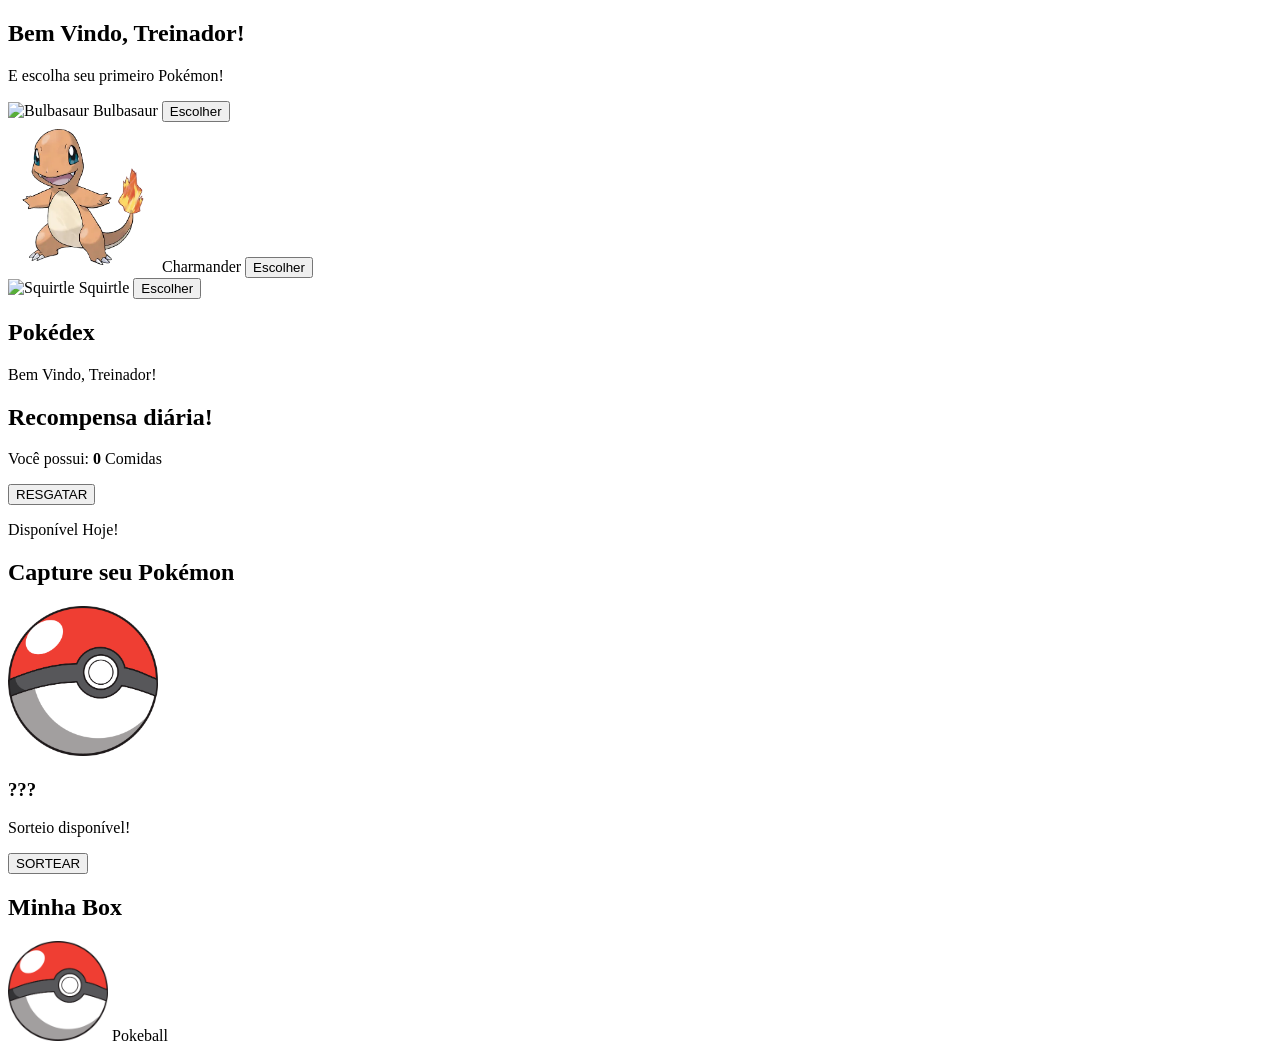
==== index.html @ 6e3bac71 "feat: cria estrutura da tela inicial da pokedex" ====
<!DOCTYPE html>
<html lang="pt-BR">
<head>
    <meta charset="UTF-8">
    <title>Pokédex</title>

    <link rel="stylesheet" href="css/style.css">
</head>

<body>  

    <!--Escolha o Pokémon Inicial-->
    <section id="escolha-inicial">

        <h1>Bem Vindo, Treinador!</h1>
        <p>E escolha seu primeiro Pokémon!</p>
        <div class="iniciais">

            <div class="pokemon-inicial" data-pokemon="bulbasaur">
                <img src="images/bulbasaur.png" width="150px" alt="Bulbasaur">
                <span>Bulbasaur</span>

                <button
                oneclik="escolher-inicial"(bulbasaur)>
                Escolher
            </button>
            </div>

            <div class="pokemon-inicial" data-pokemon="charmander">
                <img src="images/charmander.png" width="150px" alt="charmander">
                <span>Charmander</span>

                <button
                oneclik="escolher-inicial"(charmander)>
                Escolher
            </button>
            </div>

            <div class="pokemon-inicial" data-pokemon="squirtle">
                <img src="images/squirtle.png" width="150px" alt="Squirtle">
                <span>Squirtle</span>

                <button
                oneclik="escolher-inicial"(squirtle)>
                Escolher
            </button>
            </div>

    </section>
    
    <main class="pokedex">
        <!-- Lado Esquerdo - Principal-->
        <section class="tela-principal">
            <header>
                <h1>Pokédex</h1>
                <p>Bem Vindo, Treinador!</p>
            </header>
        </section> 
        
        <!-- Resgate diário-->
         <section class="recompensa">
         <h2>Recompensa diária!</h2>

         <p>Você possui: <strong id="quantidade-comida">0</strong> Comidas</p>
        
         <button id="botao-resgate">
            RESGATAR
         </button>

        <P id="proximo-resgate">
            Disponível Hoje!
        </P>
         </section>

        <!-- Sorteio -->
         <section class="sorteio">

            <h2>Capture seu Pokémon</h2>

            <div class="pokemon-sorteio">
                <img
                  id="imagem-pokemon"
                  src="images/pokeball.png" width="150px" 
                  alt="Pokémon"
                >

                <h3 id="nome-pokemon">
                    ???
                </h3>
            </div>

            <p id="timer-sorteio">
                Sorteio disponível!
            </p>

            <button id="botao-sorteio">
                SORTEAR
            </button>
         </section>

         <!-- Box Lateral -->
          <aside class="box">

            <div class="box-lateral">
                <h2>Minha Box</h2> 

                <div id="lista-pokemon">

                    <!-- Lista de Pokémon capturados -->

                    <div class="pokemon-box">
                        <img src="images/pokeball.png" width="100" alt="Pokeball">
                        
                        <span>Pokeball</span>
                    </div>
                </div>
            </div>
          </aside>    
    </main>

    <script src="js/script.js"></script>

</body>
</html>
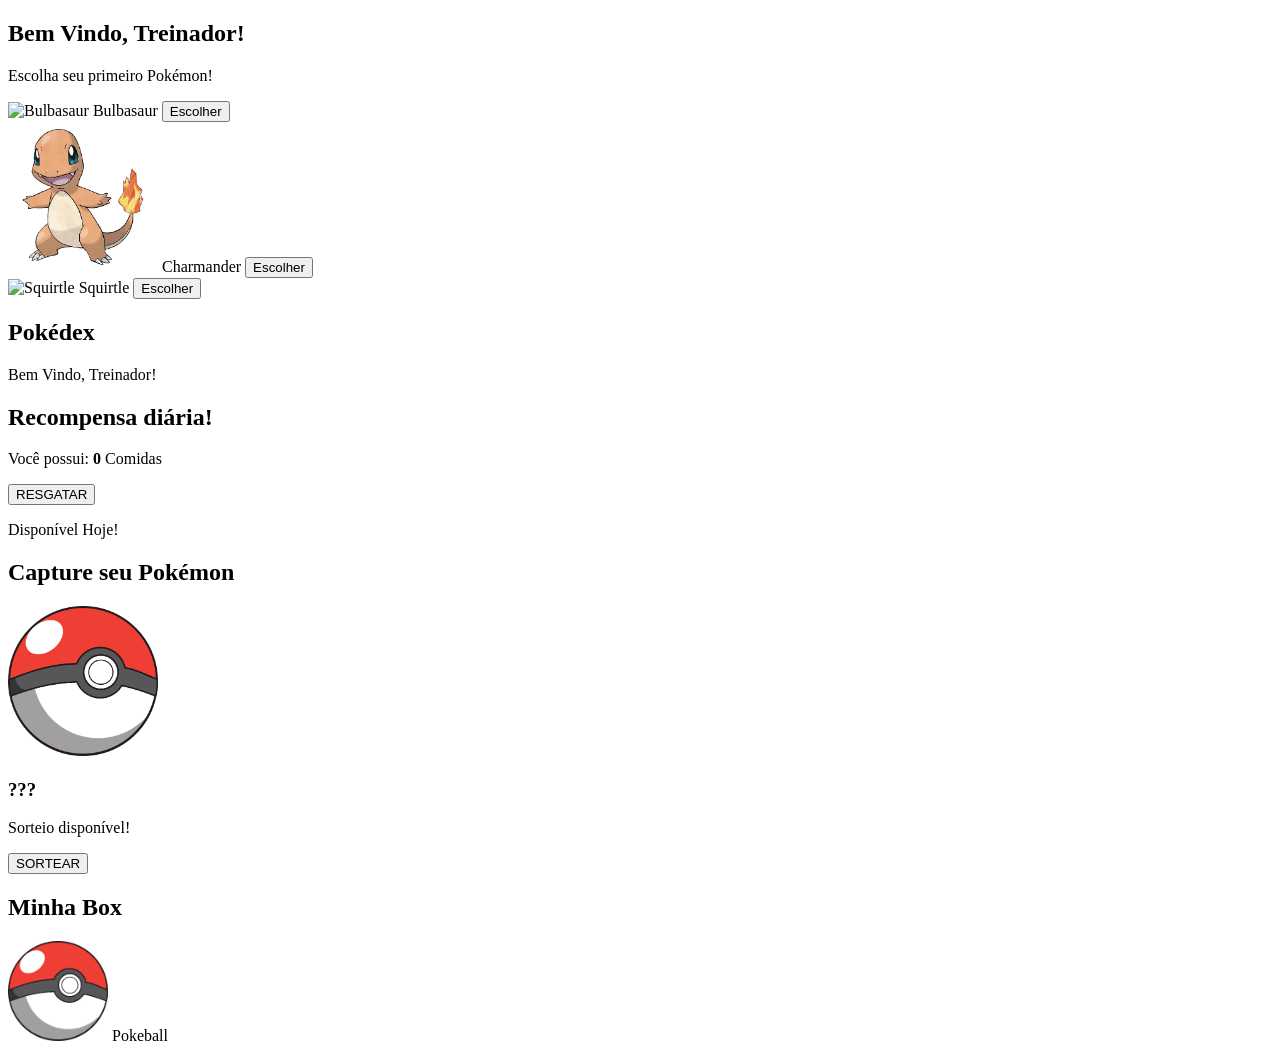
==== commit 936dfb93: "fix: corrige erro de digitacao no html" ====
--- a/index.html
+++ b/index.html
@@ -9,11 +9,11 @@
 
 <body>  
 
-    <!--Escolha o Pokémon Inicial-->
+    <!--Escolha Pokémon Inicial-->
     <section id="escolha-inicial">
 
         <h1>Bem Vindo, Treinador!</h1>
-        <p>E escolha seu primeiro Pokémon!</p>
+        <p>Escolha seu primeiro Pokémon!</p>
         <div class="iniciais">
 
             <div class="pokemon-inicial" data-pokemon="bulbasaur">
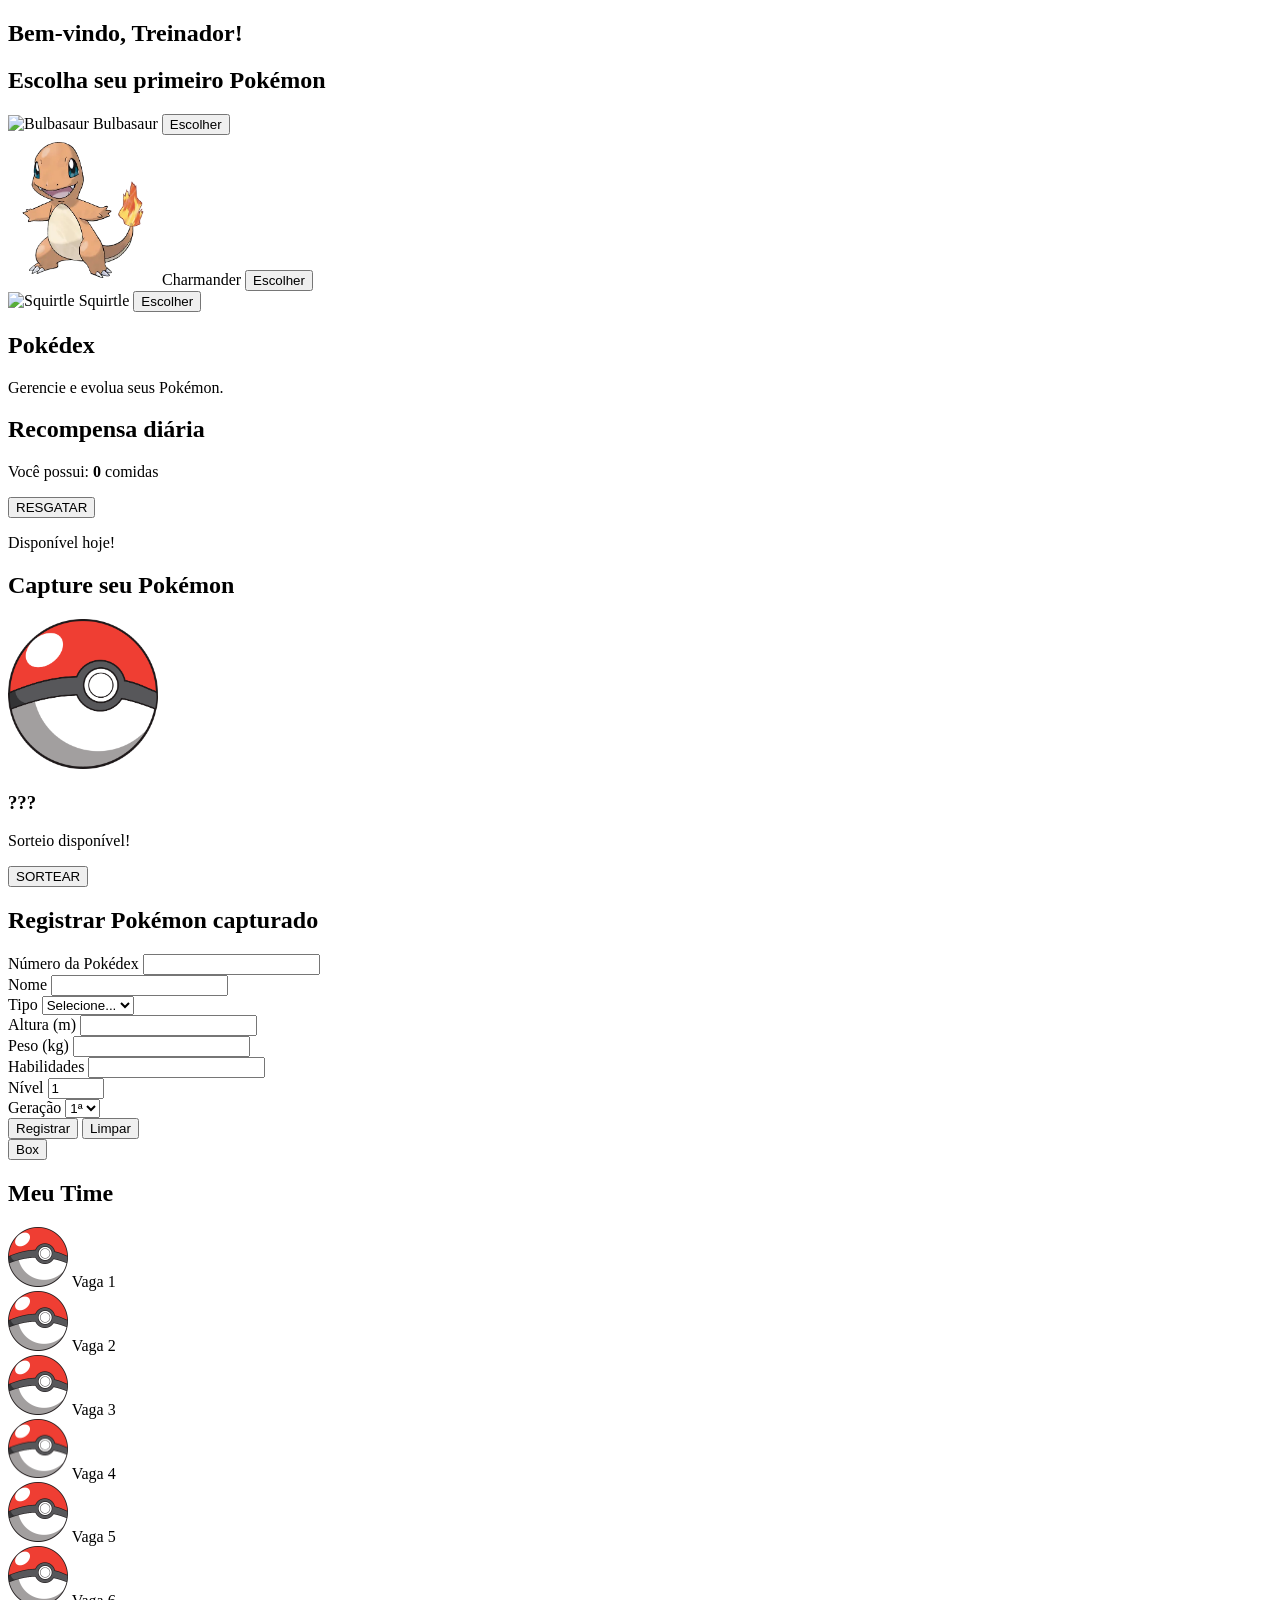
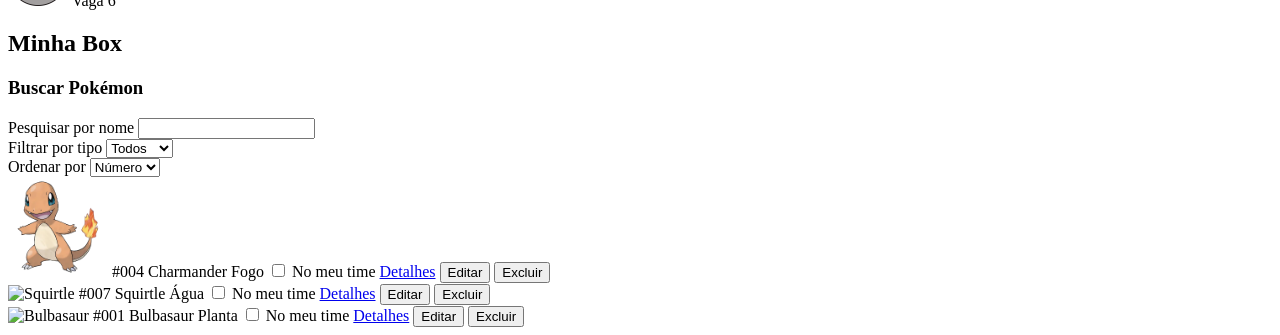
==== commit 79ce2e1a: "fix: corrige erros apontados pelo professor" ====
--- a/index.html
+++ b/index.html
@@ -2,86 +2,88 @@
 <html lang="pt-BR">
 <head>
     <meta charset="UTF-8">
+    <meta name="viewport" content="width=device-width, initial-scale=1.0">
     <title>Pokédex</title>
+    <link rel="icon" href="../images/pokeball.png" type="image/png">
 
     <link rel="stylesheet" href="css/style.css">
 </head>
 
-<body>  
-
-    <!--Escolha Pokémon Inicial-->
+<body>
+
+    <!-- Escolha do Pokémon inicial -->
     <section id="escolha-inicial">
 
-        <h1>Bem Vindo, Treinador!</h1>
-        <p>Escolha seu primeiro Pokémon!</p>
+        <h1>Bem-vindo, Treinador!</h1>
+        <h2>Escolha seu primeiro Pokémon</h2>
+
         <div class="iniciais">
 
             <div class="pokemon-inicial" data-pokemon="bulbasaur">
-                <img src="images/bulbasaur.png" width="150px" alt="Bulbasaur">
+                <img src="images/bulbasaur.png" width="150" alt="Bulbasaur">
                 <span>Bulbasaur</span>
 
-                <button
-                oneclik="escolher-inicial"(bulbasaur)>
-                Escolher
-            </button>
+                <button type="button" onclick="escolherInicial('bulbasaur')">
+                    Escolher
+                </button>
             </div>
 
             <div class="pokemon-inicial" data-pokemon="charmander">
-                <img src="images/charmander.png" width="150px" alt="charmander">
+                <img src="images/charmander.png" width="150" alt="Charmander">
                 <span>Charmander</span>
 
-                <button
-                oneclik="escolher-inicial"(charmander)>
-                Escolher
-            </button>
+                <button type="button" onclick="escolherInicial('charmander')">
+                    Escolher
+                </button>
             </div>
 
             <div class="pokemon-inicial" data-pokemon="squirtle">
-                <img src="images/squirtle.png" width="150px" alt="Squirtle">
+                <img src="images/squirtle.png" width="150" alt="Squirtle">
                 <span>Squirtle</span>
 
-                <button
-                oneclik="escolher-inicial"(squirtle)>
-                Escolher
-            </button>
-            </div>
-
+                <button type="button" onclick="escolherInicial('squirtle')">
+                    Escolher
+                </button>
+            </div>
+
+        </div>
     </section>
-    
+
     <main class="pokedex">
-        <!-- Lado Esquerdo - Principal-->
+
+        <!-- Lado esquerdo - principal -->
         <section class="tela-principal">
             <header>
                 <h1>Pokédex</h1>
-                <p>Bem Vindo, Treinador!</p>
+                <p>Gerencie e evolua seus Pokémon.</p>
             </header>
-        </section> 
-        
-        <!-- Resgate diário-->
-         <section class="recompensa">
-         <h2>Recompensa diária!</h2>
-
-         <p>Você possui: <strong id="quantidade-comida">0</strong> Comidas</p>
-        
-         <button id="botao-resgate">
-            RESGATAR
-         </button>
-
-        <P id="proximo-resgate">
-            Disponível Hoje!
-        </P>
-         </section>
+        </section>
+
+        <!-- Resgate diário -->
+        <section class="recompensa">
+            <h2>Recompensa diária</h2>
+
+            <p>Você possui: <strong id="quantidade-comida">0</strong> comidas</p>
+
+            <button type="button" id="botao-resgate">
+                RESGATAR
+            </button>
+
+            <p id="proximo-resgate">
+                Disponível hoje!
+            </p>
+        </section>
 
         <!-- Sorteio -->
-         <section class="sorteio">
+        <section class="sorteio">
 
             <h2>Capture seu Pokémon</h2>
 
             <div class="pokemon-sorteio">
                 <img
-                  id="imagem-pokemon"
-                  src="images/pokeball.png" width="150px" 
-                  alt="Pokémon"
+                    id="imagem-pokemon"
+                    src="images/pokeball.png" width="150"
+                    alt="Pokémon sorteado"
                 >
 
                 <h3 id="nome-pokemon">
@@ -93,29 +95,208 @@
                 Sorteio disponível!
             </p>
 
-            <button id="botao-sorteio">
+            <button type="button" id="botao-sorteio">
                 SORTEAR
             </button>
-         </section>
-
-         <!-- Box Lateral -->
-          <aside class="box">
+        </section>
+
+        <!-- Cadastro de Pokémon -->
+        <section class="cadastro">
+
+            <h2>Registrar Pokémon capturado</h2>
+
+            <form id="form-pokemon">
+
+                <div class="campo">
+                    <label for="numero">Número da Pokédex</label>
+                    <input type="number" id="numero" name="numero" min="1" required>
+                </div>
+
+                <div class="campo">
+                    <label for="nome">Nome</label>
+                    <input type="text" id="nome" name="nome" required>
+                </div>
+
+                <div class="campo">
+                    <label for="tipo">Tipo</label>
+                    <select id="tipo" name="tipo" required>
+                        <option value="">Selecione...</option>
+                        <option value="fogo">Fogo</option>
+                        <option value="agua">Água</option>
+                        <option value="planta">Planta</option>
+                        <option value="eletrico">Elétrico</option>
+                        <option value="normal">Normal</option>
+                    </select>
+                </div>
+
+                <div class="campo">
+                    <label for="altura">Altura (m)</label>
+                    <input type="number" id="altura" name="altura" step="0.1" min="0">
+                </div>
+
+                <div class="campo">
+                    <label for="peso">Peso (kg)</label>
+                    <input type="number" id="peso" name="peso" step="0.1" min="0">
+                </div>
+
+                <div class="campo">
+                    <label for="habilidades">Habilidades</label>
+                    <input type="text" id="habilidades" name="habilidades">
+                </div>
+
+                <div class="campo">
+                    <label for="nivel">Nível</label>
+                    <input type="number" id="nivel" name="nivel" min="1" max="100" value="1">
+                </div>
+
+                <div class="campo">
+                    <label for="geracao">Geração</label>
+                    <select id="geracao" name="geracao">
+                        <option value="1">1ª</option>
+                        <option value="2">2ª</option>
+                        <option value="3">3ª</option>
+                    </select>
+                </div>
+
+                <button type="submit">Registrar</button>
+                <button type="reset">Limpar</button>
+
+            </form>
+        </section>
+
+        <!-- Aba para puxar/recolher a Box lateral -->
+        <button type="button" id="botao-box" class="aba-box" aria-expanded="false" aria-controls="box">
+            Box
+        </button>
+
+        <!-- Box lateral (puxável) -->
+        <aside class="box" id="box">
+
+            <!-- Time (6 vagas, preenchidas com os Pokémon marcados na Box) -->
+            <div class="time">
+                <h2>Meu Time</h2>
+
+                <div id="slots-time">
+                    <div class="slot-time">
+                        <img src="images/pokeball.png" width="60" alt="Vaga 1 vazia">
+                        <span>Vaga 1</span>
+                    </div>
+
+                    <div class="slot-time">
+                        <img src="images/pokeball.png" width="60" alt="Vaga 2 vazia">
+                        <span>Vaga 2</span>
+                    </div>
+
+                    <div class="slot-time">
+                        <img src="images/pokeball.png" width="60" alt="Vaga 3 vazia">
+                        <span>Vaga 3</span>
+                    </div>
+
+                    <div class="slot-time">
+                        <img src="images/pokeball.png" width="60" alt="Vaga 4 vazia">
+                        <span>Vaga 4</span>
+                    </div>
+
+                    <div class="slot-time">
+                        <img src="images/pokeball.png" width="60" alt="Vaga 5 vazia">
+                        <span>Vaga 5</span>
+                    </div>
+
+                    <div class="slot-time">
+                        <img src="images/pokeball.png" width="60" alt="Vaga 6 vazia">
+                        <span>Vaga 6</span>
+                    </div>
+                </div>
+            </div>
 
             <div class="box-lateral">
-                <h2>Minha Box</h2> 
+                <h2>Minha Box</h2>
+
+                <!-- Pesquisa, filtro e ordenação -->
+                <section class="busca">
+
+                    <h3>Buscar Pokémon</h3>
+
+                    <div class="campo">
+                        <label for="pesquisa">Pesquisar por nome</label>
+                        <input type="search" id="pesquisa" name="pesquisa">
+                    </div>
+
+                    <div class="campo">
+                        <label for="filtro-tipo">Filtrar por tipo</label>
+                        <select id="filtro-tipo" name="filtro-tipo">
+                            <option value="">Todos</option>
+                            <option value="fogo">Fogo</option>
+                            <option value="agua">Água</option>
+                            <option value="planta">Planta</option>
+                            <option value="eletrico">Elétrico</option>
+                            <option value="normal">Normal</option>
+                        </select>
+                    </div>
+
+                    <div class="campo">
+                        <label for="ordenacao">Ordenar por</label>
+                        <select id="ordenacao" name="ordenacao">
+                            <option value="numero">Número</option>
+                            <option value="nome">Nome</option>
+                            <option value="nivel">Nível</option>
+                        </select>
+                    </div>
+
+                </section>
 
                 <div id="lista-pokemon">
 
-                    <!-- Lista de Pokémon capturados -->
+                    <!-- Pokémon de exemplo (a listagem dinâmica vem nas próximas etapas) -->
 
                     <div class="pokemon-box">
-                        <img src="images/pokeball.png" width="100" alt="Pokeball">
-                        
-                        <span>Pokeball</span>
-                    </div>
-                </div>
-            </div>
-          </aside>    
+                        <img src="images/charmander.png" width="100" alt="Charmander">
+                        <span>#004 Charmander</span>
+                        <span>Fogo</span>
+
+                        <label>
+                            <input type="checkbox" name="time" value="charmander">
+                            No meu time
+                        </label>
+
+                        <a href="pages/pokemon.html">Detalhes</a>
+                        <button type="button">Editar</button>
+                        <button type="button">Excluir</button>
+                    </div>
+
+                    <div class="pokemon-box">
+                        <img src="images/squirtle.png" width="100" alt="Squirtle">
+                        <span>#007 Squirtle</span>
+                        <span>Água</span>
+
+                        <label>
+                            <input type="checkbox" name="time" value="squirtle">
+                            No meu time
+                        </label>
+
+                        <a href="pages/pokemon.html">Detalhes</a>
+                        <button type="button">Editar</button>
+                        <button type="button">Excluir</button>
+                    </div>
+
+                    <div class="pokemon-box">
+                        <img src="images/bulbasaur.png" width="100" alt="Bulbasaur">
+                        <span>#001 Bulbasaur</span>
+                        <span>Planta</span>
+
+                        <label>
+                            <input type="checkbox" name="time" value="bulbasaur">
+                            No meu time
+                        </label>
+
+                        <a href="pages/pokemon.html">Detalhes</a>
+                        <button type="button">Editar</button>
+                        <button type="button">Excluir</button>
+                    </div>
+
+                </div>
+            </div>
+        </aside>
     </main>
 
     <script src="js/script.js"></script>
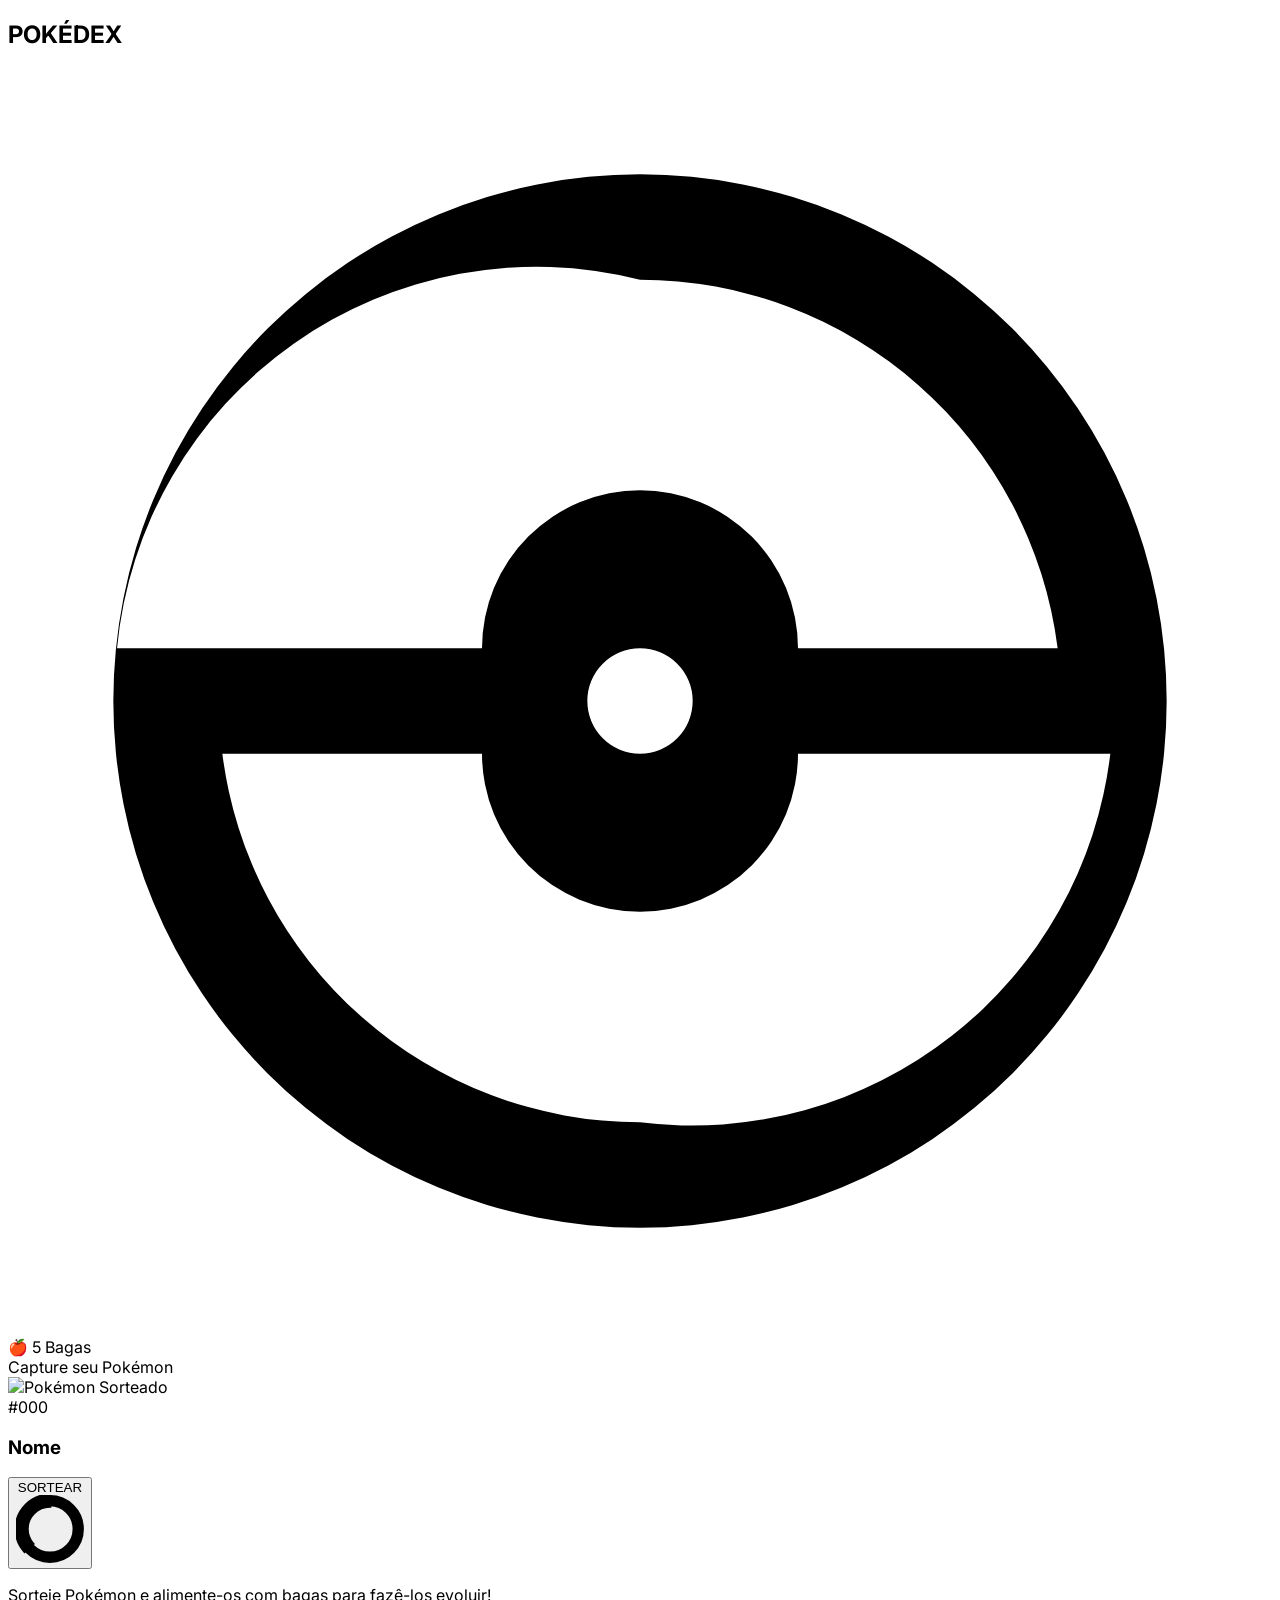
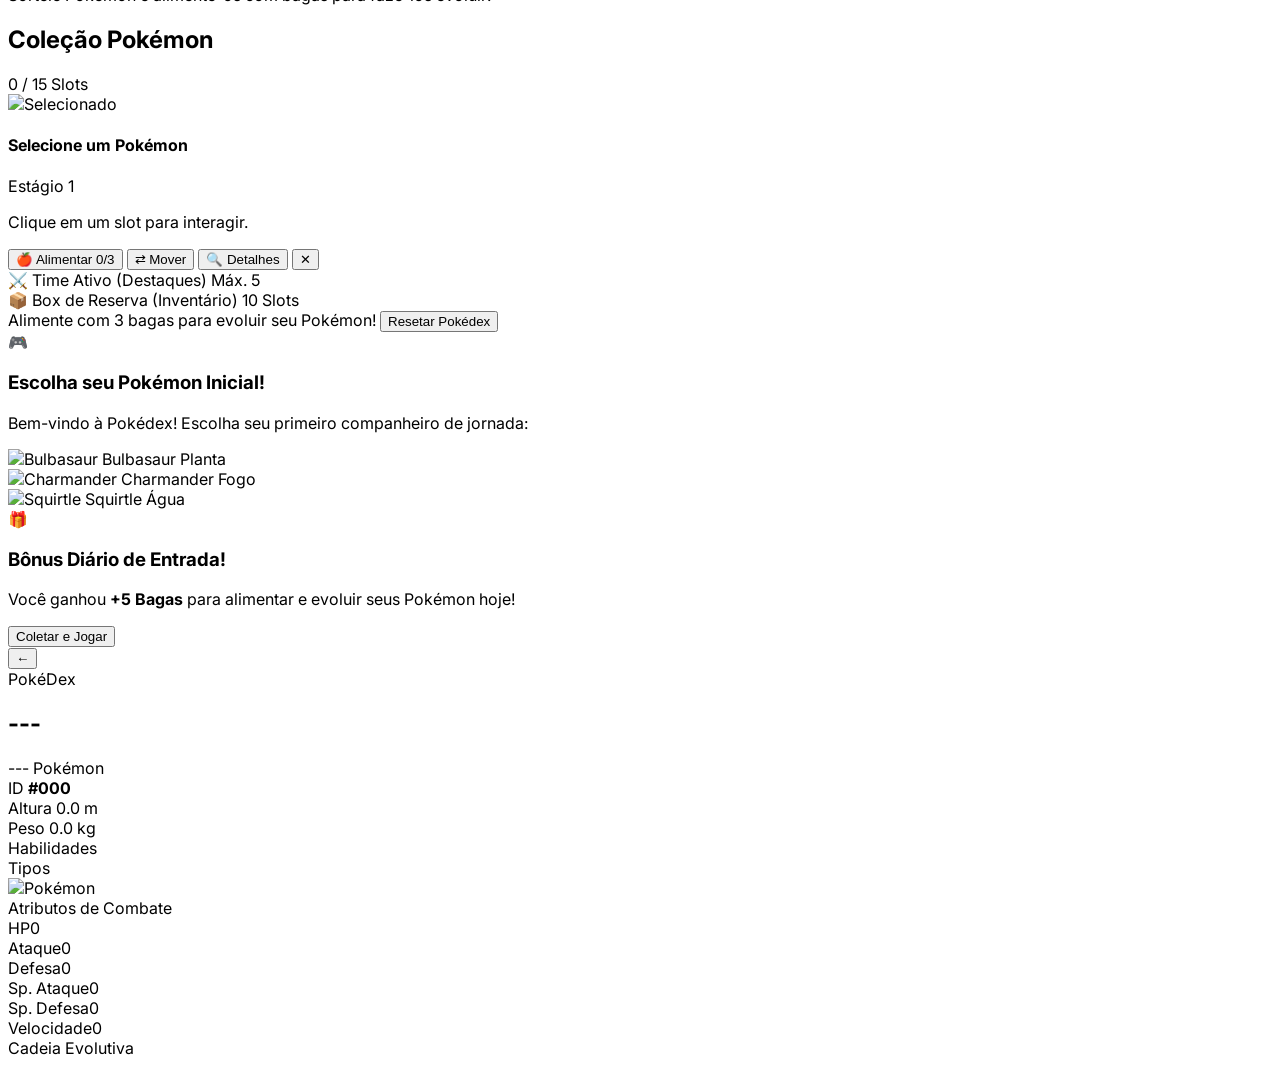
==== commit 57d78b2c: "refactor: unifica e otimiza a estrutura HTML" ====
--- a/index.html
+++ b/index.html
@@ -3,303 +3,295 @@
 <head>
     <meta charset="UTF-8">
     <meta name="viewport" content="width=device-width, initial-scale=1.0">
-    <title>Pokédex</title>
-    <link rel="icon" href="../images/pokeball.png" type="image/png">
-
-    <link rel="stylesheet" href="css/style.css">
+    <title>Pokédex Minimalista</title>
+
+    <link rel="stylesheet" href="../css/style.css">
+    <script src="https://cdn.tailwindcss.com"></script>
+    <script>
+        tailwind.config = {
+            theme: {
+                extend: {
+                    colors: {
+                        pokeRed: '#E53935',
+                        pokeRedDark: '#C62828',
+                        pokeTeal: '#80CBC4',
+                        pokeTealDark: '#00897B',
+                        pokeGreen: '#4CAF50',
+                        pokeSlotDark: '#1E293B'
+                    }
+                }
+            }
+        }
+    </script>
+    <style>
+        @import url('https://fonts.googleapis.com/css2?family=Inter:wght@400;500;600;700;800&display=swap');
+        body { font-family: 'Inter', sans-serif; }
+        
+        @keyframes shake {
+            0%, 100% { transform: translateX(0) rotate(0deg); }
+            20% { transform: translateX(-6px) rotate(-6deg); }
+            40% { transform: translateX(6px) rotate(6deg); }
+            60% { transform: translateX(-4px) rotate(-3deg); }
+            80% { transform: translateX(4px) rotate(3deg); }
+        }
+        .shake-anim { animation: shake 0.5s ease-in-out infinite; }
+
+        @keyframes evolve {
+            0% { transform: scale(1) rotate(0deg); filter: brightness(1); }
+            50% { transform: scale(1.3) rotate(10deg); filter: brightness(2) drop-shadow(0 0 20px #FFD700); }
+            100% { transform: scale(1) rotate(0deg); filter: brightness(1); }
+        }
+        .evolve-anim { animation: evolve 1s ease-in-out; }
+    </style>
 </head>
-
-<body>
-
-    <!-- Escolha do Pokémon inicial -->
-    <section id="escolha-inicial">
-
-        <h1>Bem-vindo, Treinador!</h1>
-        <h2>Escolha seu primeiro Pokémon</h2>
-
-        <div class="iniciais">
-
-            <div class="pokemon-inicial" data-pokemon="bulbasaur">
-                <img src="images/bulbasaur.png" width="150" alt="Bulbasaur">
-                <span>Bulbasaur</span>
-
-                <button type="button" onclick="escolherInicial('bulbasaur')">
-                    Escolher
+<body class="bg-[#ECEFF1] text-[#37474F] min-h-screen flex items-center justify-center p-4">
+
+    <main class="w-full max-w-6xl grid grid-cols-1 lg:grid-cols-12 gap-6">
+        
+        <!-- PAINEL ESQUERDO: Sorteio e Captura -->
+        <section class="lg:col-span-5 bg-white rounded-3xl border border-slate-200 p-6 flex flex-col justify-between shadow-sm">
+            <div>
+                <!-- Cabeçalho -->
+                <div class="bg-pokeRed text-white px-4 py-3 rounded-2xl flex items-center justify-between shadow-sm">
+                    <div class="flex items-center gap-2">
+                        <h1 class="font-bold tracking-wider text-lg">POKÉDEX</h1>
+                        <svg class="w-5 h-5 text-white" viewBox="0 0 24 24" fill="currentColor">
+                            <path d="M12 2A10 10 0 0 0 2 12a10 10 0 0 0 10 10a10 10 0 0 0 10-10A10 10 0 0 0 12 2zm0 2a8 8 0 0 1 7.93 7H15a3 3 0 0 0-6 0H2.07A8 8 0 0 1 12 4zm0 16a8 8 0 0 1-7.93-7H9a3 3 0 0 0 6 0h5.93A8 8 0 0 1 12 20zm0-9a1 1 0 1 1-1 1a1 1 0 0 1 1-1z"/>
+                        </svg>
+                    </div>
+                    <div class="bg-black/20 px-3 py-1 rounded-full text-xs font-semibold flex items-center gap-1">
+                        <span>🍎</span> <span id="berryCountDisplay">5</span> Bagas
+                    </div>
+                </div>
+
+                <!-- Display de Sorteio -->
+                <div class="bg-teal-50/40 border border-teal-100 rounded-2xl my-5 p-6 flex flex-col items-center justify-center min-h-[380px] relative">
+                    <span class="absolute top-4 text-xs font-bold uppercase tracking-widest text-slate-400">Capture seu Pokémon</span>
+
+                    <!-- Pokébola Animada -->
+                    <div id="pokeballGraphic" class="w-36 h-36 rounded-full border-4 border-slate-700 bg-white relative overflow-hidden flex flex-col justify-between cursor-pointer shadow-md my-4">
+                        <div class="bg-pokeRed w-full h-[46%] border-b-4 border-slate-700"></div>
+                        <div class="absolute inset-0 m-auto w-10 h-10 bg-white border-4 border-slate-700 rounded-full flex items-center justify-center z-10">
+                            <div class="w-3.5 h-3.5 bg-white border-2 border-slate-700 rounded-full"></div>
+                        </div>
+                        <div class="bg-white w-full h-[46%]"></div>
+                    </div>
+
+                    <!-- Card Resultado -->
+                    <div id="pokemonCard" class="hidden flex flex-col items-center my-2">
+                        <div class="w-32 h-32 flex items-center justify-center">
+                            <img id="pokemonImg" src="" alt="Pokémon Sorteado" class="w-full h-full object-contain">
+                        </div>
+                        <span id="pokemonNumber" class="text-xs font-bold text-slate-400 mt-1">#000</span>
+                        <h3 id="pokemonName" class="text-lg font-extrabold capitalize text-slate-800">Nome</h3>
+                        <div id="pokemonTypes" class="flex gap-1.5 mt-1.5"></div>
+                    </div>
+                </div>
+            </div>
+
+            <!-- Botão Sortear -->
+            <div class="flex flex-col items-center">
+                <button id="btnSortear" onclick="sortearPokemon()" class="w-full max-w-xs bg-pokeRed hover:bg-pokeRedDark text-white font-bold py-3.5 px-6 rounded-full shadow-md tracking-wider flex items-center justify-center gap-2 transition-all active:scale-95">
+                    <span id="btnSortearText">SORTEAR</span>
+                    <svg id="loaderIcon" class="w-5 h-5 animate-spin hidden" viewBox="0 0 24 24" fill="none" stroke="currentColor">
+                        <circle class="opacity-25" cx="12" cy="12" r="10" stroke="currentColor" stroke-width="4"></circle>
+                        <path class="opacity-75" fill="currentColor" d="M4 12a8 8 0 018-8V0C5.373 0 0 5.373 0 12h4zm2 5.291A7.962 7.962 0 014 12H0c0 3.042 1.135 5.824 3 7.938l3-2.647z"></path>
+                    </svg>
                 </button>
-            </div>
-
-            <div class="pokemon-inicial" data-pokemon="charmander">
-                <img src="images/charmander.png" width="150" alt="Charmander">
-                <span>Charmander</span>
-
-                <button type="button" onclick="escolherInicial('charmander')">
-                    Escolher
-                </button>
-            </div>
-
-            <div class="pokemon-inicial" data-pokemon="squirtle">
-                <img src="images/squirtle.png" width="150" alt="Squirtle">
-                <span>Squirtle</span>
-
-                <button type="button" onclick="escolherInicial('squirtle')">
-                    Escolher
-                </button>
-            </div>
-
+                <p class="text-xs text-slate-400 mt-3 text-center">Sorteie Pokémon e alimente-os com bagas para fazê-los evoluir!</p>
+            </div>
+        </section>
+
+        <!-- PAINEL DIREITO: Coleção, Time Ativo e Box -->
+        <section class="lg:col-span-7 bg-white rounded-3xl border border-slate-200 p-6 flex flex-col justify-between shadow-sm">
+            <div>
+                <!-- Topo da Coleção -->
+                <div class="flex items-center justify-between pb-3 mb-4 border-b border-slate-100">
+                    <h2 class="text-xs font-bold uppercase tracking-wider text-slate-500 flex items-center gap-2">
+                        <span class="w-2 h-2 rounded-full bg-pokeRed"></span>
+                        Coleção Pokémon
+                    </h2>
+                    <span id="counter" class="text-xs font-semibold bg-slate-100 text-slate-600 px-3 py-1 rounded-full">0 / 15 Slots</span>
+                </div>
+
+                <!-- Painel de Seleção Rápida -->
+                <div id="selectedPanel" class="bg-slate-50 border border-slate-200 rounded-2xl p-4 mb-4 flex items-center justify-between flex-wrap gap-3">
+                    <div class="flex items-center gap-3">
+                        <div class="w-14 h-14 bg-white border border-slate-200 rounded-xl p-1 flex items-center justify-center">
+                            <img id="selectedImg" src="https://raw.githubusercontent.com/PokeAPI/sprites/master/sprites/items/poke-ball.png" alt="Selecionado" class="w-12 h-12 object-contain">
+                        </div>
+                        <div>
+                            <div class="flex items-center gap-2">
+                                <h4 id="selectedName" class="text-sm font-bold text-slate-800">Selecione um Pokémon</h4>
+                                <span id="selectedStage" class="text-[10px] font-bold bg-slate-200 text-slate-600 px-1.5 py-0.5 rounded hidden">Estágio 1</span>
+                            </div>
+                            <p id="selectedStatus" class="text-xs text-slate-400">Clique em um slot para interagir.</p>
+                        </div>
+                    </div>
+
+                    <div id="actionButtons" class="hidden flex items-center gap-2">
+                        <button onclick="alimentarPokemon()" id="btnFeed" class="bg-pokeGreen hover:bg-green-600 text-white font-bold text-xs px-3 py-2 rounded-xl flex items-center gap-1.5 shadow-sm transition-all">
+                            <span id="btnFeedLabel">🍎 Alimentar</span>
+                            <span id="feedCounter" class="bg-black/20 px-1.5 py-0.5 rounded-full text-[10px]">0/3</span>
+                        </button>
+                        <button onclick="moverPokemon()" id="btnMove" class="bg-indigo-600 hover:bg-indigo-700 text-white font-bold text-xs px-3 py-2 rounded-xl shadow-sm transition-all">
+                            ⇄ Mover
+                        </button>
+                        <button onclick="abrirModalDetalhes()" id="btnDetails" class="bg-slate-700 hover:bg-slate-800 text-white font-bold text-xs px-3 py-2 rounded-xl shadow-sm transition-all">
+                            🔍 Detalhes
+                        </button>
+                        <button onclick="removerSelecionado()" class="bg-slate-200 hover:bg-rose-100 hover:text-rose-600 text-slate-600 font-bold text-xs p-2 rounded-xl transition-all" title="Soltar Pokémon">
+                            ✕
+                        </button>
+                    </div>
+                </div>
+
+                <!-- Time Ativo (5 Slots) -->
+                <div class="mb-4">
+                    <div class="flex justify-between text-[11px] font-bold text-slate-500 uppercase tracking-wider mb-2">
+                        <span>⚔️ Time Ativo (Destaques)</span>
+                        <span>Máx. 5</span>
+                    </div>
+                    <div id="featuredGrid" class="grid grid-cols-5 gap-2.5"></div>
+                </div>
+
+                <!-- Box de Reserva (10 Slots) -->
+                <div>
+                    <div class="flex justify-between text-[11px] font-bold text-slate-500 uppercase tracking-wider mb-2">
+                        <span>📦 Box de Reserva (Inventário)</span>
+                        <span>10 Slots</span>
+                    </div>
+                    <div id="standardGrid" class="grid grid-cols-5 gap-2.5"></div>
+                </div>
+            </div>
+
+            <!-- Rodapé Direito -->
+            <div class="flex items-center justify-between pt-4 mt-4 border-t border-slate-100 text-xs text-slate-400">
+                <span>Alimente com 3 bagas para evoluir seu Pokémon!</span>
+                <button onclick="limparColecao()" class="hover:text-pokeRed transition-colors">Resetar Pokédex</button>
+            </div>
+        </section>
+
+    </main>
+
+    <!-- MODAL 1: Escolha de Inicial -->
+    <div id="starterModal" class="hidden fixed inset-0 bg-black/60 z-50 flex items-center justify-center p-4">
+        <div class="bg-white rounded-3xl max-w-md w-full p-6 text-center shadow-xl">
+            <div class="text-3xl mb-2">🎮</div>
+            <h3 class="text-lg font-bold text-slate-800 mb-1">Escolha seu Pokémon Inicial!</h3>
+            <p class="text-xs text-slate-500 mb-6">Bem-vindo à Pokédex! Escolha seu primeiro companheiro de jornada:</p>
+            <div class="grid grid-cols-3 gap-3">
+                <div onclick="escolherInicial(1)" class="border-2 border-slate-200 hover:border-indigo-600 rounded-2xl p-3 cursor-pointer flex flex-col items-center transition-all">
+                    <img src="https://raw.githubusercontent.com/PokeAPI/sprites/master/sprites/pokemon/other/official-artwork/1.png" alt="Bulbasaur" class="w-16 h-16 object-contain">
+                    <span class="text-xs font-bold text-slate-700 mt-2">Bulbasaur</span>
+                    <span class="text-[9px] font-bold bg-emerald-100 text-emerald-700 px-2 py-0.5 rounded-full mt-1">Planta</span>
+                </div>
+                <div onclick="escolherInicial(4)" class="border-2 border-slate-200 hover:border-indigo-600 rounded-2xl p-3 cursor-pointer flex flex-col items-center transition-all">
+                    <img src="https://raw.githubusercontent.com/PokeAPI/sprites/master/sprites/pokemon/other/official-artwork/4.png" alt="Charmander" class="w-16 h-16 object-contain">
+                    <span class="text-xs font-bold text-slate-700 mt-2">Charmander</span>
+                    <span class="text-[9px] font-bold bg-orange-100 text-orange-700 px-2 py-0.5 rounded-full mt-1">Fogo</span>
+                </div>
+                <div onclick="escolherInicial(7)" class="border-2 border-slate-200 hover:border-indigo-600 rounded-2xl p-3 cursor-pointer flex flex-col items-center transition-all">
+                    <img src="https://raw.githubusercontent.com/PokeAPI/sprites/master/sprites/pokemon/other/official-artwork/7.png" alt="Squirtle" class="w-16 h-16 object-contain">
+                    <span class="text-xs font-bold text-slate-700 mt-2">Squirtle</span>
+                    <span class="text-[9px] font-bold bg-sky-100 text-sky-700 px-2 py-0.5 rounded-full mt-1">Água</span>
+                </div>
+            </div>
         </div>
-    </section>
-
-    <main class="pokedex">
-
-        <!-- Lado esquerdo - principal -->
-        <section class="tela-principal">
-            <header>
-                <h1>Pokédex</h1>
-                <p>Gerencie e evolua seus Pokémon.</p>
-            </header>
-        </section>
-
-        <!-- Resgate diário -->
-        <section class="recompensa">
-            <h2>Recompensa diária</h2>
-
-            <p>Você possui: <strong id="quantidade-comida">0</strong> comidas</p>
-
-            <button type="button" id="botao-resgate">
-                RESGATAR
+    </div>
+
+    <!-- MODAL 2: Bônus Diário -->
+    <div id="welcomeModal" class="hidden fixed inset-0 bg-black/60 z-50 flex items-center justify-center p-4">
+        <div class="bg-white rounded-3xl max-w-sm w-full p-6 text-center shadow-xl">
+            <div class="text-3xl mb-2">🎁</div>
+            <h3 class="text-lg font-bold text-slate-800 mb-1">Bônus Diário de Entrada!</h3>
+            <p class="text-xs text-slate-500 mb-6">Você ganhou <strong>+5 Bagas</strong> para alimentar e evoluir seus Pokémon hoje!</p>
+            <button onclick="fecharModalBonus()" class="w-full bg-pokeRed hover:bg-pokeRedDark text-white font-bold py-3 rounded-full text-sm">
+                Coletar e Jogar
             </button>
-
-            <p id="proximo-resgate">
-                Disponível hoje!
-            </p>
-        </section>
-
-        <!-- Sorteio -->
-        <section class="sorteio">
-
-            <h2>Capture seu Pokémon</h2>
-
-            <div class="pokemon-sorteio">
-                <img
-                    id="imagem-pokemon"
-                    src="images/pokeball.png" width="150"
-                    alt="Pokémon sorteado"
-                >
-
-                <h3 id="nome-pokemon">
-                    ???
-                </h3>
-            </div>
-
-            <p id="timer-sorteio">
-                Sorteio disponível!
-            </p>
-
-            <button type="button" id="botao-sorteio">
-                SORTEAR
-            </button>
-        </section>
-
-        <!-- Cadastro de Pokémon -->
-        <section class="cadastro">
-
-            <h2>Registrar Pokémon capturado</h2>
-
-            <form id="form-pokemon">
-
-                <div class="campo">
-                    <label for="numero">Número da Pokédex</label>
-                    <input type="number" id="numero" name="numero" min="1" required>
-                </div>
-
-                <div class="campo">
-                    <label for="nome">Nome</label>
-                    <input type="text" id="nome" name="nome" required>
-                </div>
-
-                <div class="campo">
-                    <label for="tipo">Tipo</label>
-                    <select id="tipo" name="tipo" required>
-                        <option value="">Selecione...</option>
-                        <option value="fogo">Fogo</option>
-                        <option value="agua">Água</option>
-                        <option value="planta">Planta</option>
-                        <option value="eletrico">Elétrico</option>
-                        <option value="normal">Normal</option>
-                    </select>
-                </div>
-
-                <div class="campo">
-                    <label for="altura">Altura (m)</label>
-                    <input type="number" id="altura" name="altura" step="0.1" min="0">
-                </div>
-
-                <div class="campo">
-                    <label for="peso">Peso (kg)</label>
-                    <input type="number" id="peso" name="peso" step="0.1" min="0">
-                </div>
-
-                <div class="campo">
-                    <label for="habilidades">Habilidades</label>
-                    <input type="text" id="habilidades" name="habilidades">
-                </div>
-
-                <div class="campo">
-                    <label for="nivel">Nível</label>
-                    <input type="number" id="nivel" name="nivel" min="1" max="100" value="1">
-                </div>
-
-                <div class="campo">
-                    <label for="geracao">Geração</label>
-                    <select id="geracao" name="geracao">
-                        <option value="1">1ª</option>
-                        <option value="2">2ª</option>
-                        <option value="3">3ª</option>
-                    </select>
-                </div>
-
-                <button type="submit">Registrar</button>
-                <button type="reset">Limpar</button>
-
-            </form>
-        </section>
-
-        <!-- Aba para puxar/recolher a Box lateral -->
-        <button type="button" id="botao-box" class="aba-box" aria-expanded="false" aria-controls="box">
-            Box
-        </button>
-
-        <!-- Box lateral (puxável) -->
-        <aside class="box" id="box">
-
-            <!-- Time (6 vagas, preenchidas com os Pokémon marcados na Box) -->
-            <div class="time">
-                <h2>Meu Time</h2>
-
-                <div id="slots-time">
-                    <div class="slot-time">
-                        <img src="images/pokeball.png" width="60" alt="Vaga 1 vazia">
-                        <span>Vaga 1</span>
-                    </div>
-
-                    <div class="slot-time">
-                        <img src="images/pokeball.png" width="60" alt="Vaga 2 vazia">
-                        <span>Vaga 2</span>
-                    </div>
-
-                    <div class="slot-time">
-                        <img src="images/pokeball.png" width="60" alt="Vaga 3 vazia">
-                        <span>Vaga 3</span>
-                    </div>
-
-                    <div class="slot-time">
-                        <img src="images/pokeball.png" width="60" alt="Vaga 4 vazia">
-                        <span>Vaga 4</span>
-                    </div>
-
-                    <div class="slot-time">
-                        <img src="images/pokeball.png" width="60" alt="Vaga 5 vazia">
-                        <span>Vaga 5</span>
-                    </div>
-
-                    <div class="slot-time">
-                        <img src="images/pokeball.png" width="60" alt="Vaga 6 vazia">
-                        <span>Vaga 6</span>
-                    </div>
-                </div>
-            </div>
-
-            <div class="box-lateral">
-                <h2>Minha Box</h2>
-
-                <!-- Pesquisa, filtro e ordenação -->
-                <section class="busca">
-
-                    <h3>Buscar Pokémon</h3>
-
-                    <div class="campo">
-                        <label for="pesquisa">Pesquisar por nome</label>
-                        <input type="search" id="pesquisa" name="pesquisa">
-                    </div>
-
-                    <div class="campo">
-                        <label for="filtro-tipo">Filtrar por tipo</label>
-                        <select id="filtro-tipo" name="filtro-tipo">
-                            <option value="">Todos</option>
-                            <option value="fogo">Fogo</option>
-                            <option value="agua">Água</option>
-                            <option value="planta">Planta</option>
-                            <option value="eletrico">Elétrico</option>
-                            <option value="normal">Normal</option>
-                        </select>
-                    </div>
-
-                    <div class="campo">
-                        <label for="ordenacao">Ordenar por</label>
-                        <select id="ordenacao" name="ordenacao">
-                            <option value="numero">Número</option>
-                            <option value="nome">Nome</option>
-                            <option value="nivel">Nível</option>
-                        </select>
-                    </div>
-
-                </section>
-
-                <div id="lista-pokemon">
-
-                    <!-- Pokémon de exemplo (a listagem dinâmica vem nas próximas etapas) -->
-
-                    <div class="pokemon-box">
-                        <img src="images/charmander.png" width="100" alt="Charmander">
-                        <span>#004 Charmander</span>
-                        <span>Fogo</span>
-
-                        <label>
-                            <input type="checkbox" name="time" value="charmander">
-                            No meu time
-                        </label>
-
-                        <a href="pages/pokemon.html">Detalhes</a>
-                        <button type="button">Editar</button>
-                        <button type="button">Excluir</button>
-                    </div>
-
-                    <div class="pokemon-box">
-                        <img src="images/squirtle.png" width="100" alt="Squirtle">
-                        <span>#007 Squirtle</span>
-                        <span>Água</span>
-
-                        <label>
-                            <input type="checkbox" name="time" value="squirtle">
-                            No meu time
-                        </label>
-
-                        <a href="pages/pokemon.html">Detalhes</a>
-                        <button type="button">Editar</button>
-                        <button type="button">Excluir</button>
-                    </div>
-
-                    <div class="pokemon-box">
-                        <img src="images/bulbasaur.png" width="100" alt="Bulbasaur">
-                        <span>#001 Bulbasaur</span>
-                        <span>Planta</span>
-
-                        <label>
-                            <input type="checkbox" name="time" value="bulbasaur">
-                            No meu time
-                        </label>
-
-                        <a href="pages/pokemon.html">Detalhes</a>
-                        <button type="button">Editar</button>
-                        <button type="button">Excluir</button>
-                    </div>
-
-                </div>
-            </div>
-        </aside>
-    </main>
-
-    <script src="js/script.js"></script>
+        </div>
+    </div>
+
+    <!-- MODAL 3: Detalhes do Pokémon -->
+    <div id="detailsModal" class="hidden fixed inset-0 bg-black/60 z-50 flex items-center justify-center p-4">
+        <div class="bg-white rounded-3xl max-w-2xl w-full p-6 relative text-left shadow-2xl max-h-[90vh] overflow-y-auto">
+            <button onclick="fecharModalDetalhes()" class="absolute top-4 left-4 bg-slate-100 hover:bg-slate-200 w-9 h-9 rounded-full flex items-center justify-center font-bold text-slate-600">←</button>
+            <div class="text-right text-[11px] font-bold text-slate-400 uppercase tracking-wider">PokéDex</div>
+            <h2 id="modalTitle" class="text-2xl font-black uppercase text-slate-800 text-center">---</h2>
+            <div id="modalCategory" class="text-center text-xs text-slate-400 mb-6">--- Pokémon</div>
+
+            <div class="grid grid-cols-1 md:grid-cols-3 gap-6">
+                <!-- Coluna Esquerda: Specs -->
+                <div class="space-y-3">
+                    <div class="flex justify-between text-xs border-b border-slate-100 pb-1">
+                        <span class="text-slate-400 font-semibold">ID</span>
+                        <strong id="modalId" class="text-slate-700">#000</strong>
+                    </div>
+                    <div class="flex justify-between text-xs border-b border-slate-100 pb-1">
+                        <span class="text-slate-400 font-semibold">Altura</span>
+                        <span id="modalHeight" class="text-slate-700">0.0 m</span>
+                    </div>
+                    <div class="flex justify-between text-xs border-b border-slate-100 pb-1">
+                        <span class="text-slate-400 font-semibold">Peso</span>
+                        <span id="modalWeight" class="text-slate-700">0.0 kg</span>
+                    </div>
+                    <div>
+                        <span class="text-[11px] font-bold text-slate-400 block mb-1">Habilidades</span>
+                        <div id="modalAbilities" class="flex flex-wrap gap-1"></div>
+                    </div>
+                    <div>
+                        <span class="text-[11px] font-bold text-slate-400 block mb-1">Tipos</span>
+                        <div id="modalTypes" class="flex flex-wrap gap-1"></div>
+                    </div>
+                </div>
+
+                <!-- Coluna Centro: Imagem -->
+                <div class="flex items-center justify-center">
+                    <div class="w-44 h-44 flex items-center justify-center bg-slate-50 rounded-2xl border border-slate-100 p-2">
+                        <img id="modalImg" src="" alt="Pokémon" class="w-full h-full object-contain">
+                    </div>
+                </div>
+
+                <!-- Coluna Direita: Atributos -->
+                <div class="space-y-2">
+                    <span class="text-[10px] font-bold bg-slate-100 text-slate-600 px-2.5 py-1 rounded-full inline-block mb-1">Atributos de Combate</span>
+                    
+                    <div>
+                        <div class="flex justify-between text-[11px] font-bold text-slate-500 mb-0.5"><span>HP</span><span id="statHpVal">0</span></div>
+                        <div class="w-full bg-slate-100 h-2 rounded-full overflow-hidden"><div id="statHpBar" class="bg-emerald-500 h-full rounded-full transition-all duration-500" style="width: 0%"></div></div>
+                    </div>
+                    <div>
+                        <div class="flex justify-between text-[11px] font-bold text-slate-500 mb-0.5"><span>Ataque</span><span id="statAtkVal">0</span></div>
+                        <div class="w-full bg-slate-100 h-2 rounded-full overflow-hidden"><div id="statAtkBar" class="bg-rose-500 h-full rounded-full transition-all duration-500" style="width: 0%"></div></div>
+                    </div>
+                    <div>
+                        <div class="flex justify-between text-[11px] font-bold text-slate-500 mb-0.5"><span>Defesa</span><span id="statDefVal">0</span></div>
+                        <div class="w-full bg-slate-100 h-2 rounded-full overflow-hidden"><div id="statDefBar" class="bg-amber-500 h-full rounded-full transition-all duration-500" style="width: 0%"></div></div>
+                    </div>
+                    <div>
+                        <div class="flex justify-between text-[11px] font-bold text-slate-500 mb-0.5"><span>Sp. Ataque</span><span id="statSpAtkVal">0</span></div>
+                        <div class="w-full bg-slate-100 h-2 rounded-full overflow-hidden"><div id="statSpAtkBar" class="bg-indigo-500 h-full rounded-full transition-all duration-500" style="width: 0%"></div></div>
+                    </div>
+                    <div>
+                        <div class="flex justify-between text-[11px] font-bold text-slate-500 mb-0.5"><span>Sp. Defesa</span><span id="statSpDefVal">0</span></div>
+                        <div class="w-full bg-slate-100 h-2 rounded-full overflow-hidden"><div id="statSpDefBar" class="bg-teal-500 h-full rounded-full transition-all duration-500" style="width: 0%"></div></div>
+                    </div>
+                    <div>
+                        <div class="flex justify-between text-[11px] font-bold text-slate-500 mb-0.5"><span>Velocidade</span><span id="statSpdVal">0</span></div>
+                        <div class="w-full bg-slate-100 h-2 rounded-full overflow-hidden"><div id="statSpdBar" class="bg-sky-500 h-full rounded-full transition-all duration-500" style="width: 0%"></div></div>
+                    </div>
+                </div>
+            </div>
+
+            <!-- Cadeia Evolutiva -->
+            <div class="mt-6 pt-4 border-t border-slate-100 text-center">
+                <span class="bg-slate-800 text-white font-bold text-[10px] px-3 py-1 rounded uppercase tracking-wider">Cadeia Evolutiva</span>
+                <div id="modalEvoChain" class="mt-3 flex items-center justify-center gap-2"></div>
+            </div>
+        </div>
+    </div>
+
+    <script src="../js/script.js"></script>
 
 </body>
 </html>
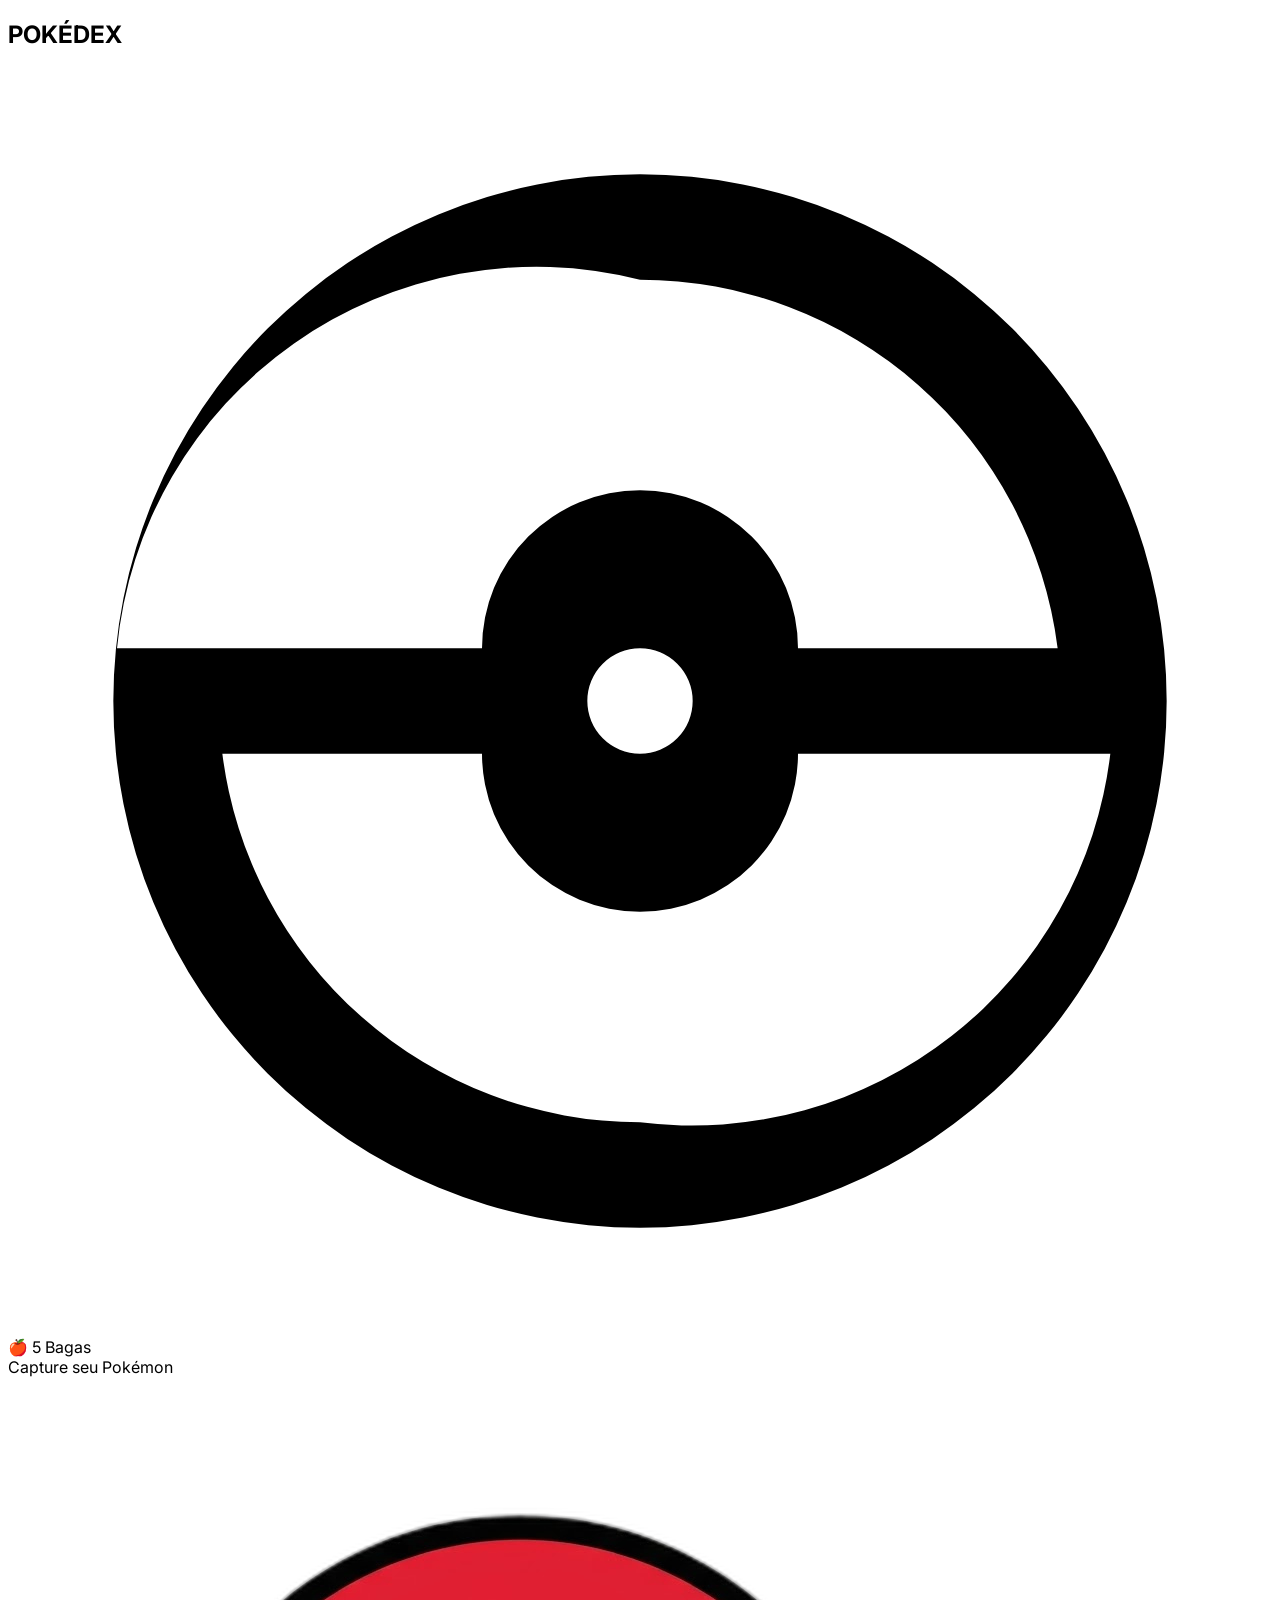
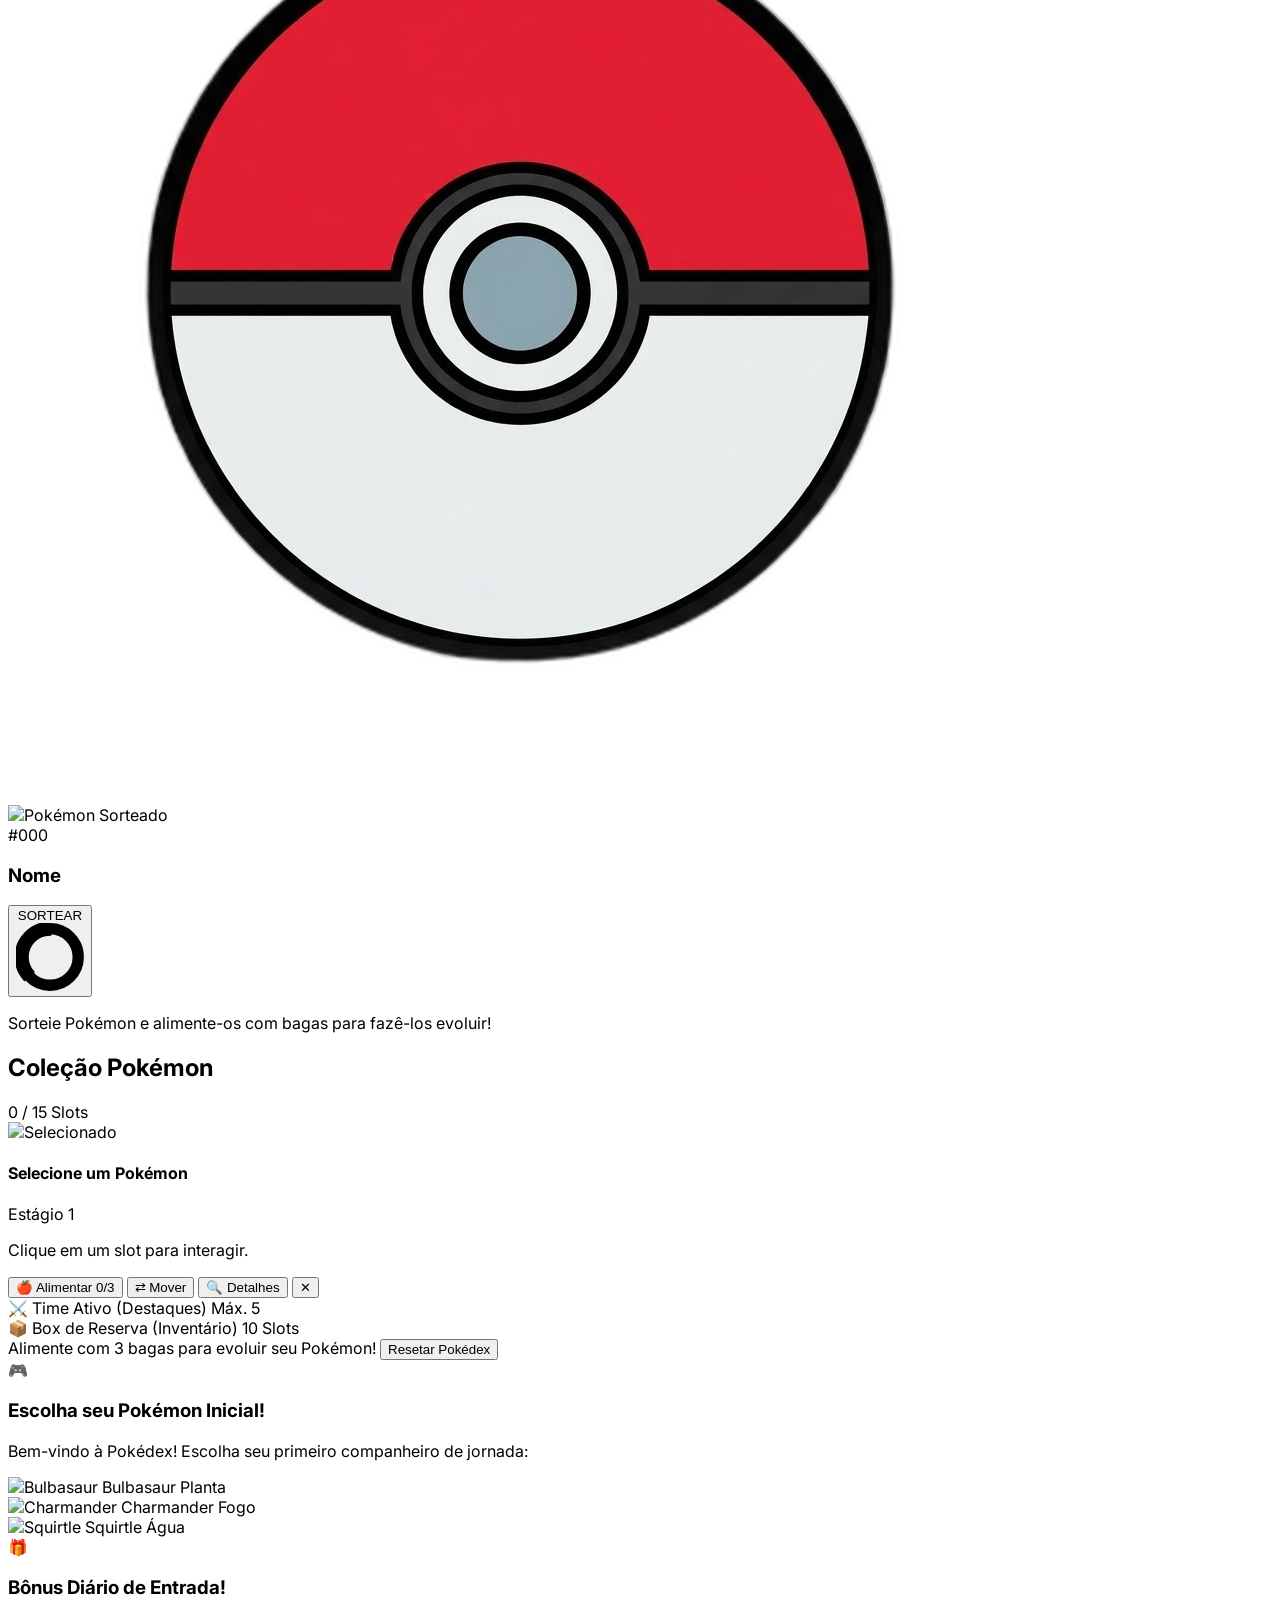
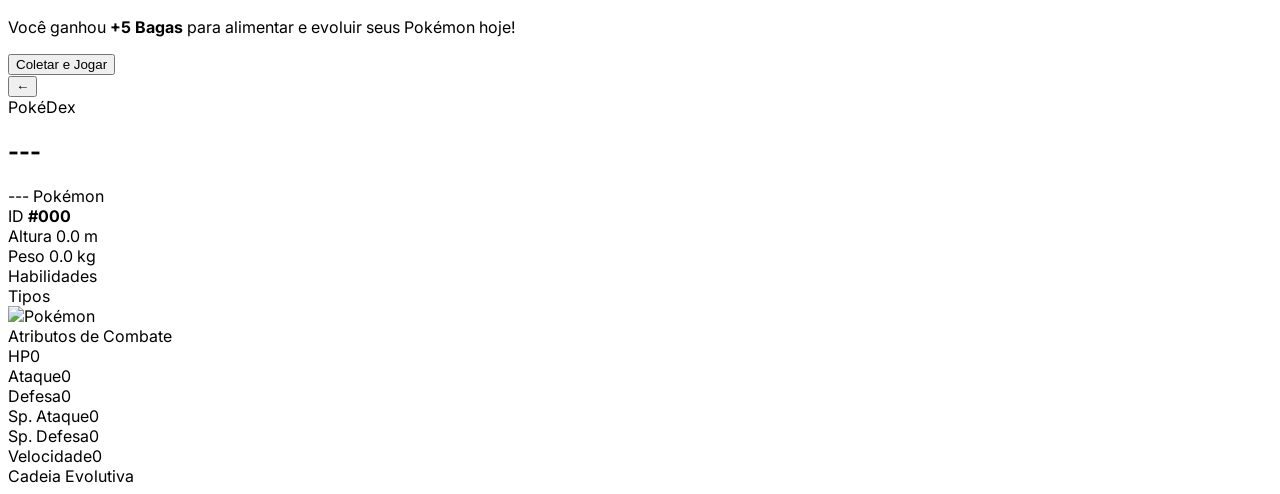
==== commit b9788a90: "refactor: atualiza estrutura do HTML e organiza pasta de imagens" ====
--- a/index.html
+++ b/index.html
@@ -3,7 +3,8 @@
 <head>
     <meta charset="UTF-8">
     <meta name="viewport" content="width=device-width, initial-scale=1.0">
-    <title>Pokédex Minimalista</title>
+    <title>Pokédex</title>
+    <link rel="icon" href="../images/pokeball.png" type="image/png">
 
     <link rel="stylesheet" href="../css/style.css">
     <script src="https://cdn.tailwindcss.com"></script>
@@ -69,12 +70,11 @@
                     <span class="absolute top-4 text-xs font-bold uppercase tracking-widest text-slate-400">Capture seu Pokémon</span>
 
                     <!-- Pokébola Animada -->
-                    <div id="pokeballGraphic" class="w-36 h-36 rounded-full border-4 border-slate-700 bg-white relative overflow-hidden flex flex-col justify-between cursor-pointer shadow-md my-4">
-                        <div class="bg-pokeRed w-full h-[46%] border-b-4 border-slate-700"></div>
-                        <div class="absolute inset-0 m-auto w-10 h-10 bg-white border-4 border-slate-700 rounded-full flex items-center justify-center z-10">
-                            <div class="w-3.5 h-3.5 bg-white border-2 border-slate-700 rounded-full"></div>
-                        </div>
-                        <div class="bg-white w-full h-[46%]"></div>
+                    <div>
+                        <img id="pokeballGraphic" 
+                        src="images/pokeball.png" 
+                        alt="Pokébola" 
+                        class="w-48 h-48 mx-auto cursor-pointer transition-transform hover:scale-105 active:scale-95">
                     </div>
 
                     <!-- Card Resultado -->
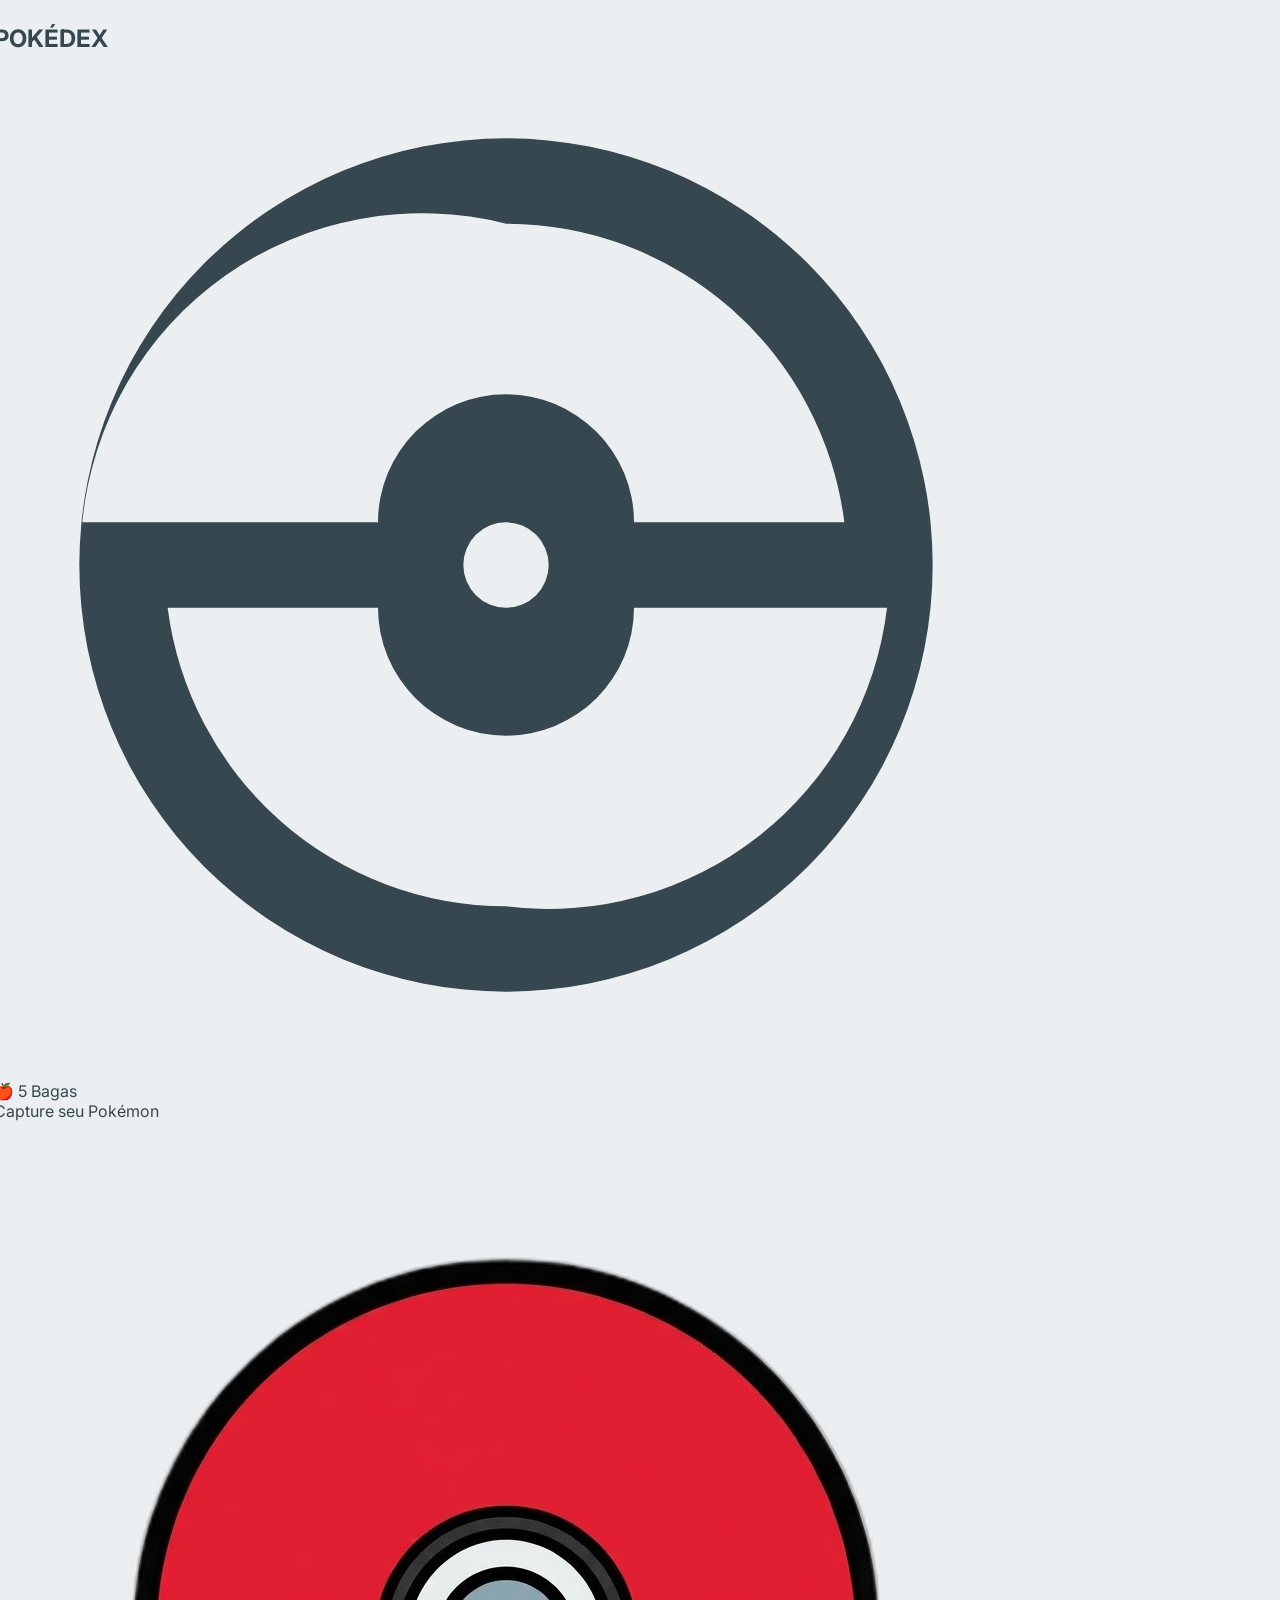
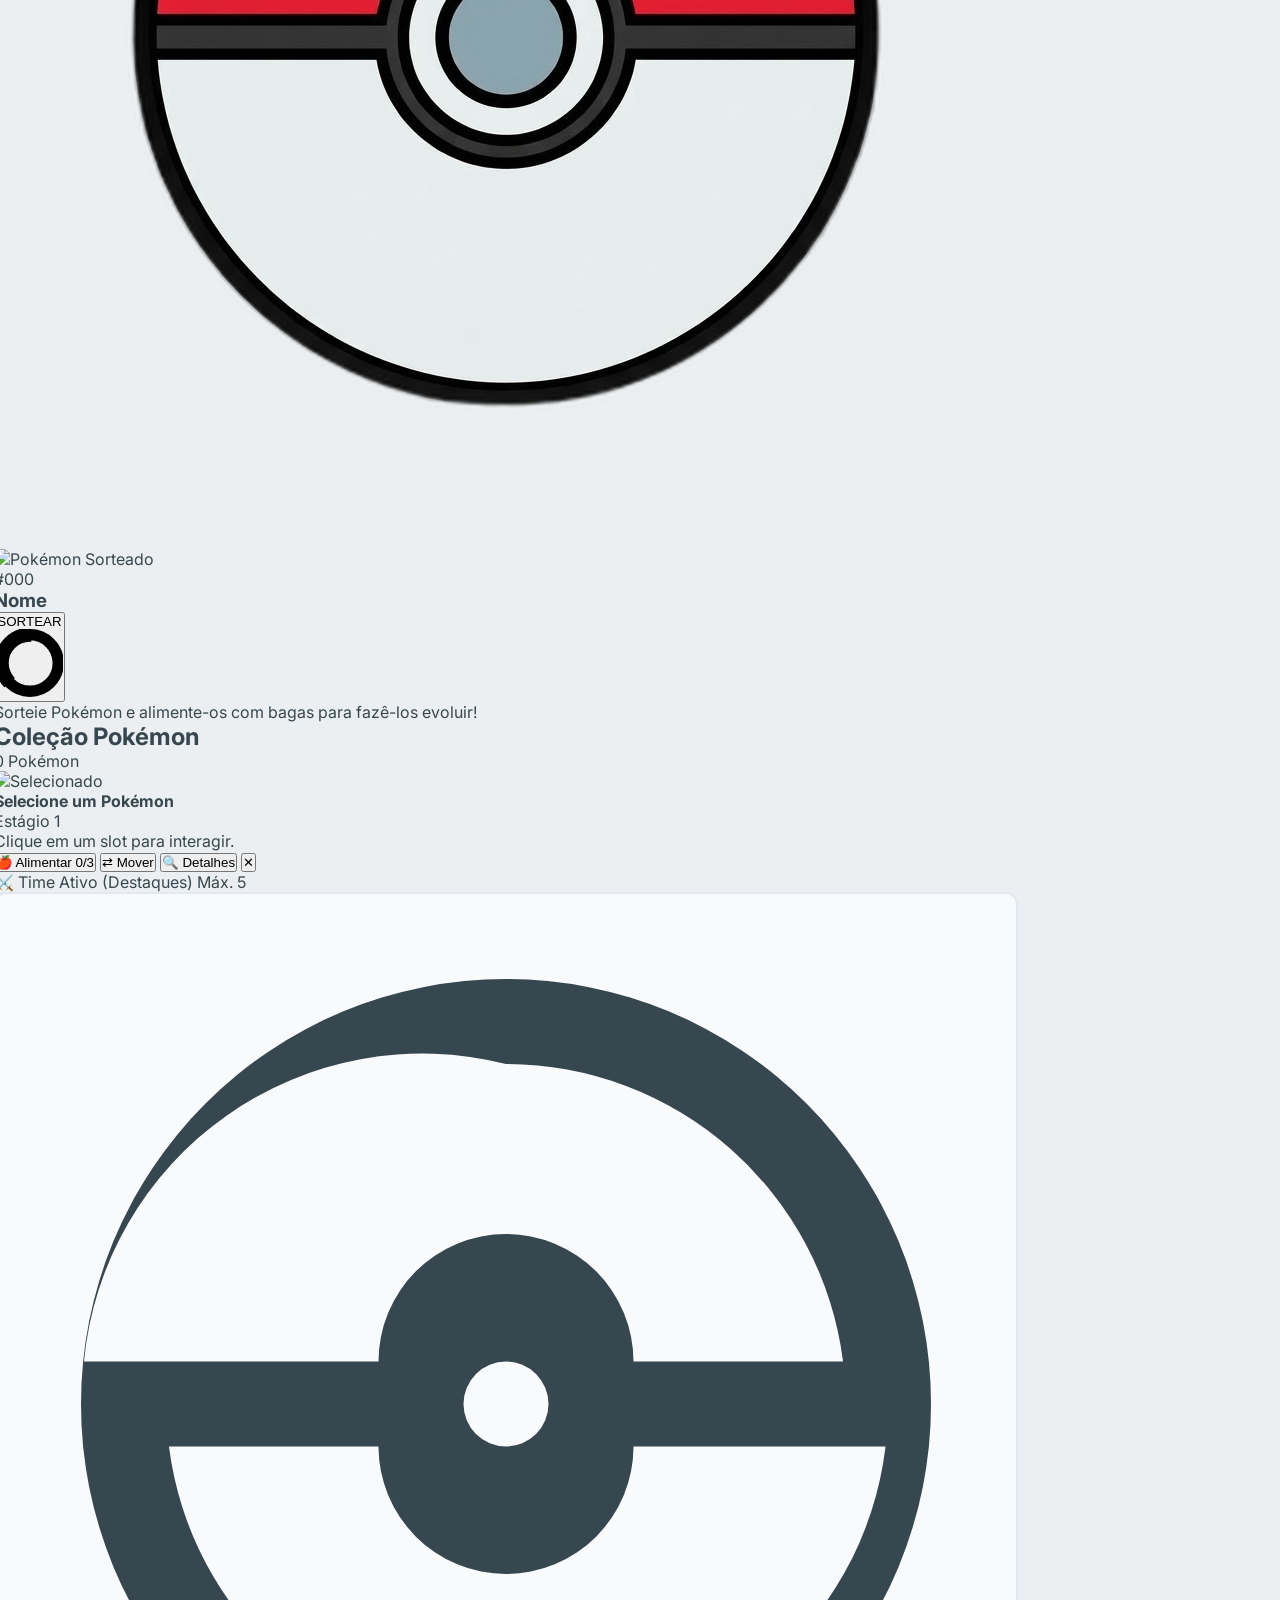
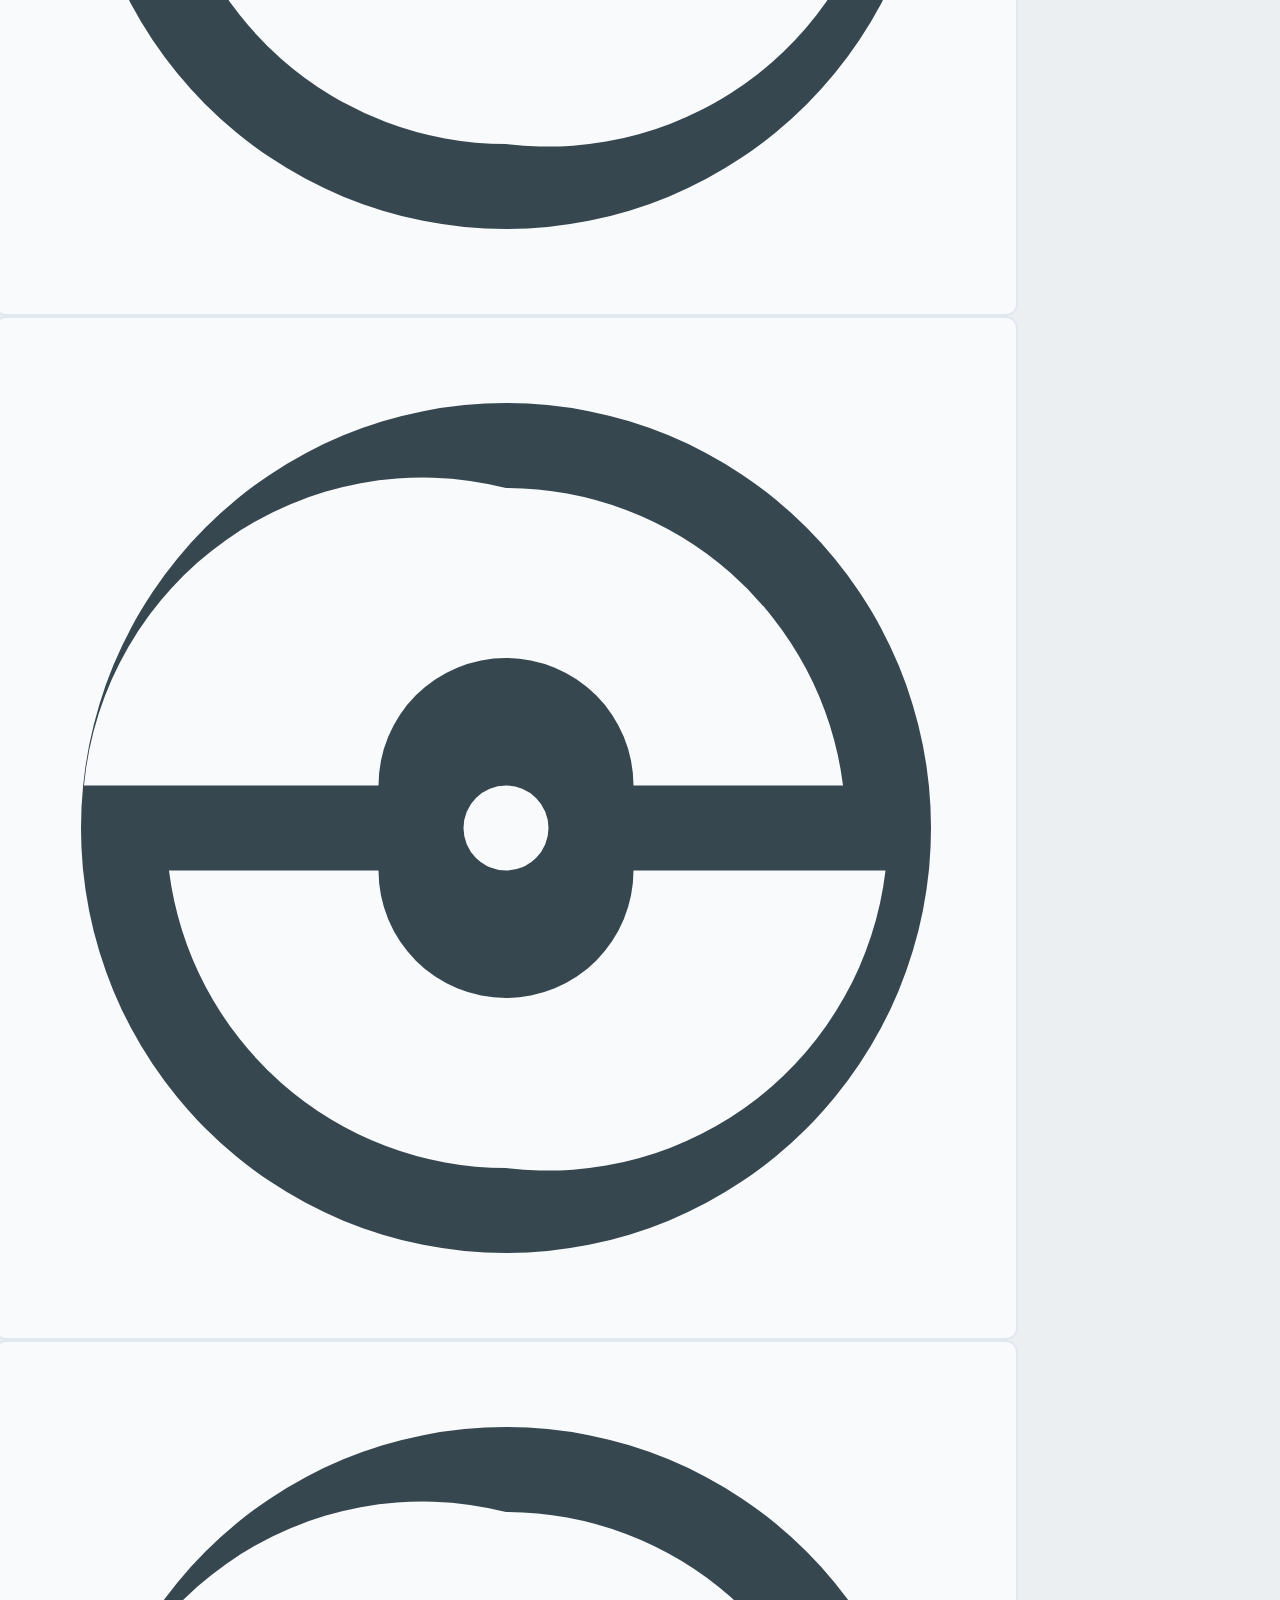
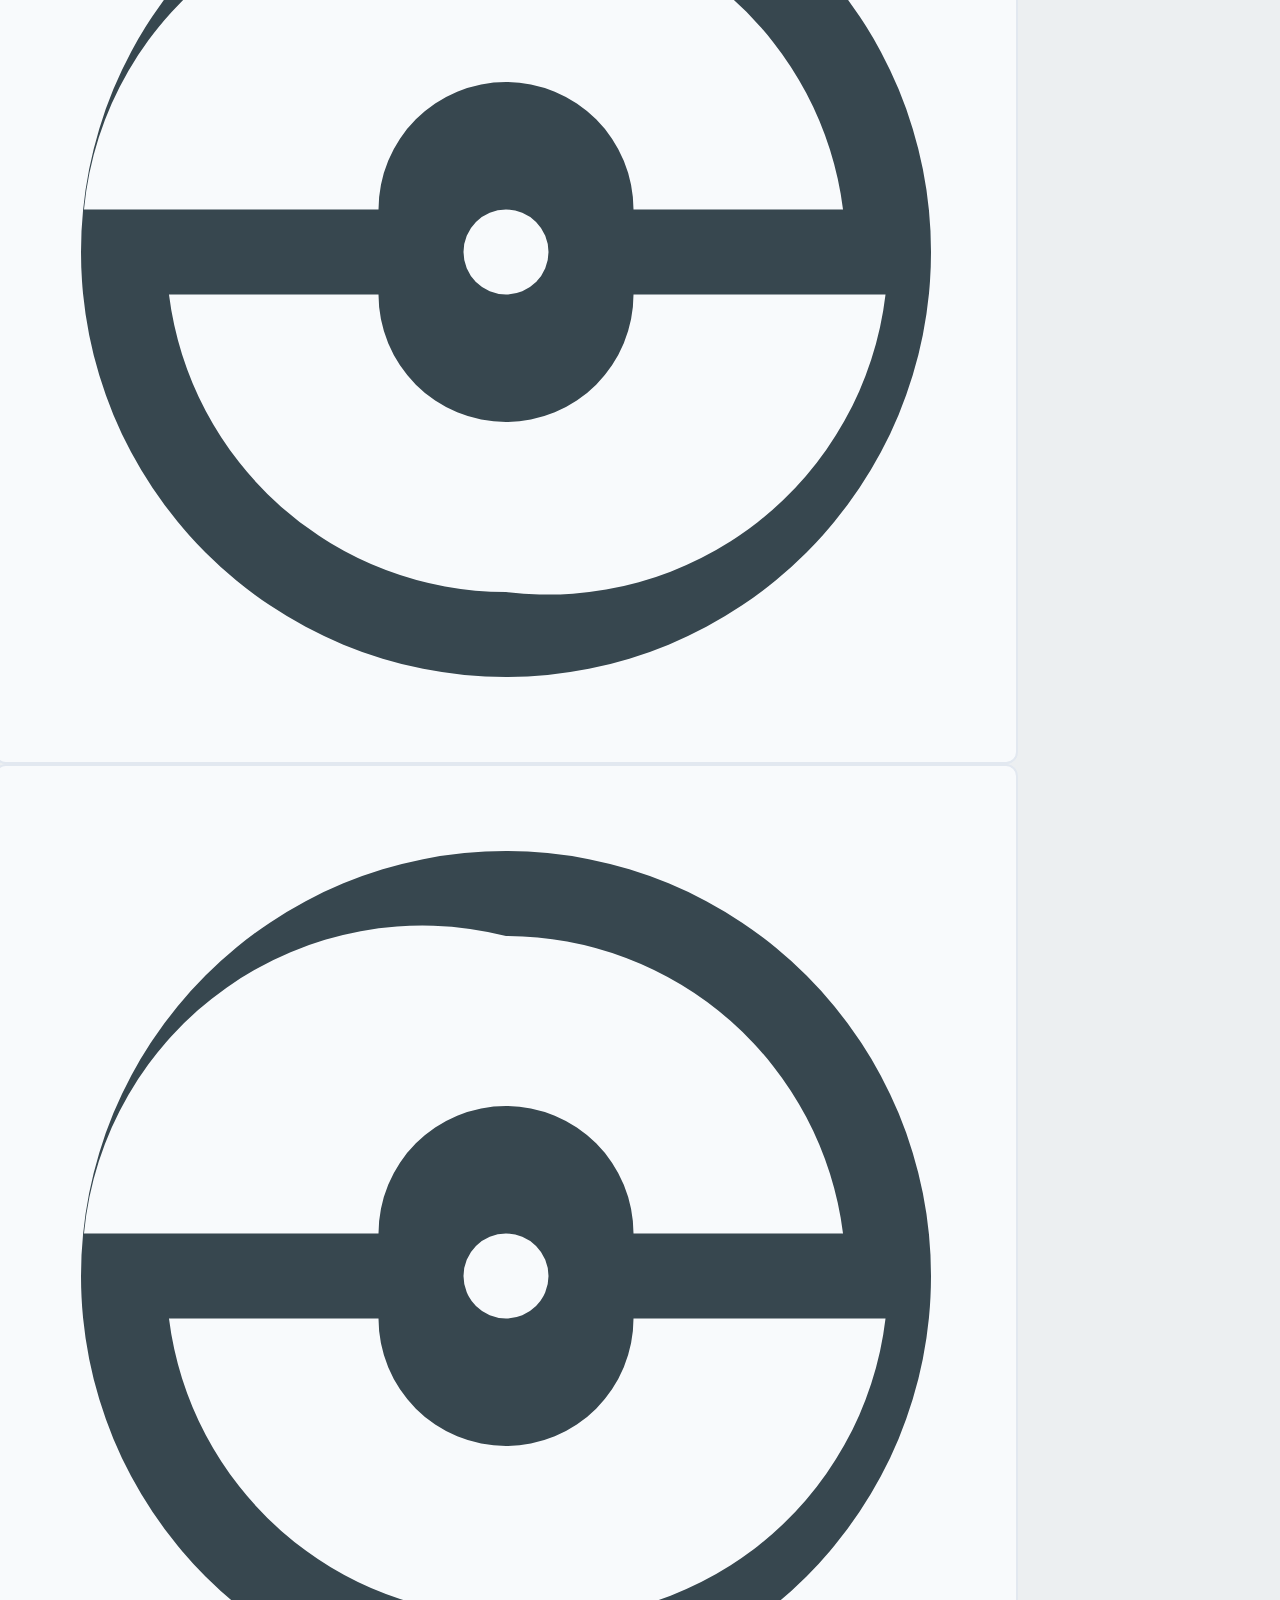
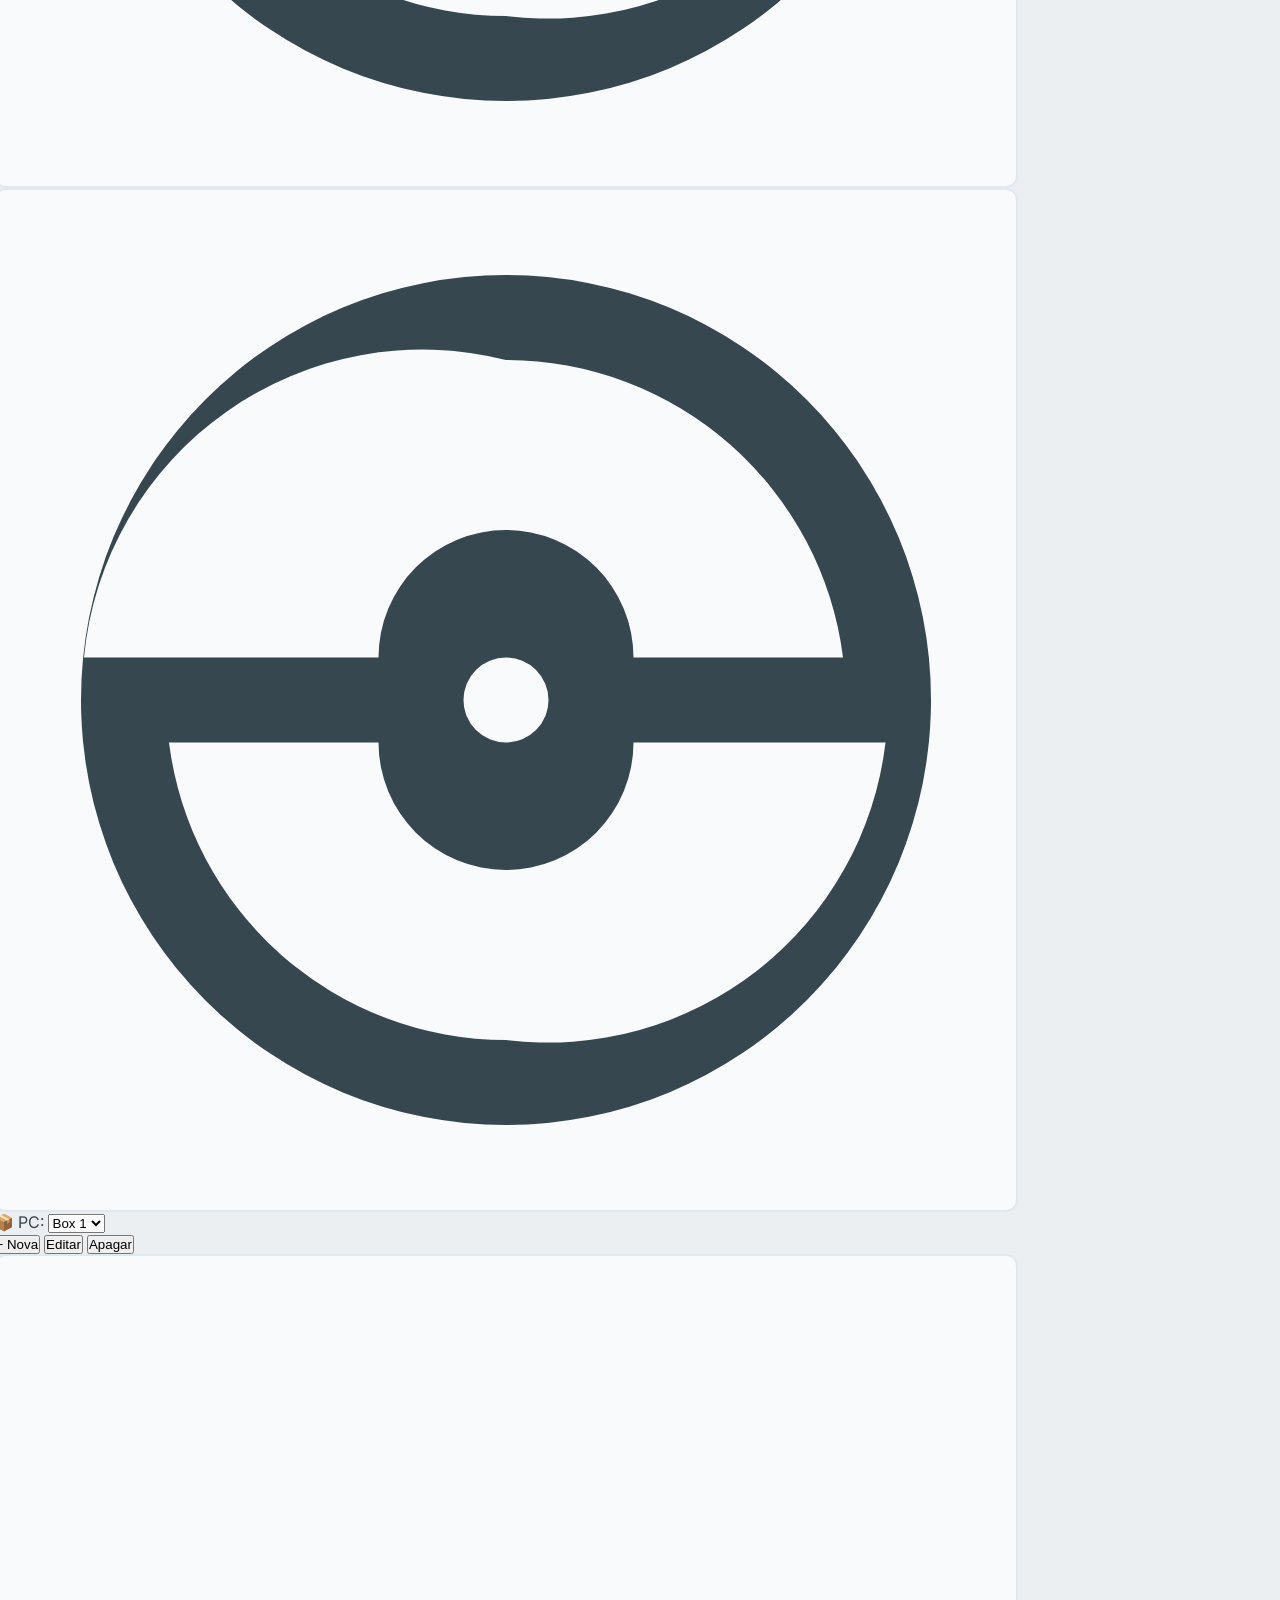
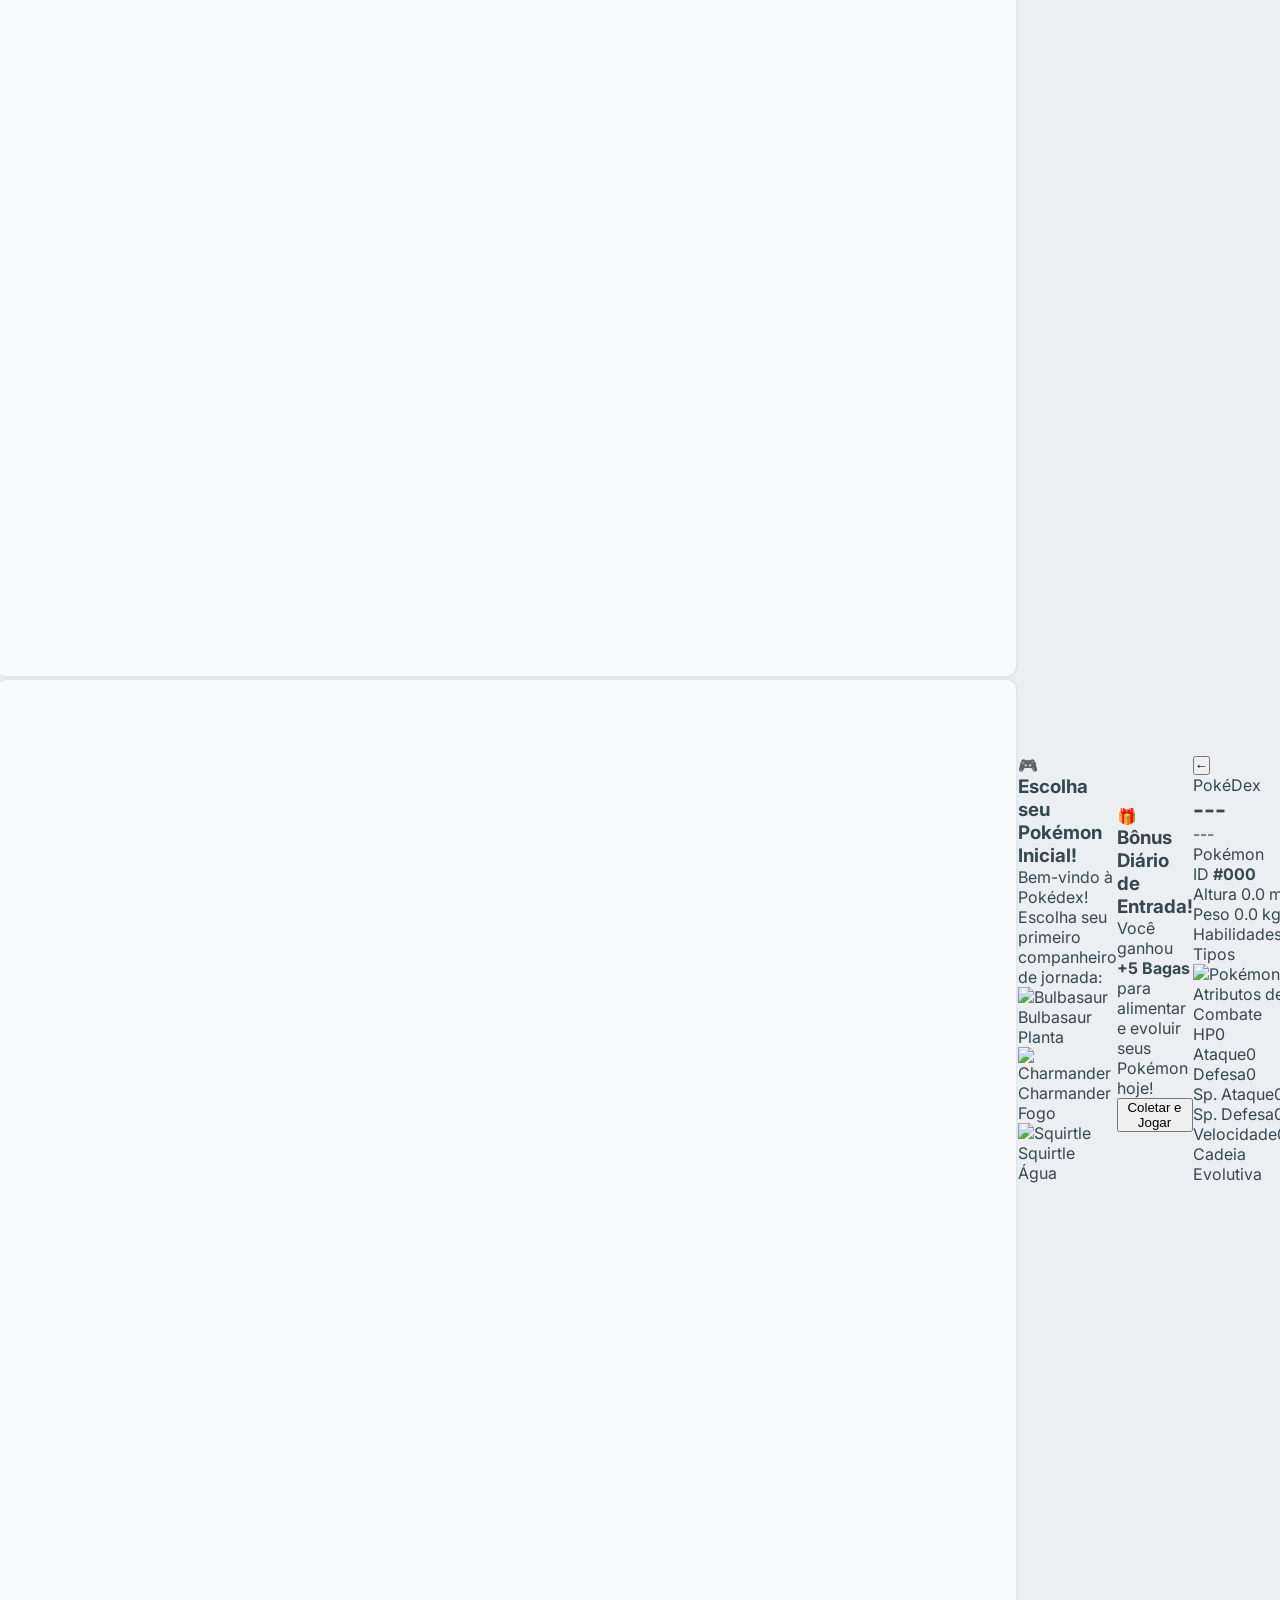
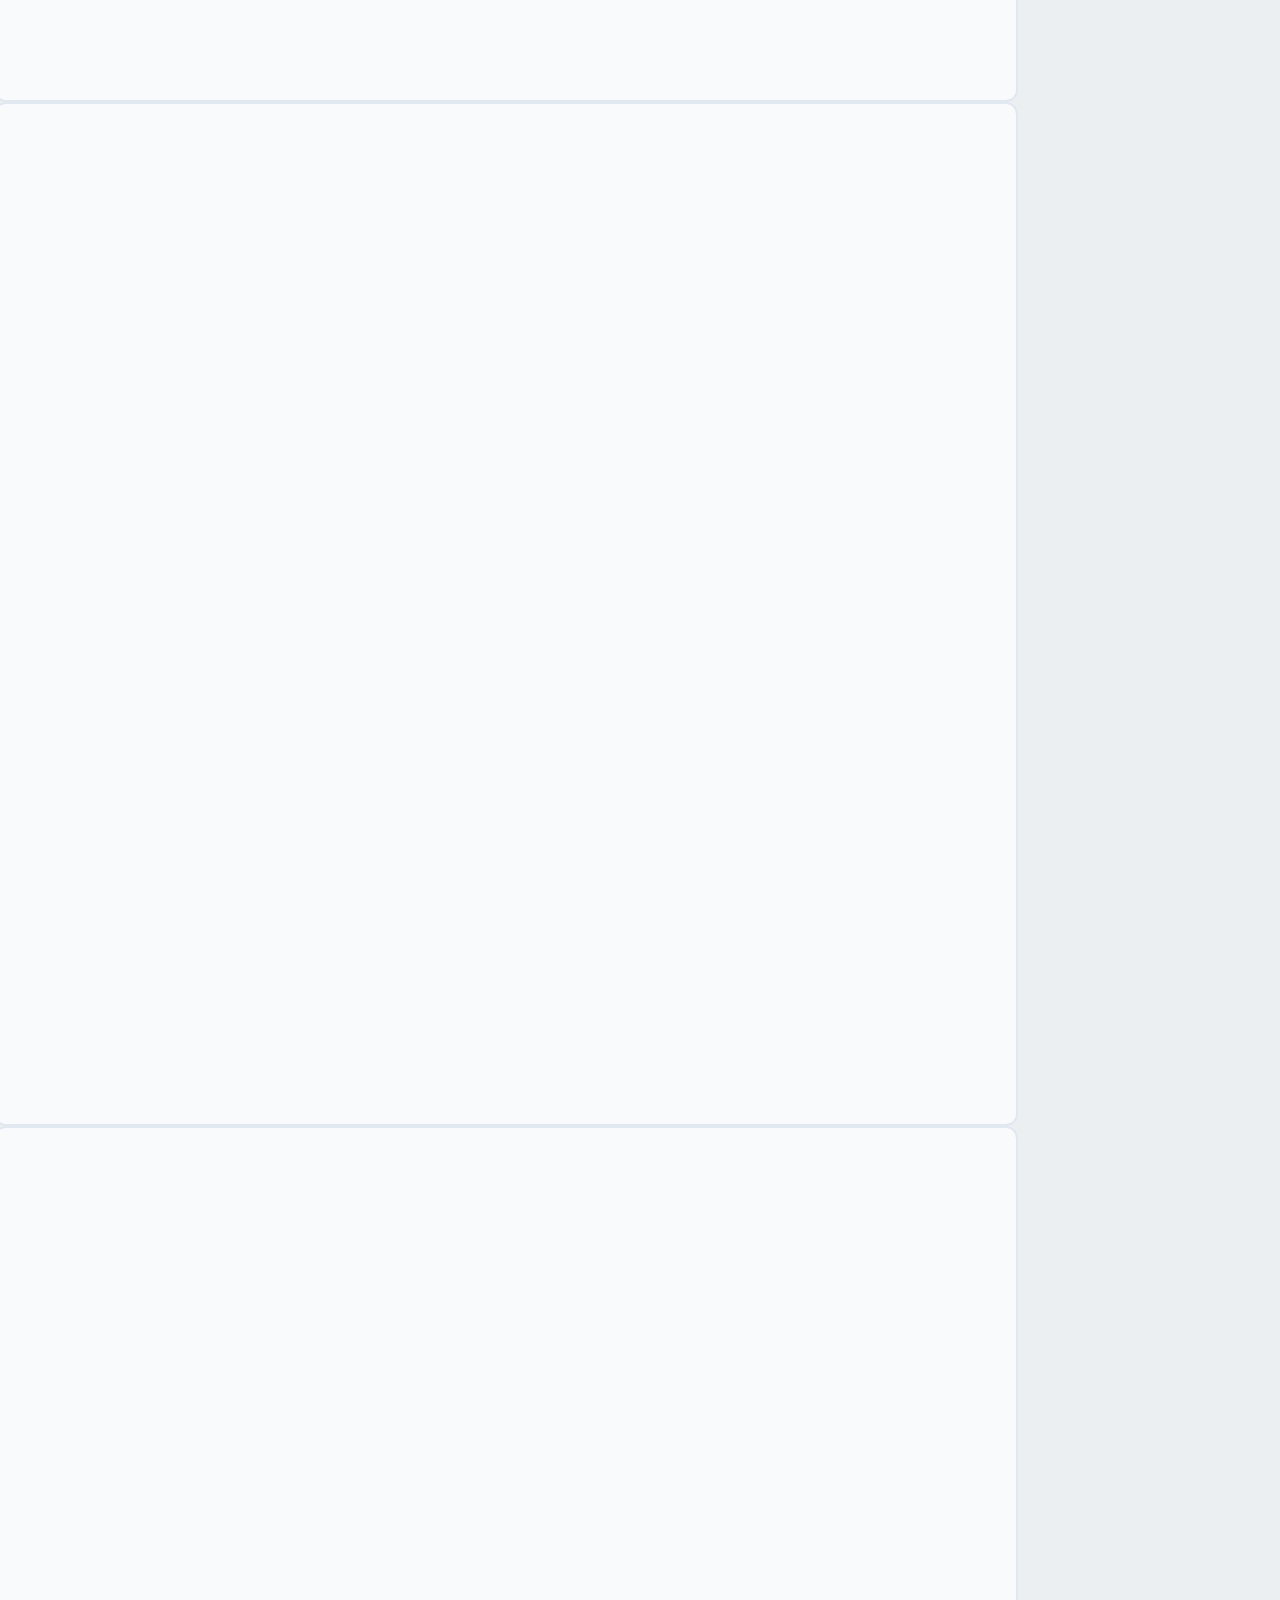
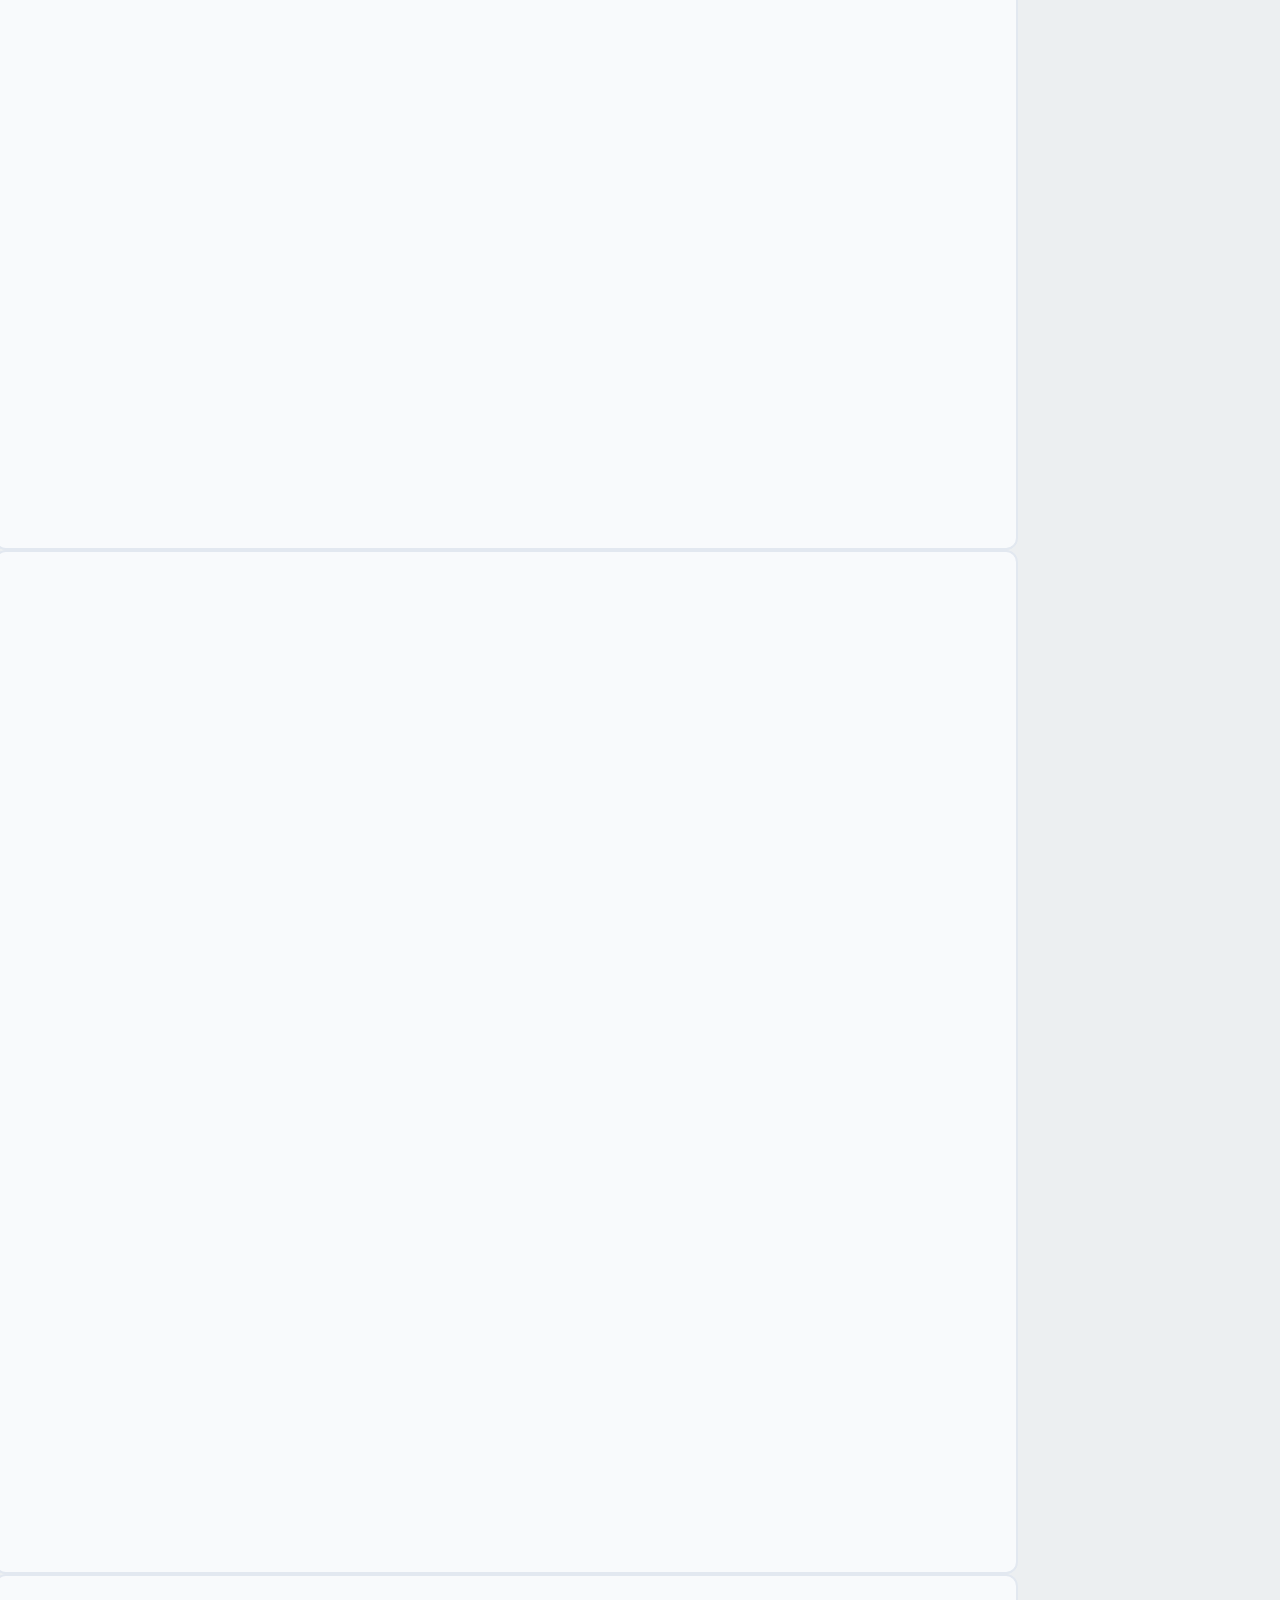
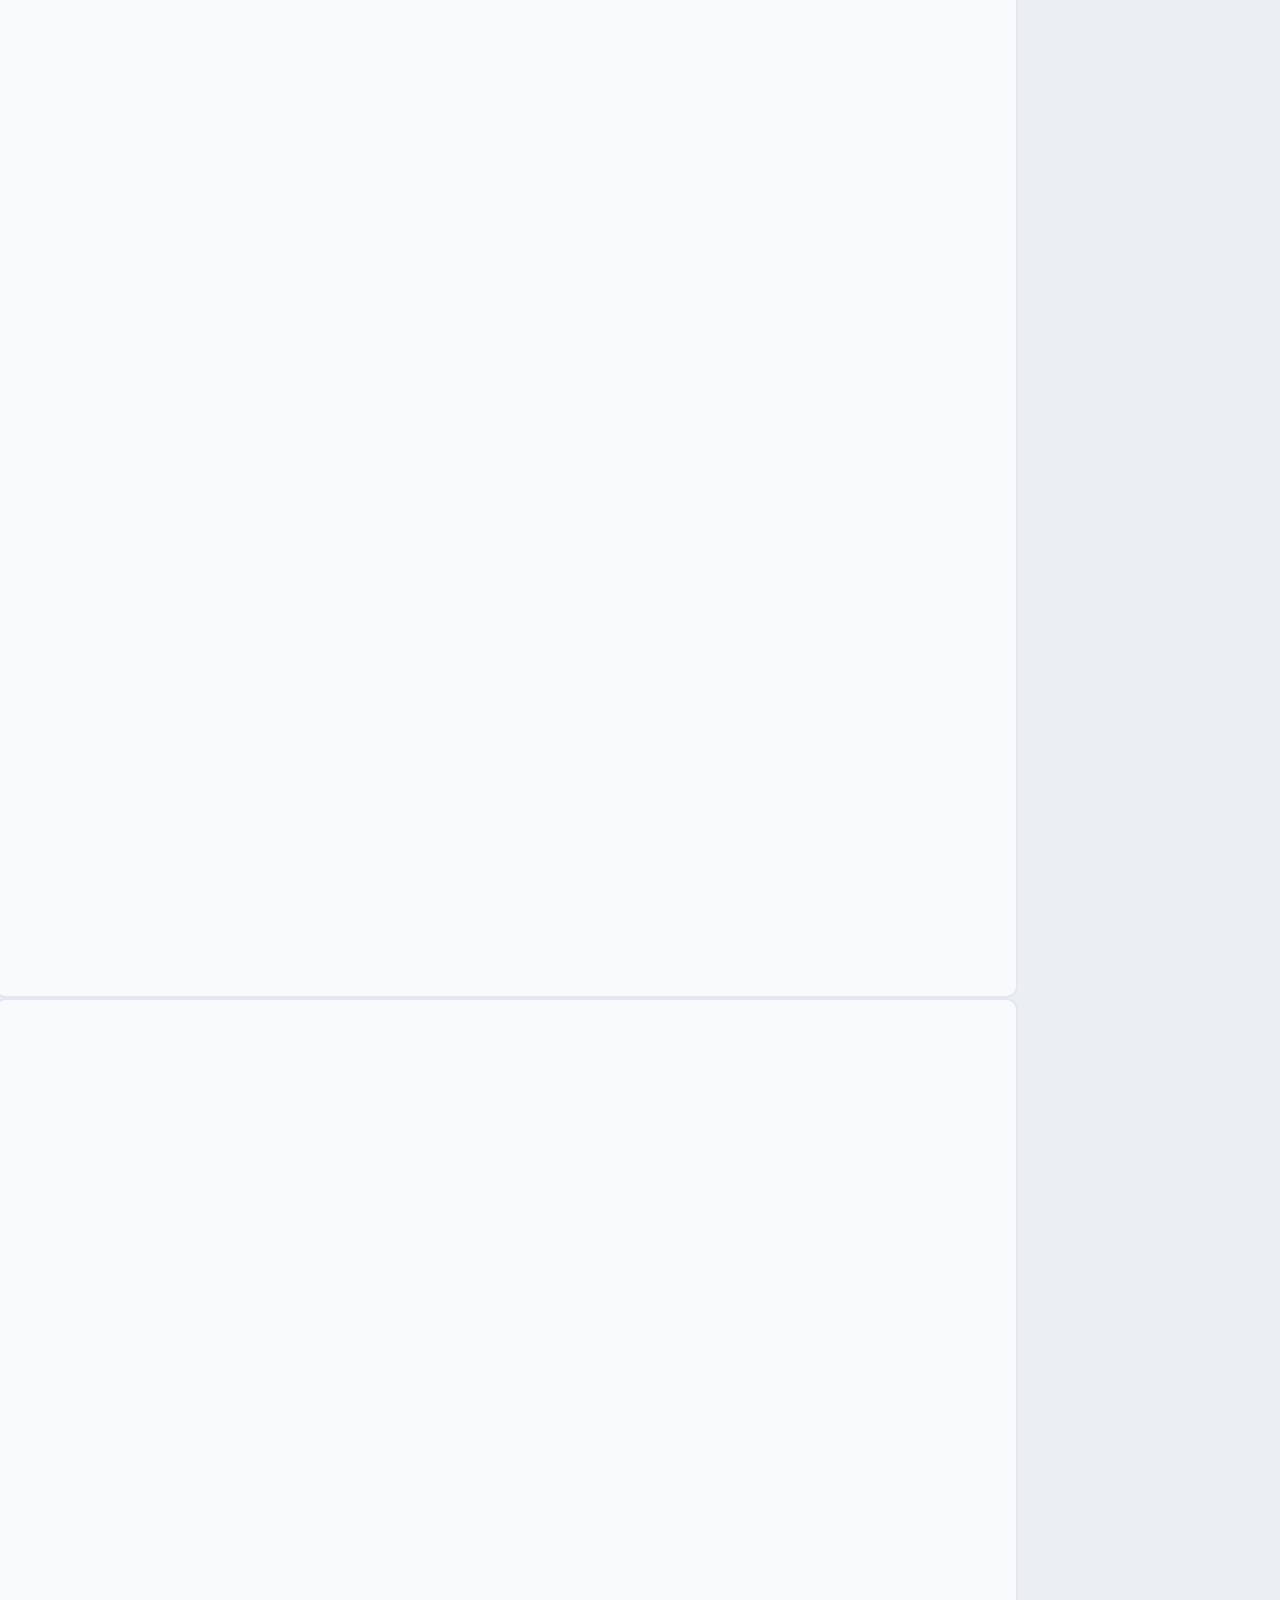
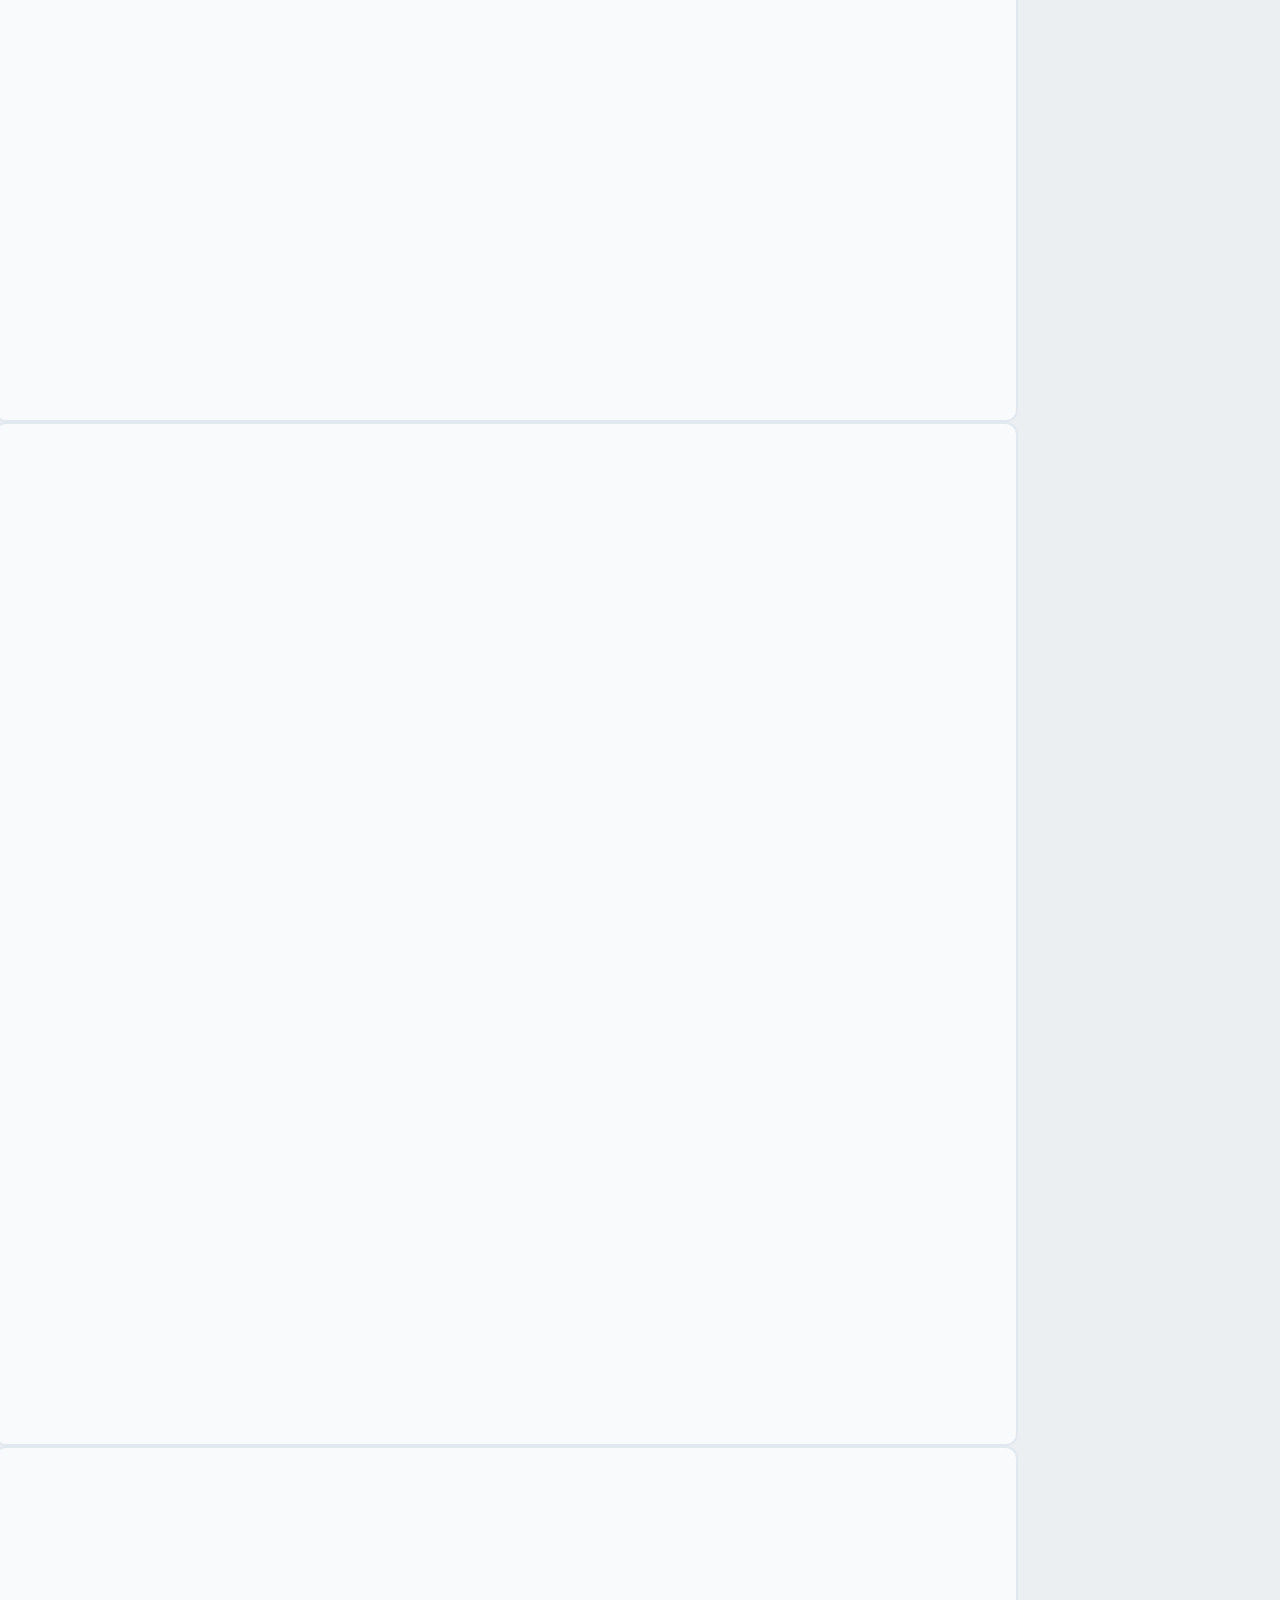
==== commit ce62683d: "feat: cria estrutura inicial do java script na pokedex" ====
--- a/index.html
+++ b/index.html
@@ -4,9 +4,9 @@
     <meta charset="UTF-8">
     <meta name="viewport" content="width=device-width, initial-scale=1.0">
     <title>Pokédex</title>
-    <link rel="icon" href="../images/pokeball.png" type="image/png">
-
-    <link rel="stylesheet" href="../css/style.css">
+    <link rel="icon" href="images/pokeball.png" type="image/png">
+
+    <link rel="stylesheet" href="css/style.css">
     <script src="https://cdn.tailwindcss.com"></script>
     <script>
         tailwind.config = {
@@ -102,7 +102,7 @@
             </div>
         </section>
 
-        <!-- PAINEL DIREITO: Coleção, Time Ativo e Box -->
+        <!-- PAINEL DIREITO: Coleção, Time Ativo e Box (Com Gestão de Caixas) -->
         <section class="lg:col-span-7 bg-white rounded-3xl border border-slate-200 p-6 flex flex-col justify-between shadow-sm">
             <div>
                 <!-- Topo da Coleção -->
@@ -155,11 +155,20 @@
                     <div id="featuredGrid" class="grid grid-cols-5 gap-2.5"></div>
                 </div>
 
-                <!-- Box de Reserva (10 Slots) -->
+                <!-- Box de Reserva com as opçoes de Criar/Apagar Box (CRUD) -->
                 <div>
-                    <div class="flex justify-between text-[11px] font-bold text-slate-500 uppercase tracking-wider mb-2">
-                        <span>📦 Box de Reserva (Inventário)</span>
-                        <span>10 Slots</span>
+                    <div class="flex justify-between items-center text-[11px] font-bold text-slate-500 uppercase tracking-wider mb-2 bg-slate-100 p-2 rounded-xl">
+                        <div class="flex items-center gap-2">
+                            <span>📦 PC:</span>
+                            <select id="boxSelect" onchange="mudarBox()" class="bg-white border border-slate-200 text-slate-700 text-xs rounded px-2 py-0.5 focus:outline-none cursor-pointer">
+                                <option value="0">Box 1</option>
+                            </select>
+                        </div>
+                        <div class="flex gap-1">
+                            <button onclick="criarBox()" class="bg-emerald-500 hover:bg-emerald-600 text-white text-[10px] px-2 py-1 rounded transition-colors">+ Nova</button>
+                            <button onclick="renomearBox()" class="bg-slate-600 hover:bg-slate-700 text-white text-[10px] px-2 py-1 rounded transition-colors">Editar</button>
+                            <button onclick="apagarBox()" class="bg-rose-500 hover:bg-rose-600 text-white text-[10px] px-2 py-1 rounded transition-colors">Apagar</button>
+                        </div>
                     </div>
                     <div id="standardGrid" class="grid grid-cols-5 gap-2.5"></div>
                 </div>
@@ -221,7 +230,6 @@
             <div id="modalCategory" class="text-center text-xs text-slate-400 mb-6">--- Pokémon</div>
 
             <div class="grid grid-cols-1 md:grid-cols-3 gap-6">
-                <!-- Coluna Esquerda: Specs -->
                 <div class="space-y-3">
                     <div class="flex justify-between text-xs border-b border-slate-100 pb-1">
                         <span class="text-slate-400 font-semibold">ID</span>
@@ -245,17 +253,14 @@
                     </div>
                 </div>
 
-                <!-- Coluna Centro: Imagem -->
                 <div class="flex items-center justify-center">
                     <div class="w-44 h-44 flex items-center justify-center bg-slate-50 rounded-2xl border border-slate-100 p-2">
                         <img id="modalImg" src="" alt="Pokémon" class="w-full h-full object-contain">
                     </div>
                 </div>
 
-                <!-- Coluna Direita: Atributos -->
                 <div class="space-y-2">
                     <span class="text-[10px] font-bold bg-slate-100 text-slate-600 px-2.5 py-1 rounded-full inline-block mb-1">Atributos de Combate</span>
-                    
                     <div>
                         <div class="flex justify-between text-[11px] font-bold text-slate-500 mb-0.5"><span>HP</span><span id="statHpVal">0</span></div>
                         <div class="w-full bg-slate-100 h-2 rounded-full overflow-hidden"><div id="statHpBar" class="bg-emerald-500 h-full rounded-full transition-all duration-500" style="width: 0%"></div></div>
@@ -283,7 +288,6 @@
                 </div>
             </div>
 
-            <!-- Cadeia Evolutiva -->
             <div class="mt-6 pt-4 border-t border-slate-100 text-center">
                 <span class="bg-slate-800 text-white font-bold text-[10px] px-3 py-1 rounded uppercase tracking-wider">Cadeia Evolutiva</span>
                 <div id="modalEvoChain" class="mt-3 flex items-center justify-center gap-2"></div>
@@ -291,7 +295,7 @@
         </div>
     </div>
 
-    <script src="../js/script.js"></script>
+    <script src="js/script.js"></script>
 
 </body>
 </html>
--- a/css/style.css
+++ b/css/style.css
@@ -0,0 +1,789 @@
+* {
+box-sizing: border-box;
+margin: 0;
+padding: 0;
+}
+
+body {
+background-color: #ECEFF1;
+font-family: 'Inter', sans-serif;
+color: #37474F;
+min-height: 100vh;
+display: flex;
+align-items: center;
+justify-content: center;
+padding: 1.5rem;
+user-select: none;
+}
+
+/* Esconde Elementos */
+.esconde {
+display: none !important;
+}
+
+/* Layout do Conteiner Principal */
+.container-principal {
+width: 100%;
+max-width: 1150px;
+display: grid;
+grid-template-columns: 1fr;
+gap: 1.5rem;
+}
+
+@media (min-width: 992px) {
+.container-principal {
+grid-template-columns: 5fr 7fr;
+}
+}
+
+/* PAINEL ESQUERDO */
+.painel-esquerdo {
+background-color: #FFFFFF;
+border-radius: 1.5rem;
+border: 1px solid #E2E8F0;
+padding: 0.5rem;
+display: flex;
+flex-direction: column;
+justify-content: space-between;
+}
+
+.banner-pokedex {
+background-color: #E53935;
+color: #FFFFFF;
+padding: 0.75rem 1.25rem;
+border-radius: 1rem;
+display: flex;
+align-items: center;
+justify-content: space-between;
+}
+
+.titulo-pokedex {
+display: flex;
+align-items: center;
+gap: 0.5rem;
+}
+
+.titulo-pokedex h1 {
+font-size: 1.1rem;
+font-weight: 700;
+letter-spacing: 0.05em;
+}
+
+.icone-pokeball-topo {
+width: 1.25rem;
+height: 1.25rem;
+}
+
+.contador-bagas {
+background-color: rgba(0, 0, 0, 0.2);
+padding: 0.25rem 0.75rem;
+border-radius: 9999px;
+font-size: 0.75rem;
+font-weight: 600;
+}
+
+.card-captura {
+background-color: rgba(178, 223, 219, 0.3);
+border: 1px solid rgba(128, 203, 196, 0.4);
+border-radius: 1rem;
+margin: 0.5rem;
+padding: 1.25rem;
+display: flex;
+flex-direction: column;
+align-items: center;
+justify-content: space-between;
+min-height: 360px;
+}
+
+.subtitulo {
+font-size: 0.75rem;
+font-weight: 700;
+letter-spacing: 0.1em;
+text-transform: uppercase;
+color: rgba(55, 71, 79, 0.8);
+}
+
+.area-display {
+position: relative;
+margin: 1rem 0;
+display: flex;
+flex-direction: column;
+align-items: center;
+}
+
+/* Estilos e Animações da Pokébola */
+.pokeball-pulse {
+width: 8rem;
+height: 8rem;
+border-radius: 50%;
+border: 4px solid #37474F;
+background-color: #FFFFFF;
+position: relative;
+overflow: hidden;
+cursor: pointer;
+display: flex;
+flex-direction: column;
+justify-content: space-between;
+transition: transform 0.3s ease;
+}
+
+.pokeball-pulse:hover {
+transform: scale(1.05) rotate(6deg);
+}
+
+.pokeball-topo {
+background-color: #E53935;
+width: 100%;
+height: 46%;
+border-bottom: 4px solid #37474F;
+}
+
+.pokeball-centro {
+position: absolute;
+inset: 0;
+margin: auto;
+width: 2.25rem;
+height: 2.25rem;
+background-color: #FFFFFF;
+border: 4px solid #37474F;
+border-radius: 50%;
+display: flex;
+align-items: center;
+justify-content: center;
+z-index: 10;
+}
+
+.pokeball-miolo {
+width: 0.85rem;
+height: 0.85rem;
+background-color: #FFFFFF;
+border: 2px solid #37474F;
+border-radius: 50%;
+}
+
+.pokeball-base {
+background-color: #FFFFFF;
+width: 100%;
+height: 46%;
+}
+
+/* Card Resultado do Pokémon */
+.card-resultado {
+display: flex;
+flex-direction: column;
+align-items: center;
+}
+
+.wrapper-imagem {
+width: 7rem;
+height: 7rem;
+display: flex;
+align-items: center;
+justify-content: center;
+}
+
+.wrapper-imagem img {
+width: 100%;
+height: 100%;
+object-fit: contain;
+}
+
+.numero-pokemon {
+font-size: 0.75rem;
+font-weight: 600;
+color: #78909C;
+margin-top: 0.25rem;
+}
+
+.nome-pokemon {
+font-size: 1rem;
+font-weight: 700;
+text-transform: capitalize;
+}
+
+.container-tipos {
+display: flex;
+gap: 0.35rem;
+margin-top: 0.35rem;
+}
+
+/* Estilos dos Botões e Formulários */
+.btn-principal {
+width: 100%;
+max-width: 280px;
+background-color: #E53935;
+color: #FFFFFF;
+font-weight: 700;
+border: none;
+padding: 0.75rem 1.5rem;
+border-radius: 9999px;
+cursor: pointer;
+font-size: 0.9rem;
+letter-spacing: 0.05em;
+display: flex;
+align-items: center;
+justify-content: center;
+gap: 0.5rem;
+transition: background-color 0.2s;
+}
+
+.btn-principal:hover {
+background-color: #C62828;
+}
+
+.rodape-esquerdo {
+padding: 0.5rem;
+text-align: center;
+font-size: 0.7rem;
+color: #94A3B8;
+}
+
+/* PAINEL DIREITO */
+.painel-direito {
+background-color: #FFFFFF;
+border-radius: 1.5rem;
+border: 1px solid #E2E8F0;
+padding: 1.5rem;
+display: flex;
+flex-direction: column;
+justify-content: space-between;
+}
+
+.cabecalho-colecao {
+display: flex;
+align-items: center;
+justify-content: space-between;
+margin-bottom: 1rem;
+padding-bottom: 0.5rem;
+border-bottom: 1px solid #F1F5F9;
+}
+
+.titulo-secao {
+font-size: 0.75rem;
+font-weight: 700;
+text-transform: uppercase;
+color: #64748B;
+display: flex;
+align-items: center;
+gap: 0.5rem;
+}
+
+.ponto-vermelho {
+width: 0.5rem;
+height: 0.5rem;
+border-radius: 50%;
+background-color: #E53935;
+}
+
+.tag-contador {
+font-size: 0.75rem;
+font-weight: 600;
+background-color: #F1F5F9;
+color: #475569;
+padding: 0.25rem 0.6rem;
+border-radius: 9999px;
+}
+
+/* PAINEL SELECIONADO */
+.painel-selecionado {
+margin-bottom: 1rem;
+background-color: #F8FAFC;
+border: 1px solid #E2E8F0;
+border-radius: 1rem;
+padding: 0.85rem;
+display: flex;
+align-items: center;
+justify-content: space-between;
+flex-wrap: wrap;
+gap: 0.75rem;
+}
+
+.info-selecionado {
+display: flex;
+align-items: center;
+gap: 0.75rem;
+}
+
+.box-imagem-selecionado {
+width: 3.5rem;
+height: 3.5rem;
+background-color: #FFFFFF;
+border: 1px solid #E2E8F0;
+border-radius: 0.75rem;
+padding: 0.25rem;
+display: flex;
+align-items: center;
+justify-content: center;
+}
+
+.box-imagem-selecionado img {
+width: 3rem;
+height: 3rem;
+object-fit: contain;
+}
+
+.linha-nome-estagio {
+display: flex;
+align-items: center;
+gap: 0.5rem;
+}
+
+.linha-nome-estagio h4 {
+font-size: 0.9rem;
+font-weight: 700;
+text-transform: capitalize;
+}
+
+.badge-estagio {
+font-size: 0.65rem;
+font-weight: 700;
+background-color: #E2E8F0;
+color: #475569;
+padding: 0.15rem 0.35rem;
+border-radius: 0.25rem;
+}
+
+.info-selecionado p {
+font-size: 0.75rem;
+color: #94A3B8;
+}
+
+/* Ações e Botões Interativos */
+.botoes-acao {
+display: flex;
+align-items: center;
+gap: 0.5rem;
+flex-wrap: wrap;
+}
+
+.btn-acao {
+border: none;
+color: #FFFFFF;
+font-weight: 700;
+padding: 0.4rem 0.75rem;
+border-radius: 0.75rem;
+font-size: 0.75rem;
+cursor: pointer;
+display: flex;
+align-items: center;
+gap: 0.35rem;
+}
+
+.btn-alimentar { background-color: #4CAF50; }
+.btn-alimentar:hover { background-color: #388E3C; }
+
+.btn-mover { background-color: #4F46E5; }
+.btn-mover:hover { background-color: #4338CA; }
+
+.btn-detalhes { background-color: #334155; }
+.btn-detalhes:hover { background-color: #1E293B; }
+
+.contador-alimentacoes {
+font-size: 0.65rem;
+background-color: rgba(0, 0, 0, 0.2);
+padding: 0.1rem 0.35rem;
+border-radius: 9999px;
+}
+
+.btn-remover {
+background-color: #E2E8F0;
+color: #475569;
+border: none;
+padding: 0.4rem 0.6rem;
+border-radius: 0.75rem;
+cursor: pointer;
+font-weight: 700;
+}
+
+.btn-remover:hover {
+background-color: #FFE4E6;
+color: #E11D48;
+}
+
+/* GRADES E SLOTS */
+.secao-time, .secao-box {
+margin-bottom: 1rem;
+}
+
+.subcabecalho-secao {
+display: flex;
+justify-content: space-between;
+font-size: 0.65rem;
+font-weight: 700;
+color: #64748B;
+text-transform: uppercase;
+margin-bottom: 0.4rem;
+}
+
+.grid-time, .grid-box {
+display: grid;
+grid-template-columns: repeat(5, 1fr);
+gap: 0.5rem;
+}
+
+/* Destaque Slots */
+.slot-card {
+aspect-ratio: 1;
+border-radius: 0.75rem;
+border: 2px solid #E2E8F0;
+cursor: pointer;
+display: flex;
+align-items: center;
+justify-content: center;
+position: relative;
+overflow: hidden;
+transition: all 0.2s;
+background-color: #F8FAFC;
+}
+
+.slot-card:hover {
+transform: translateY(-2px);
+border-color: #CBD5E1;
+}
+
+.slot-card.selecionado {
+border-color: #E53935;
+background-color: #FEF2F2;
+transform: scale(1.05);
+}
+
+.slot-card img {
+width: 100%;
+height: 100%;
+object-fit: contain;
+padding: 0.25rem;
+}
+
+.slot-id {
+position: absolute;
+top: 0.25rem;
+left: 0.25rem;
+font-size: 0.55rem;
+font-weight: 700;
+color: #94A3B8;
+}
+
+.slot-alimentacoes {
+position: absolute;
+top: 0.25rem;
+right: 0.25rem;
+font-size: 0.55rem;
+font-weight: 800;
+background-color: #4CAF50;
+color: #FFFFFF;
+padding: 0 0.25rem;
+border-radius: 9999px;
+}
+
+.slot-vazio-dot {
+width: 0.35rem;
+height: 0.35rem;
+border-radius: 50%;
+background-color: #CBD5E1;
+}
+
+.rodape-direito {
+margin-top: 1rem;
+padding-top: 0.75rem;
+border-top: 1px solid #F1F5F9;
+display: flex;
+align-items: center;
+justify-content: space-between;
+font-size: 0.75rem;
+color: #94A3B8;
+}
+
+.btn-resetar {
+background: none;
+border: none;
+color: #94A3B8;
+cursor: pointer;
+font-size: 0.75rem;
+}
+
+.btn-resetar:hover {
+color: #E53935;
+}
+
+/* Estilização de Modais e Overlays */
+.modal-overlay {
+position: fixed;
+inset: 0;
+background-color: rgba(0, 0, 0, 0.6);
+display: flex;
+align-items: center;
+justify-content: center;
+padding: 1rem;
+z-index: 50;
+}
+
+.modal-conteudo {
+background-color: #FFFFFF;
+border-radius: 1.5rem;
+width: 100%;
+max-width: 450px;
+padding: 1.5rem;
+text-align: center;
+}
+
+.modal-starter h3, .modal-bonus h3 {
+font-size: 1.1rem;
+font-weight: 700;
+margin-bottom: 0.25rem;
+}
+
+.modal-starter p, .modal-bonus p {
+font-size: 0.75rem;
+color: #64748B;
+margin-bottom: 1.25rem;
+}
+
+.grid-iniciais {
+display: grid;
+grid-template-columns: repeat(3, 1fr);
+gap: 0.75rem;
+}
+
+.card-inicial {
+border: 2px solid #E2E8F0;
+border-radius: 1rem;
+padding: 0.75rem;
+cursor: pointer;
+display: flex;
+flex-direction: column;
+align-items: center;
+transition: all 0.2s;
+}
+
+.card-inicial:hover {
+border-color: #4F46E5;
+transform: translateY(-2px);
+}
+
+.card-inicial img {
+width: 4rem;
+height: 4rem;
+object-fit: contain;
+}
+
+.card-inicial span {
+font-size: 0.75rem;
+font-weight: 700;
+margin-top: 0.5rem;
+}
+
+.badge-tipo {
+font-size: 0.6rem;
+font-weight: 700;
+padding: 0.1rem 0.4rem;
+border-radius: 0.25rem;
+margin-top: 0.25rem;
+text-transform: uppercase;
+}
+
+.tipo-planta { background-color: #D1FAE5; color: #047857; }
+.tipo-fogo { background-color: #FFEDD5; color: #C2410C; }
+.tipo-agua { background-color: #E0F2FE; color: #0369A1; }
+
+/* MODAL DETALHES */
+.modal-detalhes {
+max-width: 700px;
+position: relative;
+text-align: left;
+}
+
+.btn-fechar-modal {
+position: absolute;
+top: 1rem;
+left: 1rem;
+background-color: #F1F5F9;
+border: none;
+width: 2rem;
+height: 2rem;
+border-radius: 50%;
+cursor: pointer;
+font-weight: 700;
+}
+
+.subtitulo-modal {
+text-align: right;
+font-size: 0.65rem;
+font-weight: 700;
+color: #94A3B8;
+text-transform: uppercase;
+}
+
+.modal-detalhes h2 {
+text-align: center;
+font-size: 1.5rem;
+font-weight: 800;
+text-transform: uppercase;
+}
+
+.categoria-modal {
+text-align: center;
+font-size: 0.75rem;
+color: #94A3B8;
+margin-bottom: 1rem;
+}
+
+.grid-detalhes-corpo {
+display: grid;
+grid-template-columns: 1fr;
+gap: 1rem;
+}
+
+@media (min-width: 600px) {
+.grid-detalhes-corpo {
+grid-template-columns: 1fr 1fr 1fr;
+}
+}
+
+.item-especificacao {
+display: flex;
+justify-content: space-between;
+font-size: 0.75rem;
+border-bottom: 1px solid #F1F5F9;
+padding-bottom: 0.25rem;
+margin-bottom: 0.5rem;
+}
+
+.bloco-lista span {
+font-size: 0.7rem;
+font-weight: 700;
+color: #94A3B8;
+display: block;
+margin-bottom: 0.25rem;
+}
+
+.box-imagem-modal {
+width: 100%;
+height: 10rem;
+display: flex;
+align-items: center;
+justify-content: center;
+}
+
+.box-imagem-modal img {
+max-width: 100%;
+max-height: 100%;
+object-fit: contain;
+}
+
+.titulo-atributos {
+font-size: 0.65rem;
+font-weight: 700;
+background-color: #E2E8F0;
+padding: 0.2rem 0.5rem;
+border-radius: 9999px;
+display: inline-block;
+margin-bottom: 0.5rem;
+}
+
+.item-atributo {
+margin-bottom: 0.4rem;
+}
+
+.rotulo-atributo {
+display: flex;
+justify-content: space-between;
+font-size: 0.65rem;
+font-weight: 700;
+color: #64748B;
+}
+
+.barra-fundo {
+width: 100%;
+background-color: #F1F5F9;
+height: 0.5rem;
+border-radius: 9999px;
+overflow: hidden;
+}
+
+.barra-progresso {
+height: 100%;
+border-radius: 9999px;
+width: 0%;
+transition: width 0.5s ease;
+}
+
+.barra-hp { background-color: #10B981; }
+.barra-atk { background-color: #F43F5E; }
+.barra-def { background-color: #F59E0B; }
+.barra-spatk { background-color: #6366F1; }
+.barra-spdef { background-color: #14B8A6; }
+.barra-spd { background-color: #0EA5E9; }
+
+.secao-cadeia-evolutiva {
+margin-top: 1.5rem;
+padding-top: 0.75rem;
+border-top: 1px solid #F1F5F9;
+text-align: center;
+}
+
+.titulo-evolucao {
+background-color: #334155;
+color: #FFFFFF;
+font-size: 0.65rem;
+font-weight: 700;
+padding: 0.25rem 0.75rem;
+border-radius: 0.25rem;
+text-transform: uppercase;
+}
+
+.container-cadeia {
+margin-top: 0.75rem;
+display: flex;
+align-items: center;
+justify-content: center;
+gap: 0.5rem;
+}
+
+/* RESPONSIVIDADE (MEDIA QUERIES) */
+
+/* Dispositivos Móveis (até 600px) */
+@media (max-width: 600px) {
+body {
+padding: 0.75rem;
+}
+
+/* Ajusta as grades do time e box para 3 colunas */
+.grid-time, .grid-box {
+grid-template-columns: repeat(3, 1fr);
+gap: 0.4rem;
+}
+
+/* Painel do Pokémon Selecionado */
+.painel-selecionado {
+flex-direction: column;
+align-items: stretch;
+}
+
+.botoes-acao {
+width: 100%;
+justify-content: space-between;
+}
+
+.btn-acao {
+flex: 1;
+justify-content: center;
+}
+
+/* Modais ajustados para telas menores */
+.modal-conteudo {
+max-height: 90vh;
+overflow-y: auto;
+padding: 1.25rem;
+}
+
+.grid-iniciais {
+grid-template-columns: 1fr;
+}
+}
+
+/* Tablets (Entre 601px e 991px) */
+@media (min-width: 601px) and (max-width: 991px) {
+.grid-time, .grid-box {
+grid-template-columns: repeat(5, 1fr);
+}
+}
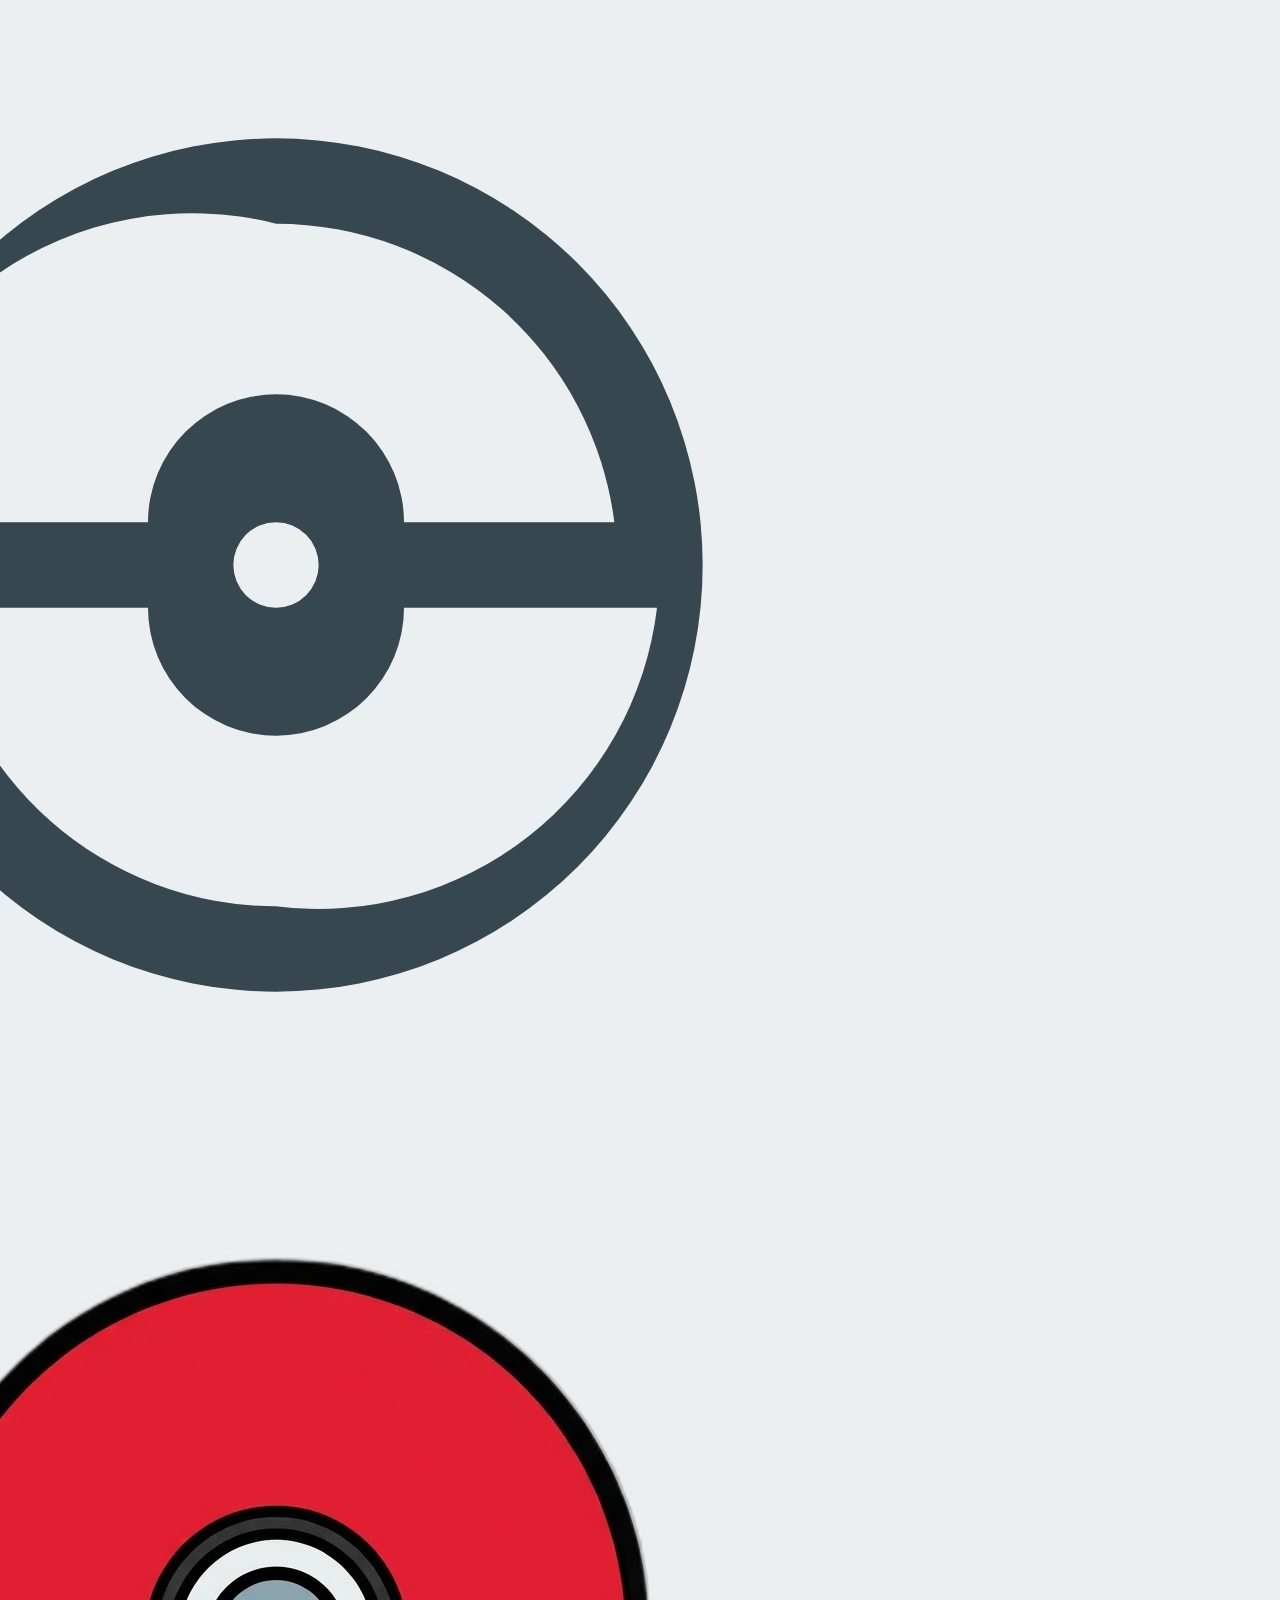
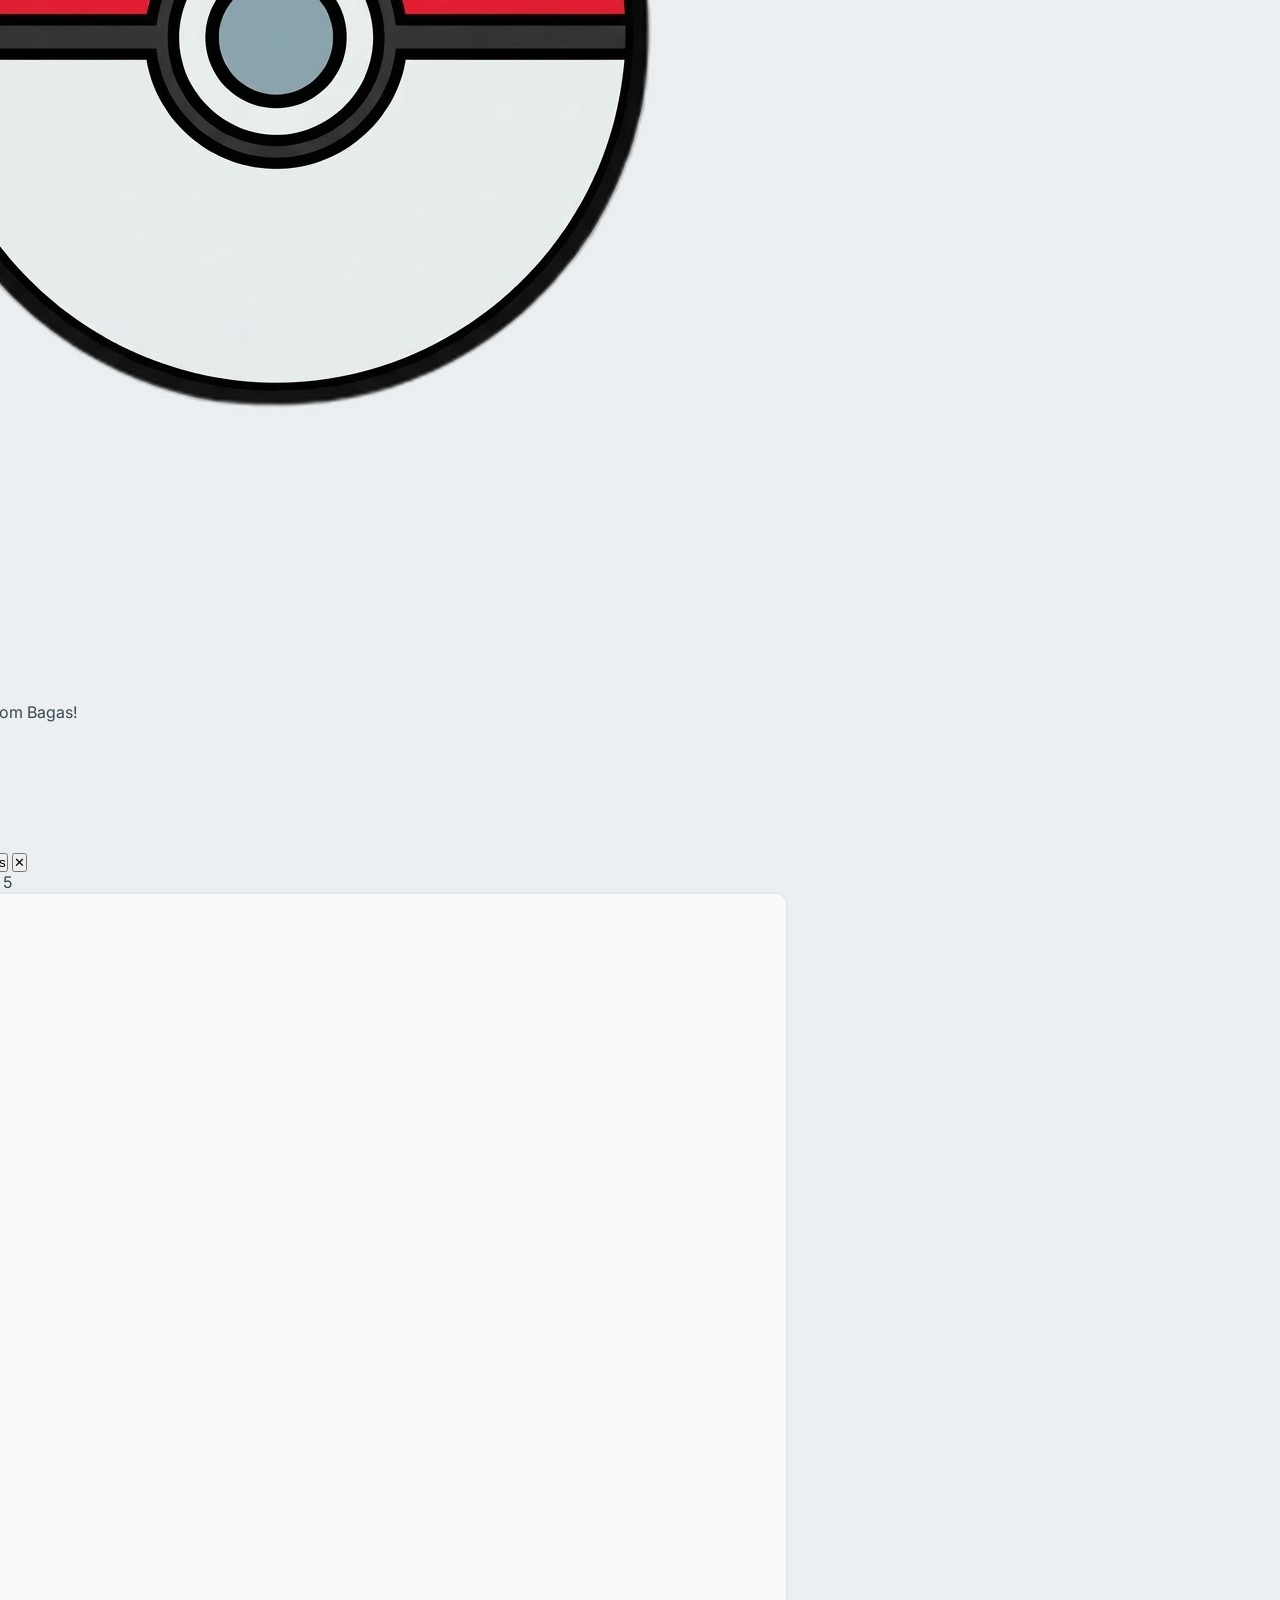
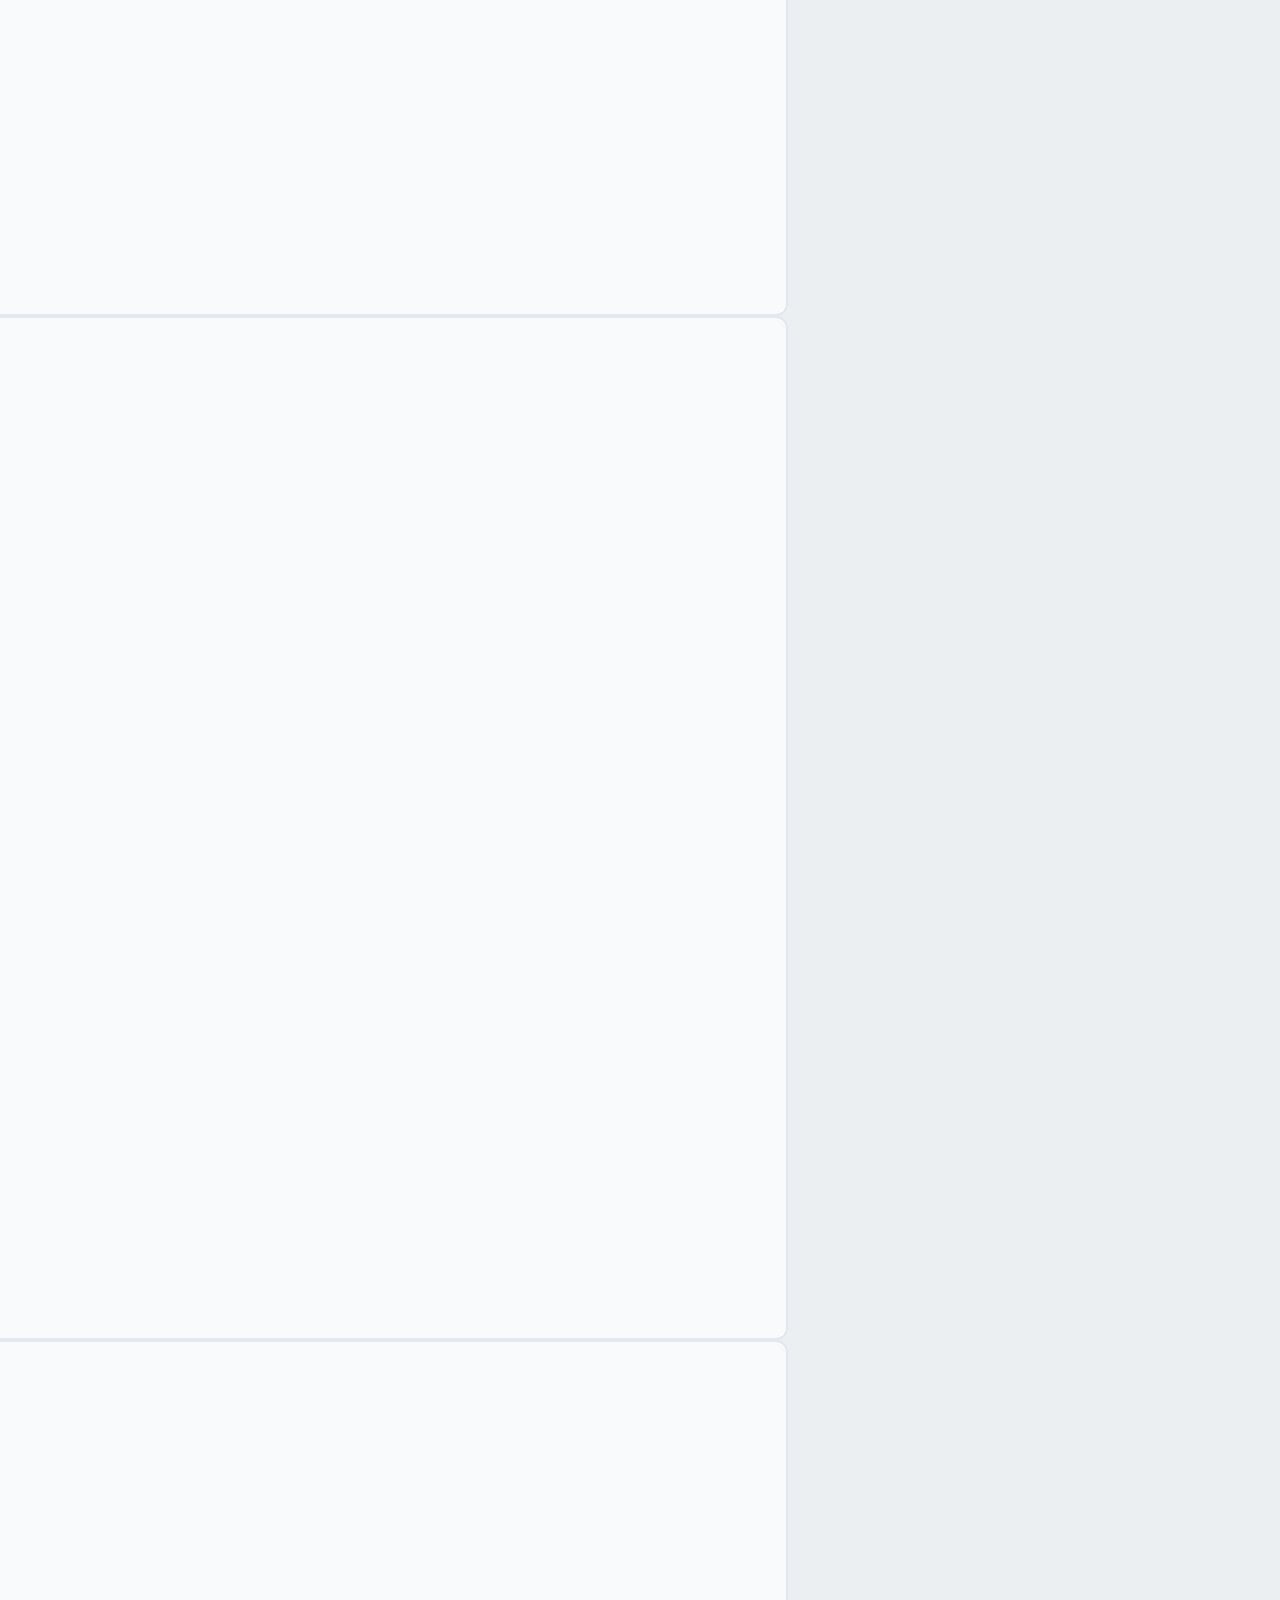
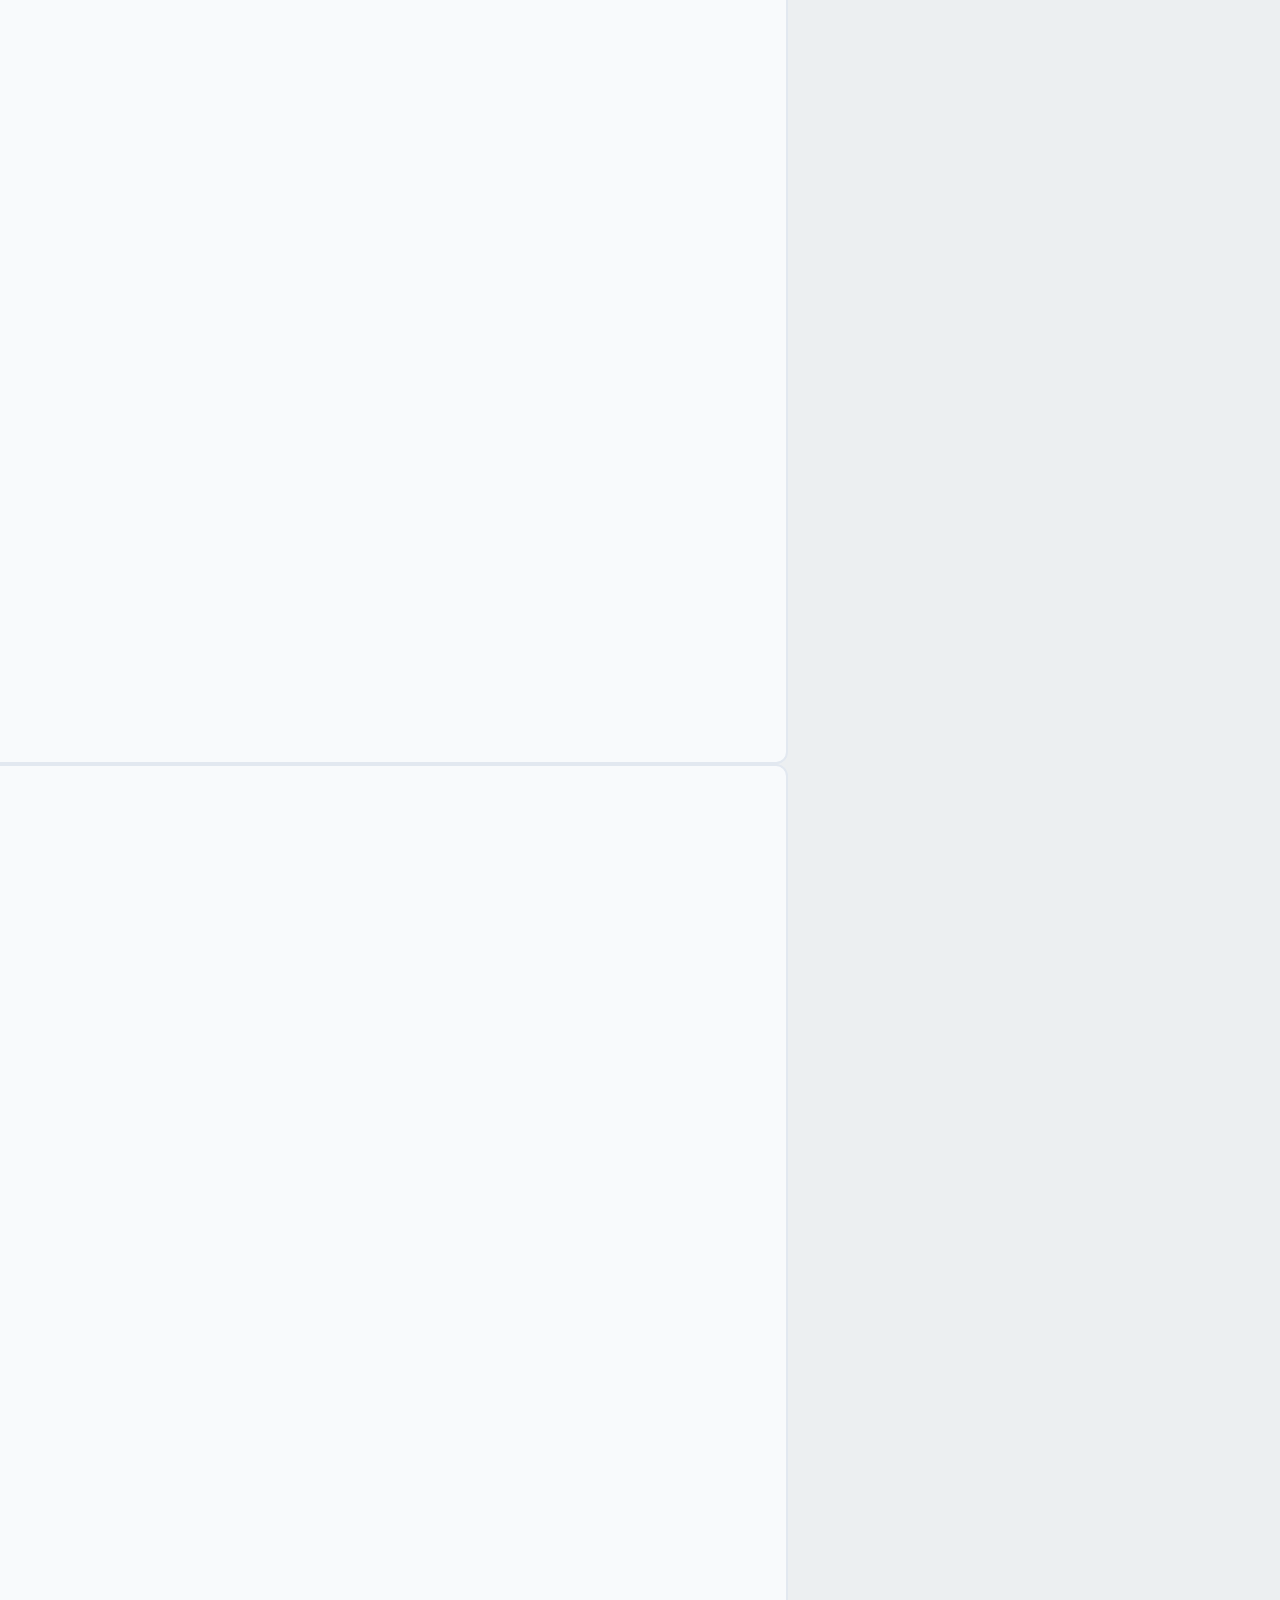
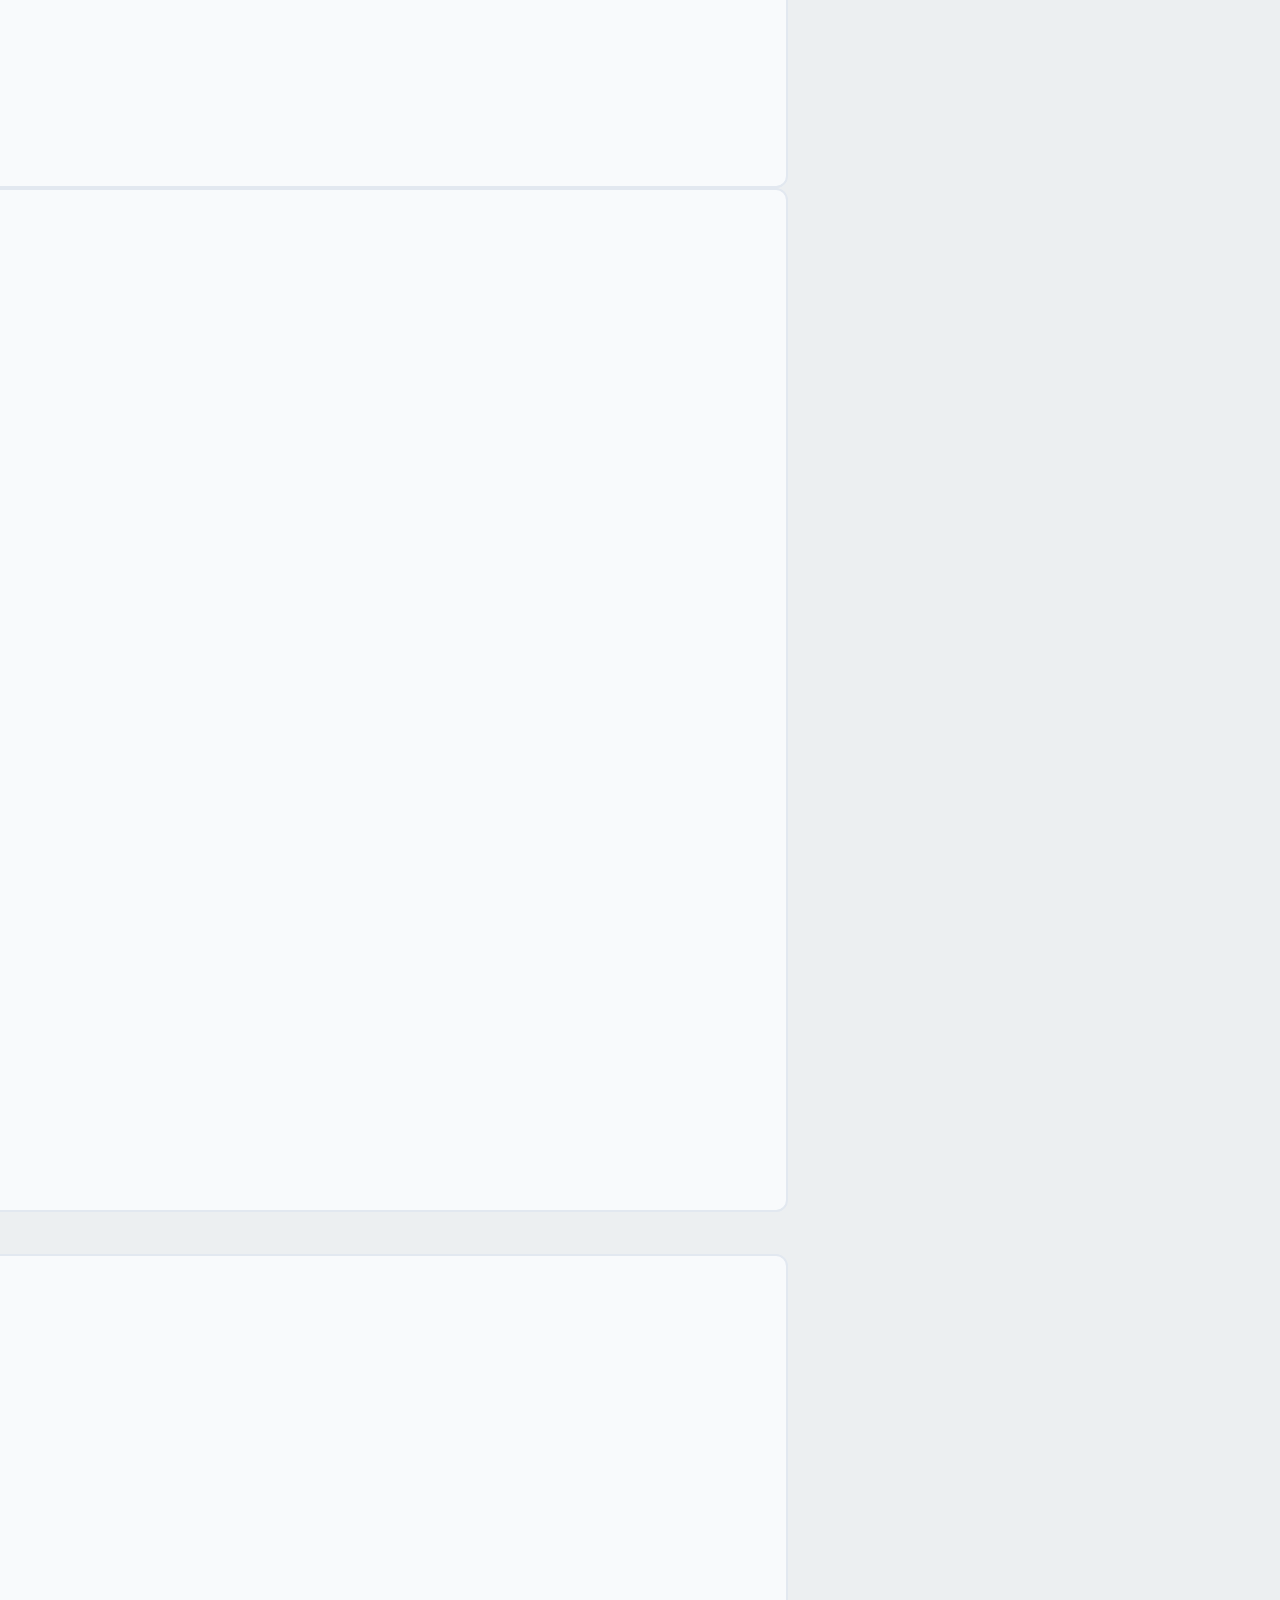
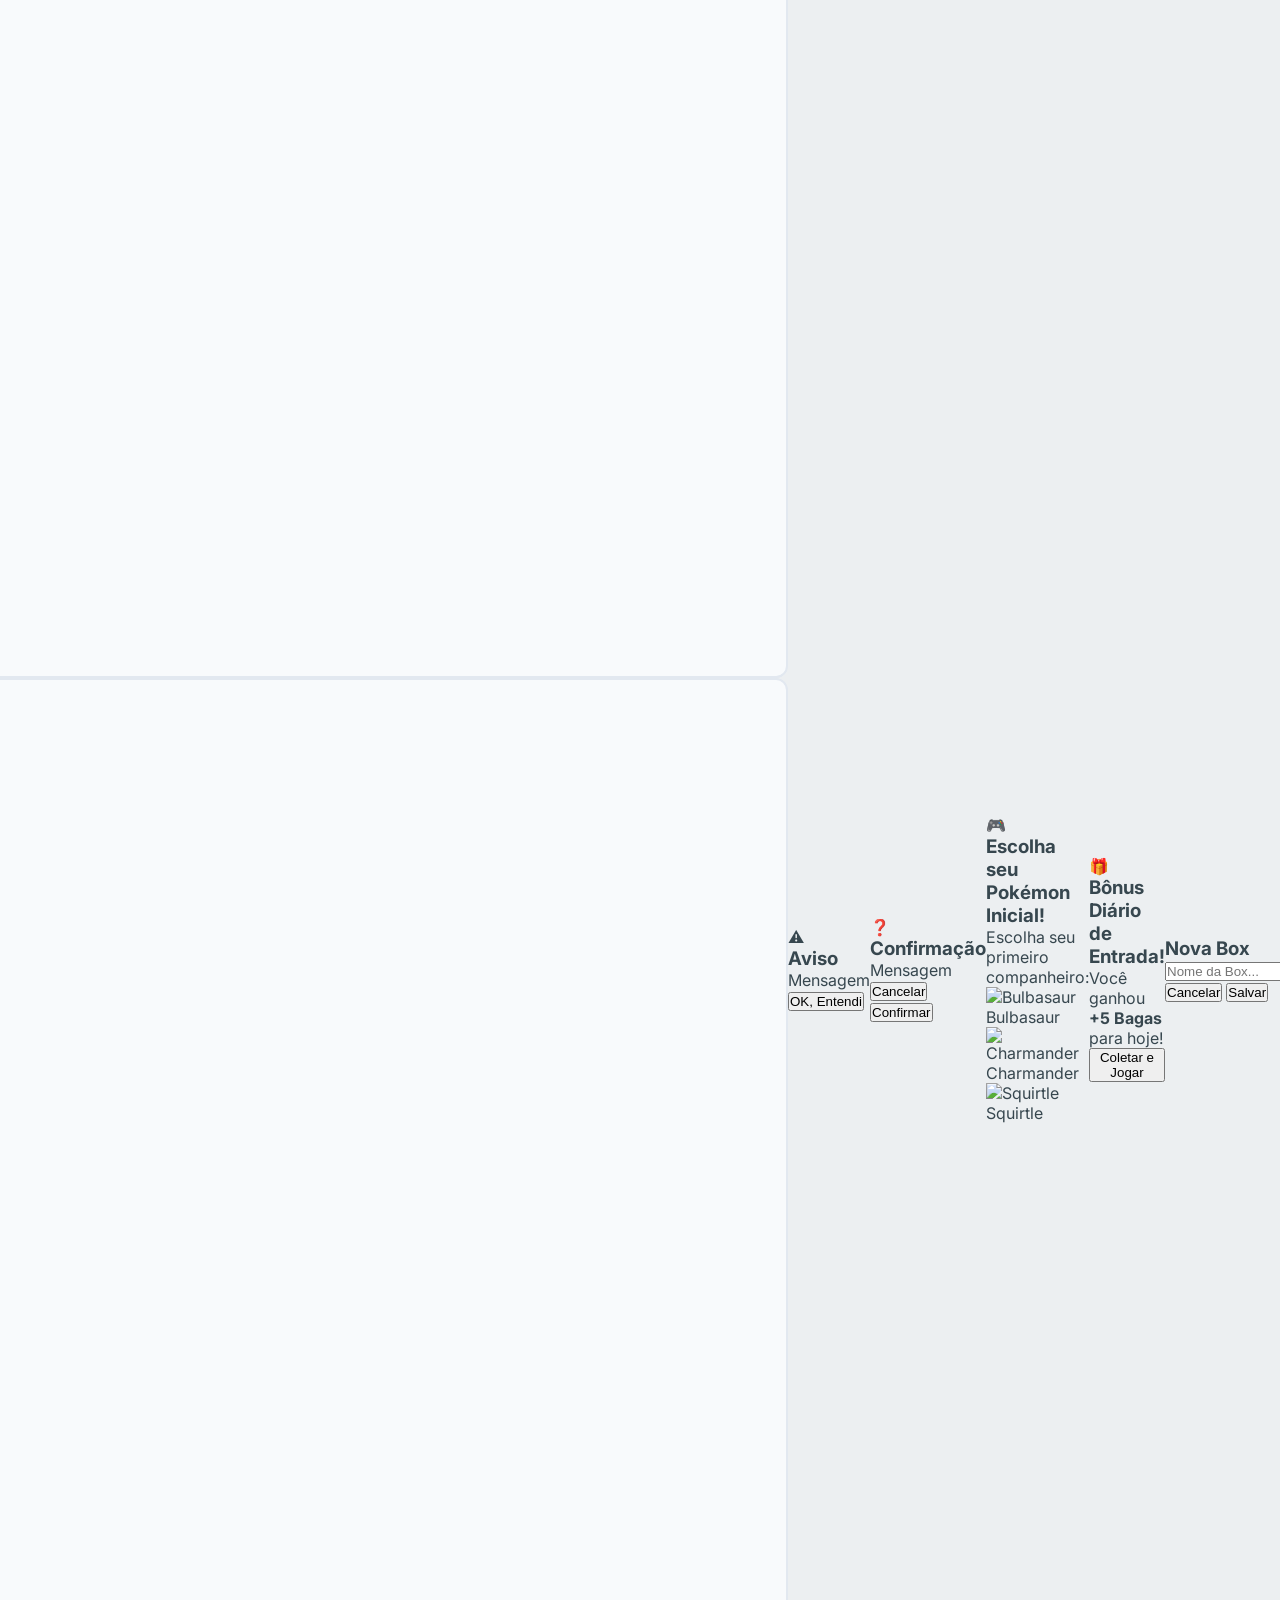
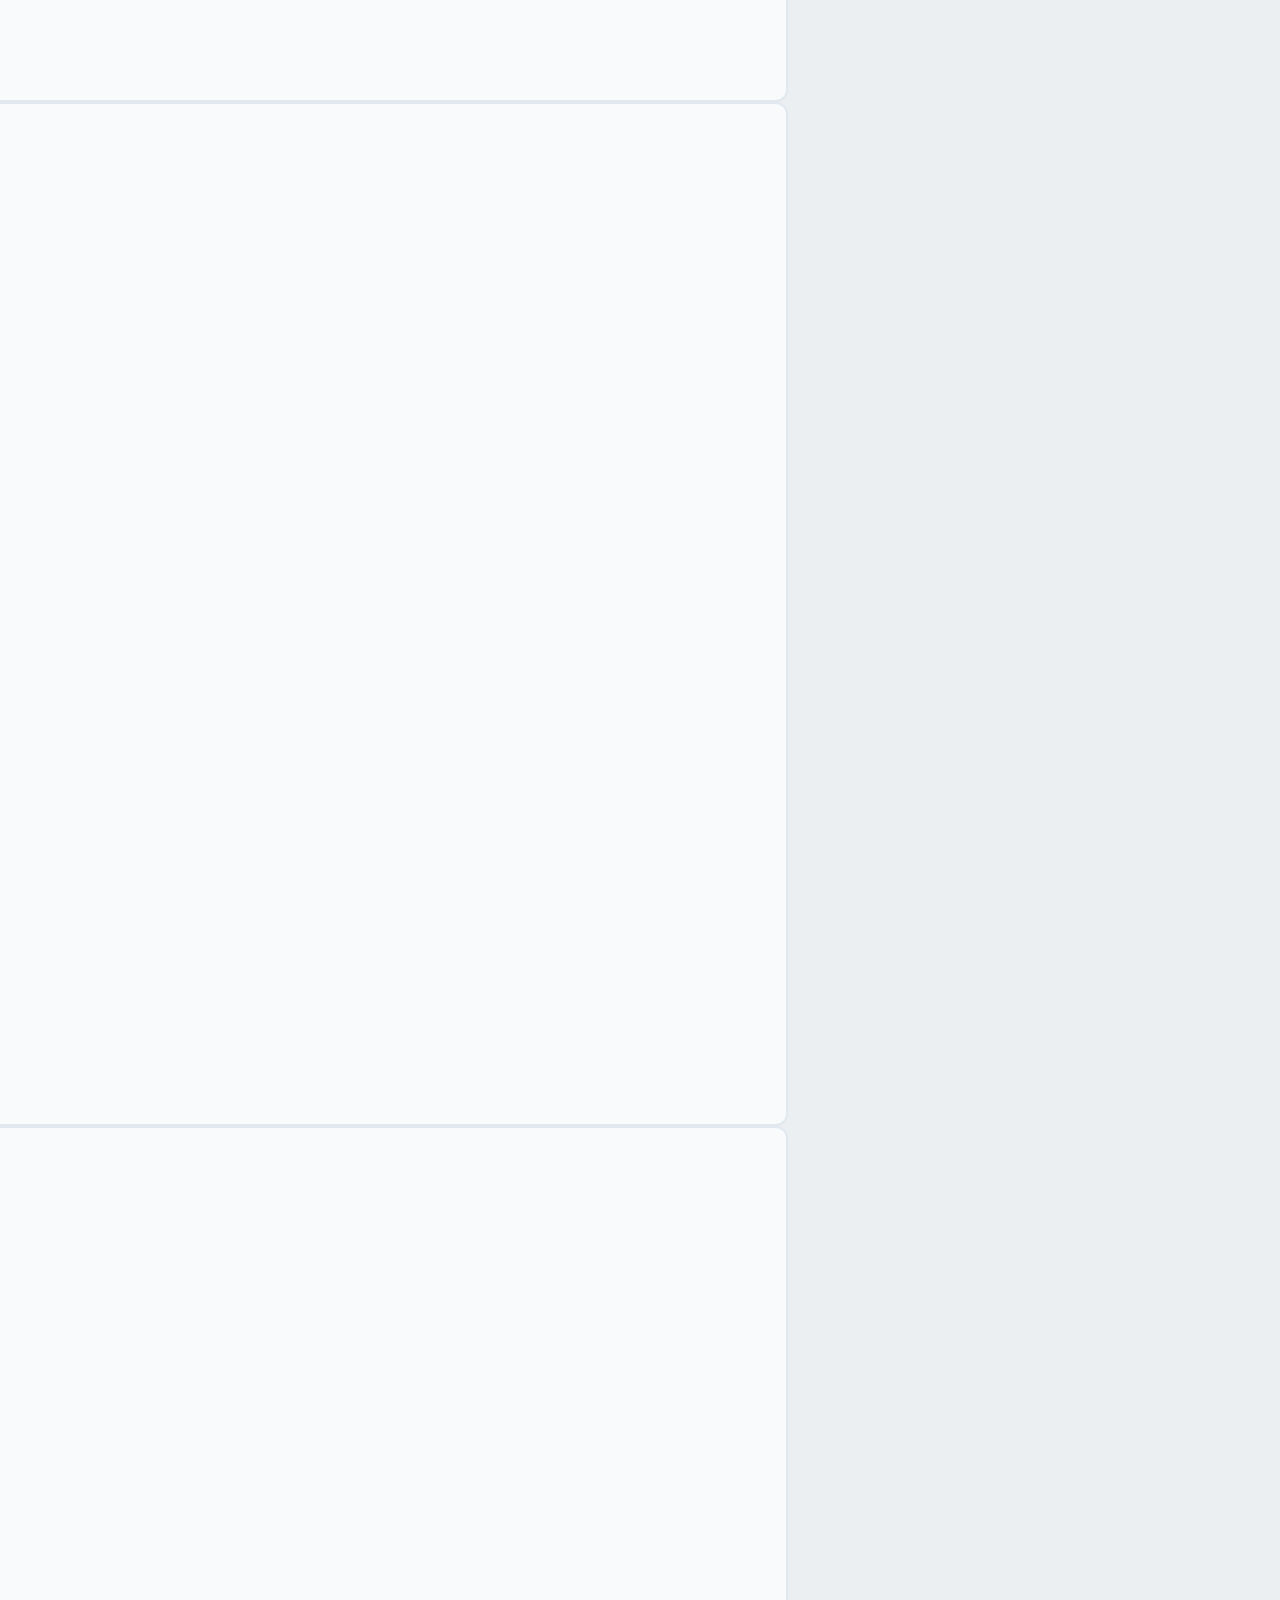
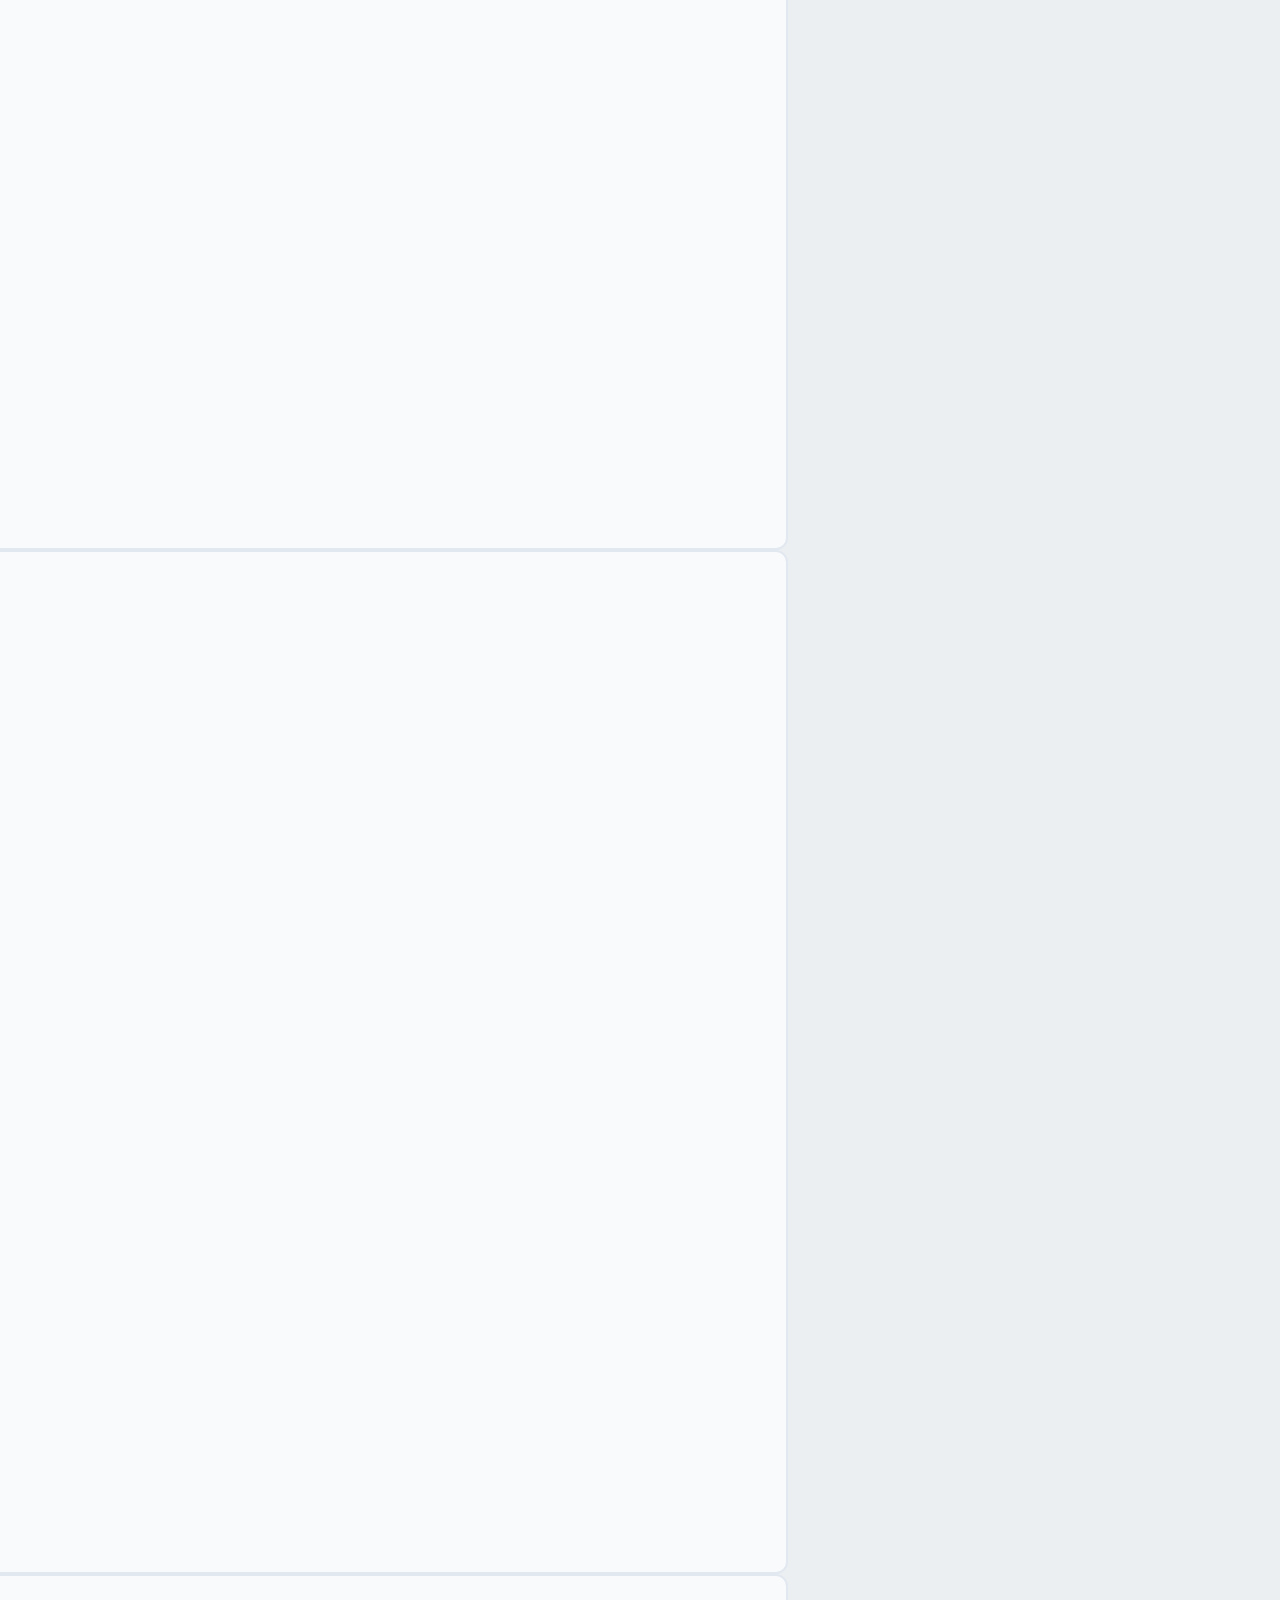
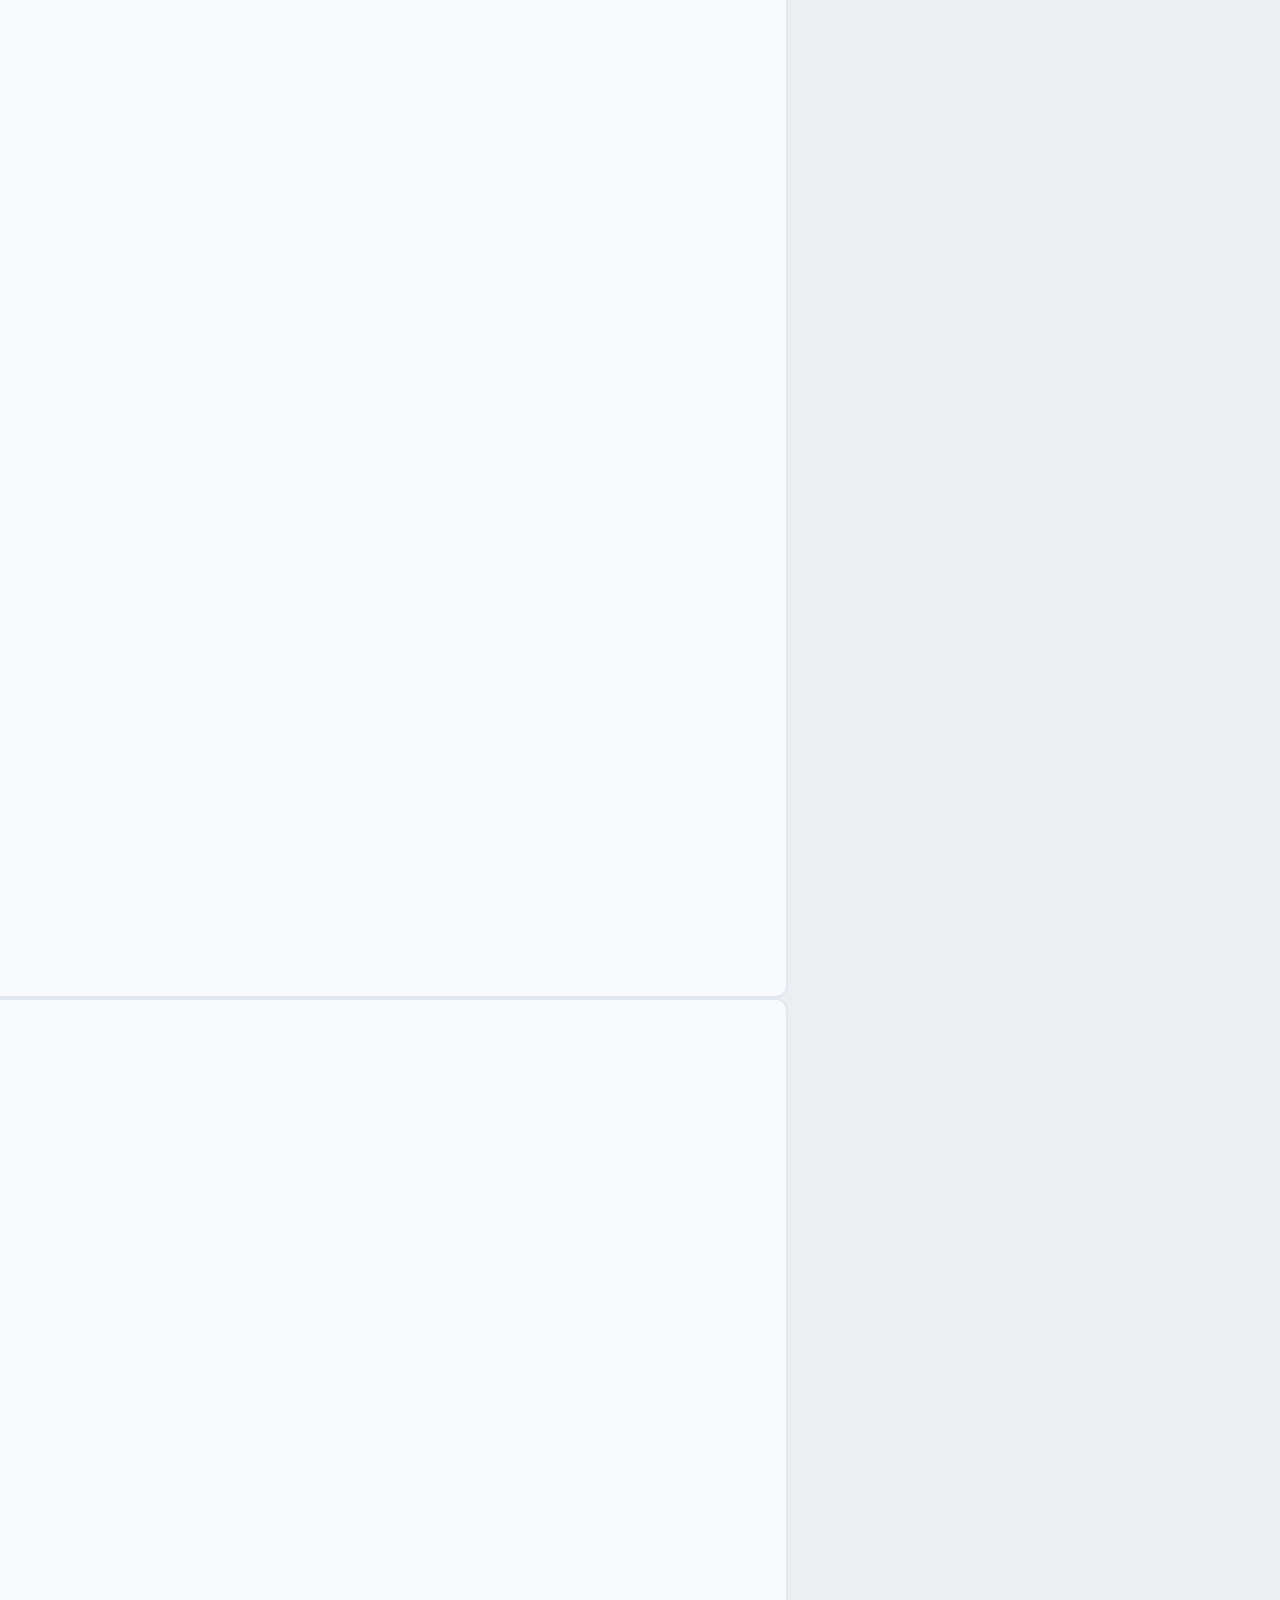
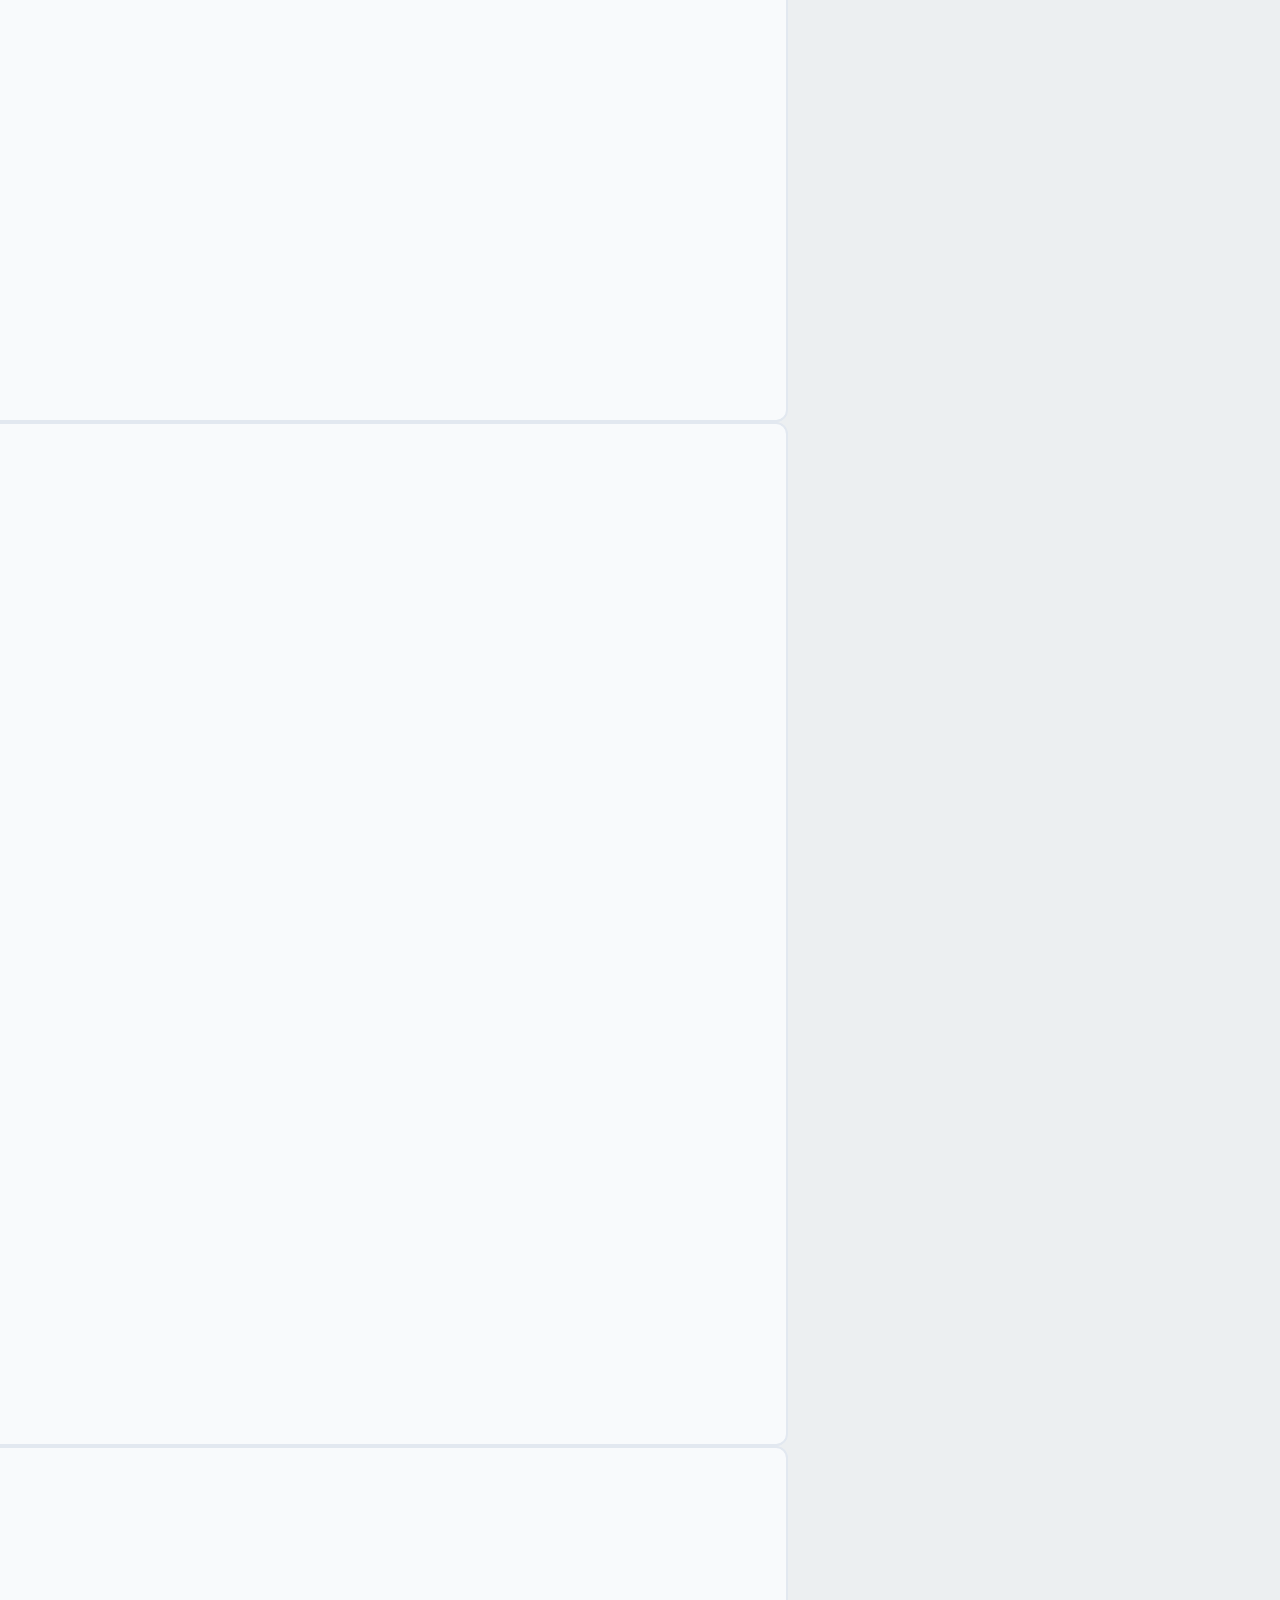
==== commit e14853b0: "fix: corrige bugs do java script na pokedex" ====
--- a/index.html
+++ b/index.html
@@ -5,7 +5,6 @@
     <meta name="viewport" content="width=device-width, initial-scale=1.0">
     <title>Pokédex</title>
     <link rel="icon" href="images/pokeball.png" type="image/png">
-
     <link rel="stylesheet" href="css/style.css">
     <script src="https://cdn.tailwindcss.com"></script>
     <script>
@@ -13,12 +12,9 @@
             theme: {
                 extend: {
                     colors: {
-                        pokeRed: '#E53935',
-                        pokeRedDark: '#C62828',
-                        pokeTeal: '#80CBC4',
-                        pokeTealDark: '#00897B',
-                        pokeGreen: '#4CAF50',
-                        pokeSlotDark: '#1E293B'
+                        pokeRed: '#E53935', pokeRedDark: '#C62828',
+                        pokeTeal: '#80CBC4', pokeTealDark: '#00897B',
+                        pokeGreen: '#4CAF50', pokeSlotDark: '#1E293B'
                     }
                 }
             }
@@ -27,7 +23,6 @@
     <style>
         @import url('https://fonts.googleapis.com/css2?family=Inter:wght@400;500;600;700;800&display=swap');
         body { font-family: 'Inter', sans-serif; }
-        
         @keyframes shake {
             0%, 100% { transform: translateX(0) rotate(0deg); }
             20% { transform: translateX(-6px) rotate(-6deg); }
@@ -36,7 +31,6 @@
             80% { transform: translateX(4px) rotate(3deg); }
         }
         .shake-anim { animation: shake 0.5s ease-in-out infinite; }
-
         @keyframes evolve {
             0% { transform: scale(1) rotate(0deg); filter: brightness(1); }
             50% { transform: scale(1.3) rotate(10deg); filter: brightness(2) drop-shadow(0 0 20px #FFD700); }
@@ -49,10 +43,9 @@
 
     <main class="w-full max-w-6xl grid grid-cols-1 lg:grid-cols-12 gap-6">
         
-        <!-- PAINEL ESQUERDO: Sorteio e Captura -->
+        <!-- PAINEL ESQUERDO: Sorteio -->
         <section class="lg:col-span-5 bg-white rounded-3xl border border-slate-200 p-6 flex flex-col justify-between shadow-sm">
             <div>
-                <!-- Cabeçalho -->
                 <div class="bg-pokeRed text-white px-4 py-3 rounded-2xl flex items-center justify-between shadow-sm">
                     <div class="flex items-center gap-2">
                         <h1 class="font-bold tracking-wider text-lg">POKÉDEX</h1>
@@ -65,31 +58,22 @@
                     </div>
                 </div>
 
-                <!-- Display de Sorteio -->
                 <div class="bg-teal-50/40 border border-teal-100 rounded-2xl my-5 p-6 flex flex-col items-center justify-center min-h-[380px] relative">
                     <span class="absolute top-4 text-xs font-bold uppercase tracking-widest text-slate-400">Capture seu Pokémon</span>
-
-                    <!-- Pokébola Animada -->
                     <div>
-                        <img id="pokeballGraphic" 
-                        src="images/pokeball.png" 
-                        alt="Pokébola" 
-                        class="w-48 h-48 mx-auto cursor-pointer transition-transform hover:scale-105 active:scale-95">
-                    </div>
-
-                    <!-- Card Resultado -->
+                        <img id="pokeballGraphic" src="images/pokeball.png" alt="Pokébola" class="w-48 h-48 mx-auto cursor-pointer transition-transform hover:scale-105 active:scale-95">
+                    </div>
                     <div id="pokemonCard" class="hidden flex flex-col items-center my-2">
                         <div class="w-32 h-32 flex items-center justify-center">
-                            <img id="pokemonImg" src="" alt="Pokémon Sorteado" class="w-full h-full object-contain">
+                            <img id="pokemonImg" src="" alt="Pokémon Sorteado" class="w-full h-full object-contain drop-shadow-md">
                         </div>
                         <span id="pokemonNumber" class="text-xs font-bold text-slate-400 mt-1">#000</span>
-                        <h3 id="pokemonName" class="text-lg font-extrabold capitalize text-slate-800">Nome</h3>
+                        <h3 id="pokemonName" class="text-lg font-extrabold capitalize text-slate-800 flex items-center gap-1">Nome</h3>
                         <div id="pokemonTypes" class="flex gap-1.5 mt-1.5"></div>
                     </div>
                 </div>
             </div>
 
-            <!-- Botão Sortear -->
             <div class="flex flex-col items-center">
                 <button id="btnSortear" onclick="sortearPokemon()" class="w-full max-w-xs bg-pokeRed hover:bg-pokeRedDark text-white font-bold py-3.5 px-6 rounded-full shadow-md tracking-wider flex items-center justify-center gap-2 transition-all active:scale-95">
                     <span id="btnSortearText">SORTEAR</span>
@@ -98,27 +82,25 @@
                         <path class="opacity-75" fill="currentColor" d="M4 12a8 8 0 018-8V0C5.373 0 0 5.373 0 12h4zm2 5.291A7.962 7.962 0 014 12H0c0 3.042 1.135 5.824 3 7.938l3-2.647z"></path>
                     </svg>
                 </button>
-                <p class="text-xs text-slate-400 mt-3 text-center">Sorteie Pokémon e alimente-os com bagas para fazê-los evoluir!</p>
+                <p class="text-xs text-slate-400 mt-3 text-center">Sorteie a forma base e evolua com Bagas!</p>
             </div>
         </section>
 
-        <!-- PAINEL DIREITO: Coleção, Time Ativo e Box (Com Gestão de Caixas) -->
+        <!-- PAINEL DIREITO: Coleção, Time e PC Boxes -->
         <section class="lg:col-span-7 bg-white rounded-3xl border border-slate-200 p-6 flex flex-col justify-between shadow-sm">
             <div>
-                <!-- Topo da Coleção -->
                 <div class="flex items-center justify-between pb-3 mb-4 border-b border-slate-100">
                     <h2 class="text-xs font-bold uppercase tracking-wider text-slate-500 flex items-center gap-2">
-                        <span class="w-2 h-2 rounded-full bg-pokeRed"></span>
-                        Coleção Pokémon
+                        <span class="w-2 h-2 rounded-full bg-pokeRed"></span> Coleção Pokémon
                     </h2>
-                    <span id="counter" class="text-xs font-semibold bg-slate-100 text-slate-600 px-3 py-1 rounded-full">0 / 15 Slots</span>
-                </div>
-
-                <!-- Painel de Seleção Rápida -->
+                    <span id="counter" class="text-xs font-semibold bg-slate-100 text-slate-600 px-3 py-1 rounded-full">0 Pokémon</span>
+                </div>
+
+                <!-- Painel de Seleção -->
                 <div id="selectedPanel" class="bg-slate-50 border border-slate-200 rounded-2xl p-4 mb-4 flex items-center justify-between flex-wrap gap-3">
                     <div class="flex items-center gap-3">
                         <div class="w-14 h-14 bg-white border border-slate-200 rounded-xl p-1 flex items-center justify-center">
-                            <img id="selectedImg" src="https://raw.githubusercontent.com/PokeAPI/sprites/master/sprites/items/poke-ball.png" alt="Selecionado" class="w-12 h-12 object-contain">
+                            <img id="selectedImg" src="https://raw.githubusercontent.com/PokeAPI/sprites/master/sprites/items/poke-ball.png" alt="Selecionado" class="w-12 h-12 object-contain drop-shadow-sm">
                         </div>
                         <div>
                             <div class="flex items-center gap-2">
@@ -128,166 +110,166 @@
                             <p id="selectedStatus" class="text-xs text-slate-400">Clique em um slot para interagir.</p>
                         </div>
                     </div>
-
                     <div id="actionButtons" class="hidden flex items-center gap-2">
                         <button onclick="alimentarPokemon()" id="btnFeed" class="bg-pokeGreen hover:bg-green-600 text-white font-bold text-xs px-3 py-2 rounded-xl flex items-center gap-1.5 shadow-sm transition-all">
                             <span id="btnFeedLabel">🍎 Alimentar</span>
                             <span id="feedCounter" class="bg-black/20 px-1.5 py-0.5 rounded-full text-[10px]">0/3</span>
                         </button>
-                        <button onclick="moverPokemon()" id="btnMove" class="bg-indigo-600 hover:bg-indigo-700 text-white font-bold text-xs px-3 py-2 rounded-xl shadow-sm transition-all">
-                            ⇄ Mover
-                        </button>
-                        <button onclick="abrirModalDetalhes()" id="btnDetails" class="bg-slate-700 hover:bg-slate-800 text-white font-bold text-xs px-3 py-2 rounded-xl shadow-sm transition-all">
-                            🔍 Detalhes
-                        </button>
-                        <button onclick="removerSelecionado()" class="bg-slate-200 hover:bg-rose-100 hover:text-rose-600 text-slate-600 font-bold text-xs p-2 rounded-xl transition-all" title="Soltar Pokémon">
-                            ✕
-                        </button>
-                    </div>
-                </div>
-
-                <!-- Time Ativo (5 Slots) -->
+                        <button onclick="moverPokemon()" id="btnMove" class="bg-indigo-600 hover:bg-indigo-700 text-white font-bold text-xs px-3 py-2 rounded-xl shadow-sm transition-all">⇄ Mover</button>
+                        <button onclick="abrirModalDetalhes()" class="bg-slate-700 hover:bg-slate-800 text-white font-bold text-xs px-3 py-2 rounded-xl shadow-sm transition-all">🔍 Detalhes</button>
+                        <button onclick="removerSelecionado()" class="bg-slate-200 hover:bg-rose-100 hover:text-rose-600 text-slate-600 font-bold text-xs p-2 rounded-xl transition-all" title="Soltar">✕</button>
+                    </div>
+                </div>
+
+                <!-- Time Ativo -->
                 <div class="mb-4">
                     <div class="flex justify-between text-[11px] font-bold text-slate-500 uppercase tracking-wider mb-2">
-                        <span>⚔️ Time Ativo (Destaques)</span>
-                        <span>Máx. 5</span>
+                        <span>⚔️ Time Ativo (Destaques)</span><span>Máx. 5</span>
                     </div>
                     <div id="featuredGrid" class="grid grid-cols-5 gap-2.5"></div>
                 </div>
 
-                <!-- Box de Reserva com as opçoes de Criar/Apagar Box (CRUD) -->
+                <!-- PC Boxes (CRUD) -->
                 <div>
                     <div class="flex justify-between items-center text-[11px] font-bold text-slate-500 uppercase tracking-wider mb-2 bg-slate-100 p-2 rounded-xl">
                         <div class="flex items-center gap-2">
                             <span>📦 PC:</span>
-                            <select id="boxSelect" onchange="mudarBox()" class="bg-white border border-slate-200 text-slate-700 text-xs rounded px-2 py-0.5 focus:outline-none cursor-pointer">
-                                <option value="0">Box 1</option>
-                            </select>
+                            <select id="boxSelect" onchange="mudarBox()" class="bg-white border border-slate-200 text-slate-700 text-xs rounded px-2 py-0.5 focus:outline-none cursor-pointer"></select>
                         </div>
                         <div class="flex gap-1">
-                            <button onclick="criarBox()" class="bg-emerald-500 hover:bg-emerald-600 text-white text-[10px] px-2 py-1 rounded transition-colors">+ Nova</button>
-                            <button onclick="renomearBox()" class="bg-slate-600 hover:bg-slate-700 text-white text-[10px] px-2 py-1 rounded transition-colors">Editar</button>
-                            <button onclick="apagarBox()" class="bg-rose-500 hover:bg-rose-600 text-white text-[10px] px-2 py-1 rounded transition-colors">Apagar</button>
+                            <button onclick="abrirModalCriarBox()" class="bg-emerald-500 hover:bg-emerald-600 text-white text-[10px] px-2 py-1 rounded transition-colors" title="Nova Box">+ Nova</button>
+                            <button onclick="abrirModalRenomearBox()" class="bg-slate-600 hover:bg-slate-700 text-white text-[10px] px-2 py-1 rounded transition-colors" title="Editar Nome Box">Editar</button>
+                            <button onclick="apagarBox()" class="bg-rose-500 hover:bg-rose-600 text-white text-[10px] px-2 py-1 rounded transition-colors" title="Apagar Box">Apagar</button>
                         </div>
                     </div>
                     <div id="standardGrid" class="grid grid-cols-5 gap-2.5"></div>
                 </div>
             </div>
 
-            <!-- Rodapé Direito -->
             <div class="flex items-center justify-between pt-4 mt-4 border-t border-slate-100 text-xs text-slate-400">
                 <span>Alimente com 3 bagas para evoluir seu Pokémon!</span>
                 <button onclick="limparColecao()" class="hover:text-pokeRed transition-colors">Resetar Pokédex</button>
             </div>
         </section>
-
     </main>
 
-    <!-- MODAL 1: Escolha de Inicial -->
-    <div id="starterModal" class="hidden fixed inset-0 bg-black/60 z-50 flex items-center justify-center p-4">
+    <!-- ======== MODAIS DO JOGO ======== -->
+
+    <!-- Modal: Alerta Personalizado -->
+    <div id="customAlertModal" class="hidden fixed inset-0 bg-black/60 z-[70] flex items-center justify-center p-4 backdrop-blur-sm">
+        <div class="bg-white rounded-3xl max-w-sm w-full p-6 text-center shadow-2xl transform scale-105 transition-transform border-2 border-pokeRed">
+            <div class="text-4xl mb-3">⚠️</div>
+            <h3 id="alertTitle" class="text-lg font-bold text-slate-800 mb-2">Aviso</h3>
+            <p id="alertMessage" class="text-sm text-slate-600 mb-6">Mensagem</p>
+            <button onclick="fecharAlerta()" class="w-full bg-pokeRed hover:bg-pokeRedDark text-white font-bold py-3 rounded-xl text-sm uppercase tracking-wider transition-colors shadow-md">OK, Entendi</button>
+        </div>
+    </div>
+
+    <!-- Modal: Confirmação Personalizada -->
+    <div id="customConfirmModal" class="hidden fixed inset-0 bg-black/60 z-[70] flex items-center justify-center p-4 backdrop-blur-sm">
+        <div class="bg-white rounded-3xl max-w-sm w-full p-6 text-center shadow-2xl transform scale-105 transition-transform border-2 border-pokeTeal">
+            <div class="text-4xl mb-3">❓</div>
+            <h3 id="confirmTitle" class="text-lg font-bold text-slate-800 mb-2">Confirmação</h3>
+            <p id="confirmMessage" class="text-sm text-slate-600 mb-6">Mensagem</p>
+            <div class="flex gap-3">
+                <button onclick="fecharConfirmacao()" class="w-1/2 bg-slate-100 hover:bg-slate-200 text-slate-600 font-bold py-3 rounded-xl text-xs uppercase tracking-wider transition-colors">Cancelar</button>
+                <button onclick="confirmarAcao()" class="w-1/2 bg-pokeTeal hover:bg-pokeTealDark text-white font-bold py-3 rounded-xl text-xs uppercase tracking-wider transition-colors shadow-md">Confirmar</button>
+            </div>
+        </div>
+    </div>
+
+    <!-- Starter Modal -->
+    <div id="starterModal" class="hidden fixed inset-0 bg-black/60 z-50 flex items-center justify-center p-4 backdrop-blur-sm">
         <div class="bg-white rounded-3xl max-w-md w-full p-6 text-center shadow-xl">
             <div class="text-3xl mb-2">🎮</div>
             <h3 class="text-lg font-bold text-slate-800 mb-1">Escolha seu Pokémon Inicial!</h3>
-            <p class="text-xs text-slate-500 mb-6">Bem-vindo à Pokédex! Escolha seu primeiro companheiro de jornada:</p>
+            <p class="text-xs text-slate-500 mb-6">Escolha seu primeiro companheiro:</p>
             <div class="grid grid-cols-3 gap-3">
                 <div onclick="escolherInicial(1)" class="border-2 border-slate-200 hover:border-indigo-600 rounded-2xl p-3 cursor-pointer flex flex-col items-center transition-all">
                     <img src="https://raw.githubusercontent.com/PokeAPI/sprites/master/sprites/pokemon/other/official-artwork/1.png" alt="Bulbasaur" class="w-16 h-16 object-contain">
                     <span class="text-xs font-bold text-slate-700 mt-2">Bulbasaur</span>
-                    <span class="text-[9px] font-bold bg-emerald-100 text-emerald-700 px-2 py-0.5 rounded-full mt-1">Planta</span>
                 </div>
                 <div onclick="escolherInicial(4)" class="border-2 border-slate-200 hover:border-indigo-600 rounded-2xl p-3 cursor-pointer flex flex-col items-center transition-all">
                     <img src="https://raw.githubusercontent.com/PokeAPI/sprites/master/sprites/pokemon/other/official-artwork/4.png" alt="Charmander" class="w-16 h-16 object-contain">
                     <span class="text-xs font-bold text-slate-700 mt-2">Charmander</span>
-                    <span class="text-[9px] font-bold bg-orange-100 text-orange-700 px-2 py-0.5 rounded-full mt-1">Fogo</span>
                 </div>
                 <div onclick="escolherInicial(7)" class="border-2 border-slate-200 hover:border-indigo-600 rounded-2xl p-3 cursor-pointer flex flex-col items-center transition-all">
                     <img src="https://raw.githubusercontent.com/PokeAPI/sprites/master/sprites/pokemon/other/official-artwork/7.png" alt="Squirtle" class="w-16 h-16 object-contain">
                     <span class="text-xs font-bold text-slate-700 mt-2">Squirtle</span>
-                    <span class="text-[9px] font-bold bg-sky-100 text-sky-700 px-2 py-0.5 rounded-full mt-1">Água</span>
-                </div>
-            </div>
-        </div>
-    </div>
-
-    <!-- MODAL 2: Bônus Diário -->
-    <div id="welcomeModal" class="hidden fixed inset-0 bg-black/60 z-50 flex items-center justify-center p-4">
+                </div>
+            </div>
+        </div>
+    </div>
+
+    <!-- Bonus Bagas Modal -->
+    <div id="welcomeModal" class="hidden fixed inset-0 bg-black/60 z-50 flex items-center justify-center p-4 backdrop-blur-sm">
         <div class="bg-white rounded-3xl max-w-sm w-full p-6 text-center shadow-xl">
             <div class="text-3xl mb-2">🎁</div>
             <h3 class="text-lg font-bold text-slate-800 mb-1">Bônus Diário de Entrada!</h3>
-            <p class="text-xs text-slate-500 mb-6">Você ganhou <strong>+5 Bagas</strong> para alimentar e evoluir seus Pokémon hoje!</p>
-            <button onclick="fecharModalBonus()" class="w-full bg-pokeRed hover:bg-pokeRedDark text-white font-bold py-3 rounded-full text-sm">
-                Coletar e Jogar
-            </button>
-        </div>
-    </div>
-
-    <!-- MODAL 3: Detalhes do Pokémon -->
-    <div id="detailsModal" class="hidden fixed inset-0 bg-black/60 z-50 flex items-center justify-center p-4">
+            <p class="text-xs text-slate-500 mb-6">Você ganhou <strong>+5 Bagas</strong> para hoje!</p>
+            <button onclick="fecharModalBonus()" class="w-full bg-pokeRed hover:bg-pokeRedDark text-white font-bold py-3 rounded-full text-sm">Coletar e Jogar</button>
+        </div>
+    </div>
+
+    <!-- Modal de Criar/Editar Box -->
+    <div id="boxInputModal" class="hidden fixed inset-0 bg-black/60 z-50 flex items-center justify-center p-4 backdrop-blur-sm">
+        <div class="bg-white rounded-3xl max-w-sm w-full p-6 text-center shadow-xl relative">
+            <h3 id="boxModalTitle" class="text-lg font-bold text-slate-800 mb-4">Nova Box</h3>
+            <input type="text" id="boxModalInput" class="w-full border-2 border-slate-200 rounded-xl px-4 py-2.5 mb-5 text-sm focus:outline-none focus:border-pokeTeal focus:ring-1 focus:ring-pokeTeal text-slate-700 font-semibold" placeholder="Nome da Box..." maxlength="15">
+            <div class="flex gap-3">
+                <button onclick="fecharBoxModal()" class="w-1/2 bg-slate-100 hover:bg-slate-200 text-slate-600 font-bold py-2.5 rounded-xl text-xs uppercase tracking-wider transition-colors">Cancelar</button>
+                <button onclick="confirmarBoxModal()" class="w-1/2 bg-pokeTeal hover:bg-pokeTealDark text-white font-bold py-2.5 rounded-xl text-xs uppercase tracking-wider transition-colors shadow-md">Salvar</button>
+            </div>
+        </div>
+    </div>
+
+    <!-- Modal: Celebração Especial Shiny/Lendário -->
+    <div id="celebrationModal" class="hidden fixed inset-0 bg-black/80 z-[60] flex items-center justify-center p-4 backdrop-blur-sm">
+        <div id="celebrationCard" class="bg-gradient-to-br from-amber-200 to-amber-500 rounded-3xl max-w-sm w-full p-6 text-center shadow-2xl transform scale-105 transition-transform border-4 border-white relative overflow-hidden">
+            <div class="absolute inset-0 bg-white opacity-20 animate-pulse pointer-events-none"></div>
+            
+            <div id="celebrationIcon" class="text-5xl mb-2 animate-bounce relative z-10">✨</div>
+            <h3 id="celebrationTitle" class="text-xl font-black text-slate-900 mb-2 uppercase tracking-widest relative z-10">Pokémon Shiny!</h3>
+            
+            <div class="w-32 h-32 mx-auto bg-white/40 rounded-full flex items-center justify-center mb-4 shadow-inner relative z-10 backdrop-blur-md border border-white/50">
+                <img id="celebrationImg" src="" alt="Pokemon Raro" class="w-28 h-28 object-contain drop-shadow-2xl">
+            </div>
+            
+            <p id="celebrationDesc" class="text-sm text-slate-900 font-bold mb-6 relative z-10">Você capturou um Pokémon super raro!</p>
+            <button onclick="fecharCelebracao()" class="w-full bg-slate-900 hover:bg-black text-white font-bold py-3 rounded-full text-sm uppercase tracking-wider transition-colors relative z-10 shadow-lg">Incrível!</button>
+        </div>
+    </div>
+
+    <!-- Details Modal -->
+    <div id="detailsModal" class="hidden fixed inset-0 bg-black/60 z-50 flex items-center justify-center p-4 backdrop-blur-sm">
         <div class="bg-white rounded-3xl max-w-2xl w-full p-6 relative text-left shadow-2xl max-h-[90vh] overflow-y-auto">
             <button onclick="fecharModalDetalhes()" class="absolute top-4 left-4 bg-slate-100 hover:bg-slate-200 w-9 h-9 rounded-full flex items-center justify-center font-bold text-slate-600">←</button>
-            <div class="text-right text-[11px] font-bold text-slate-400 uppercase tracking-wider">PokéDex</div>
-            <h2 id="modalTitle" class="text-2xl font-black uppercase text-slate-800 text-center">---</h2>
+            <h2 id="modalTitle" class="text-2xl font-black uppercase text-slate-800 text-center mt-4 flex items-center justify-center gap-2">---</h2>
             <div id="modalCategory" class="text-center text-xs text-slate-400 mb-6">--- Pokémon</div>
-
             <div class="grid grid-cols-1 md:grid-cols-3 gap-6">
                 <div class="space-y-3">
-                    <div class="flex justify-between text-xs border-b border-slate-100 pb-1">
-                        <span class="text-slate-400 font-semibold">ID</span>
-                        <strong id="modalId" class="text-slate-700">#000</strong>
-                    </div>
-                    <div class="flex justify-between text-xs border-b border-slate-100 pb-1">
-                        <span class="text-slate-400 font-semibold">Altura</span>
-                        <span id="modalHeight" class="text-slate-700">0.0 m</span>
-                    </div>
-                    <div class="flex justify-between text-xs border-b border-slate-100 pb-1">
-                        <span class="text-slate-400 font-semibold">Peso</span>
-                        <span id="modalWeight" class="text-slate-700">0.0 kg</span>
-                    </div>
-                    <div>
-                        <span class="text-[11px] font-bold text-slate-400 block mb-1">Habilidades</span>
-                        <div id="modalAbilities" class="flex flex-wrap gap-1"></div>
-                    </div>
-                    <div>
-                        <span class="text-[11px] font-bold text-slate-400 block mb-1">Tipos</span>
-                        <div id="modalTypes" class="flex flex-wrap gap-1"></div>
-                    </div>
-                </div>
-
+                    <div class="flex justify-between text-xs border-b border-slate-100 pb-1"><span class="text-slate-400 font-semibold">ID</span><strong id="modalId" class="text-slate-700">#000</strong></div>
+                    <div class="flex justify-between text-xs border-b border-slate-100 pb-1"><span class="text-slate-400 font-semibold">Altura</span><span id="modalHeight" class="text-slate-700">0.0 m</span></div>
+                    <div class="flex justify-between text-xs border-b border-slate-100 pb-1"><span class="text-slate-400 font-semibold">Peso</span><span id="modalWeight" class="text-slate-700">0.0 kg</span></div>
+                    <div><span class="text-[11px] font-bold text-slate-400 block mb-1">Tipos</span><div id="modalTypes" class="flex flex-wrap gap-1"></div></div>
+                </div>
                 <div class="flex items-center justify-center">
-                    <div class="w-44 h-44 flex items-center justify-center bg-slate-50 rounded-2xl border border-slate-100 p-2">
-                        <img id="modalImg" src="" alt="Pokémon" class="w-full h-full object-contain">
-                    </div>
-                </div>
-
+                    <div class="w-44 h-44 flex items-center justify-center bg-slate-50 rounded-2xl border border-slate-100 p-2 relative">
+                        <!-- Background glow dependendo da raridade será feito no JS -->
+                        <div id="modalImgBgGlow" class="absolute inset-0 rounded-2xl opacity-20 hidden"></div>
+                        <img id="modalImg" src="" alt="Pokémon" class="w-full h-full object-contain relative z-10 drop-shadow-md">
+                    </div>
+                </div>
                 <div class="space-y-2">
-                    <span class="text-[10px] font-bold bg-slate-100 text-slate-600 px-2.5 py-1 rounded-full inline-block mb-1">Atributos de Combate</span>
-                    <div>
-                        <div class="flex justify-between text-[11px] font-bold text-slate-500 mb-0.5"><span>HP</span><span id="statHpVal">0</span></div>
-                        <div class="w-full bg-slate-100 h-2 rounded-full overflow-hidden"><div id="statHpBar" class="bg-emerald-500 h-full rounded-full transition-all duration-500" style="width: 0%"></div></div>
-                    </div>
-                    <div>
-                        <div class="flex justify-between text-[11px] font-bold text-slate-500 mb-0.5"><span>Ataque</span><span id="statAtkVal">0</span></div>
-                        <div class="w-full bg-slate-100 h-2 rounded-full overflow-hidden"><div id="statAtkBar" class="bg-rose-500 h-full rounded-full transition-all duration-500" style="width: 0%"></div></div>
-                    </div>
-                    <div>
-                        <div class="flex justify-between text-[11px] font-bold text-slate-500 mb-0.5"><span>Defesa</span><span id="statDefVal">0</span></div>
-                        <div class="w-full bg-slate-100 h-2 rounded-full overflow-hidden"><div id="statDefBar" class="bg-amber-500 h-full rounded-full transition-all duration-500" style="width: 0%"></div></div>
-                    </div>
-                    <div>
-                        <div class="flex justify-between text-[11px] font-bold text-slate-500 mb-0.5"><span>Sp. Ataque</span><span id="statSpAtkVal">0</span></div>
-                        <div class="w-full bg-slate-100 h-2 rounded-full overflow-hidden"><div id="statSpAtkBar" class="bg-indigo-500 h-full rounded-full transition-all duration-500" style="width: 0%"></div></div>
-                    </div>
-                    <div>
-                        <div class="flex justify-between text-[11px] font-bold text-slate-500 mb-0.5"><span>Sp. Defesa</span><span id="statSpDefVal">0</span></div>
-                        <div class="w-full bg-slate-100 h-2 rounded-full overflow-hidden"><div id="statSpDefBar" class="bg-teal-500 h-full rounded-full transition-all duration-500" style="width: 0%"></div></div>
-                    </div>
-                    <div>
-                        <div class="flex justify-between text-[11px] font-bold text-slate-500 mb-0.5"><span>Velocidade</span><span id="statSpdVal">0</span></div>
-                        <div class="w-full bg-slate-100 h-2 rounded-full overflow-hidden"><div id="statSpdBar" class="bg-sky-500 h-full rounded-full transition-all duration-500" style="width: 0%"></div></div>
-                    </div>
-                </div>
-            </div>
-
+                    <span class="text-[10px] font-bold bg-slate-100 text-slate-600 px-2.5 py-1 rounded-full inline-block mb-1">Atributos</span>
+                    <div><div class="flex justify-between text-[11px] font-bold text-slate-500 mb-0.5"><span>HP</span><span id="statHpVal">0</span></div><div class="w-full bg-slate-100 h-2 rounded-full overflow-hidden"><div id="statHpBar" class="bg-emerald-500 h-full rounded-full transition-all duration-500" style="width: 0%"></div></div></div>
+                    <div><div class="flex justify-between text-[11px] font-bold text-slate-500 mb-0.5"><span>Ataque</span><span id="statAtkVal">0</span></div><div class="w-full bg-slate-100 h-2 rounded-full overflow-hidden"><div id="statAtkBar" class="bg-rose-500 h-full rounded-full transition-all duration-500" style="width: 0%"></div></div></div>
+                    <div><div class="flex justify-between text-[11px] font-bold text-slate-500 mb-0.5"><span>Defesa</span><span id="statDefVal">0</span></div><div class="w-full bg-slate-100 h-2 rounded-full overflow-hidden"><div id="statDefBar" class="bg-amber-500 h-full rounded-full transition-all duration-500" style="width: 0%"></div></div></div>
+                    <div><div class="flex justify-between text-[11px] font-bold text-slate-500 mb-0.5"><span>Sp. Atk</span><span id="statSpAtkVal">0</span></div><div class="w-full bg-slate-100 h-2 rounded-full overflow-hidden"><div id="statSpAtkBar" class="bg-indigo-500 h-full rounded-full transition-all duration-500" style="width: 0%"></div></div></div>
+                    <div><div class="flex justify-between text-[11px] font-bold text-slate-500 mb-0.5"><span>Sp. Def</span><span id="statSpDefVal">0</span></div><div class="w-full bg-slate-100 h-2 rounded-full overflow-hidden"><div id="statSpDefBar" class="bg-indigo-500 h-full rounded-full transition-all duration-500" style="width: 0%"></div></div></div>
+                    <div><div class="flex justify-between text-[11px] font-bold text-slate-500 mb-0.5"><span>Velocidade</span><span id="statSpdVal">0</span></div><div class="w-full bg-slate-100 h-2 rounded-full overflow-hidden"><div id="statSpdBar" class="bg-pink-500 h-full rounded-full transition-all duration-500" style="width: 0%"></div></div></div>
+                </div>
+            </div>
             <div class="mt-6 pt-4 border-t border-slate-100 text-center">
                 <span class="bg-slate-800 text-white font-bold text-[10px] px-3 py-1 rounded uppercase tracking-wider">Cadeia Evolutiva</span>
                 <div id="modalEvoChain" class="mt-3 flex items-center justify-center gap-2"></div>
@@ -295,7 +277,7 @@
         </div>
     </div>
 
+    <!-- AQUI ESTÁ O NOME EXATO DO SEU SCRIPT! -->
     <script src="js/script.js"></script>
-
 </body>
 </html>
